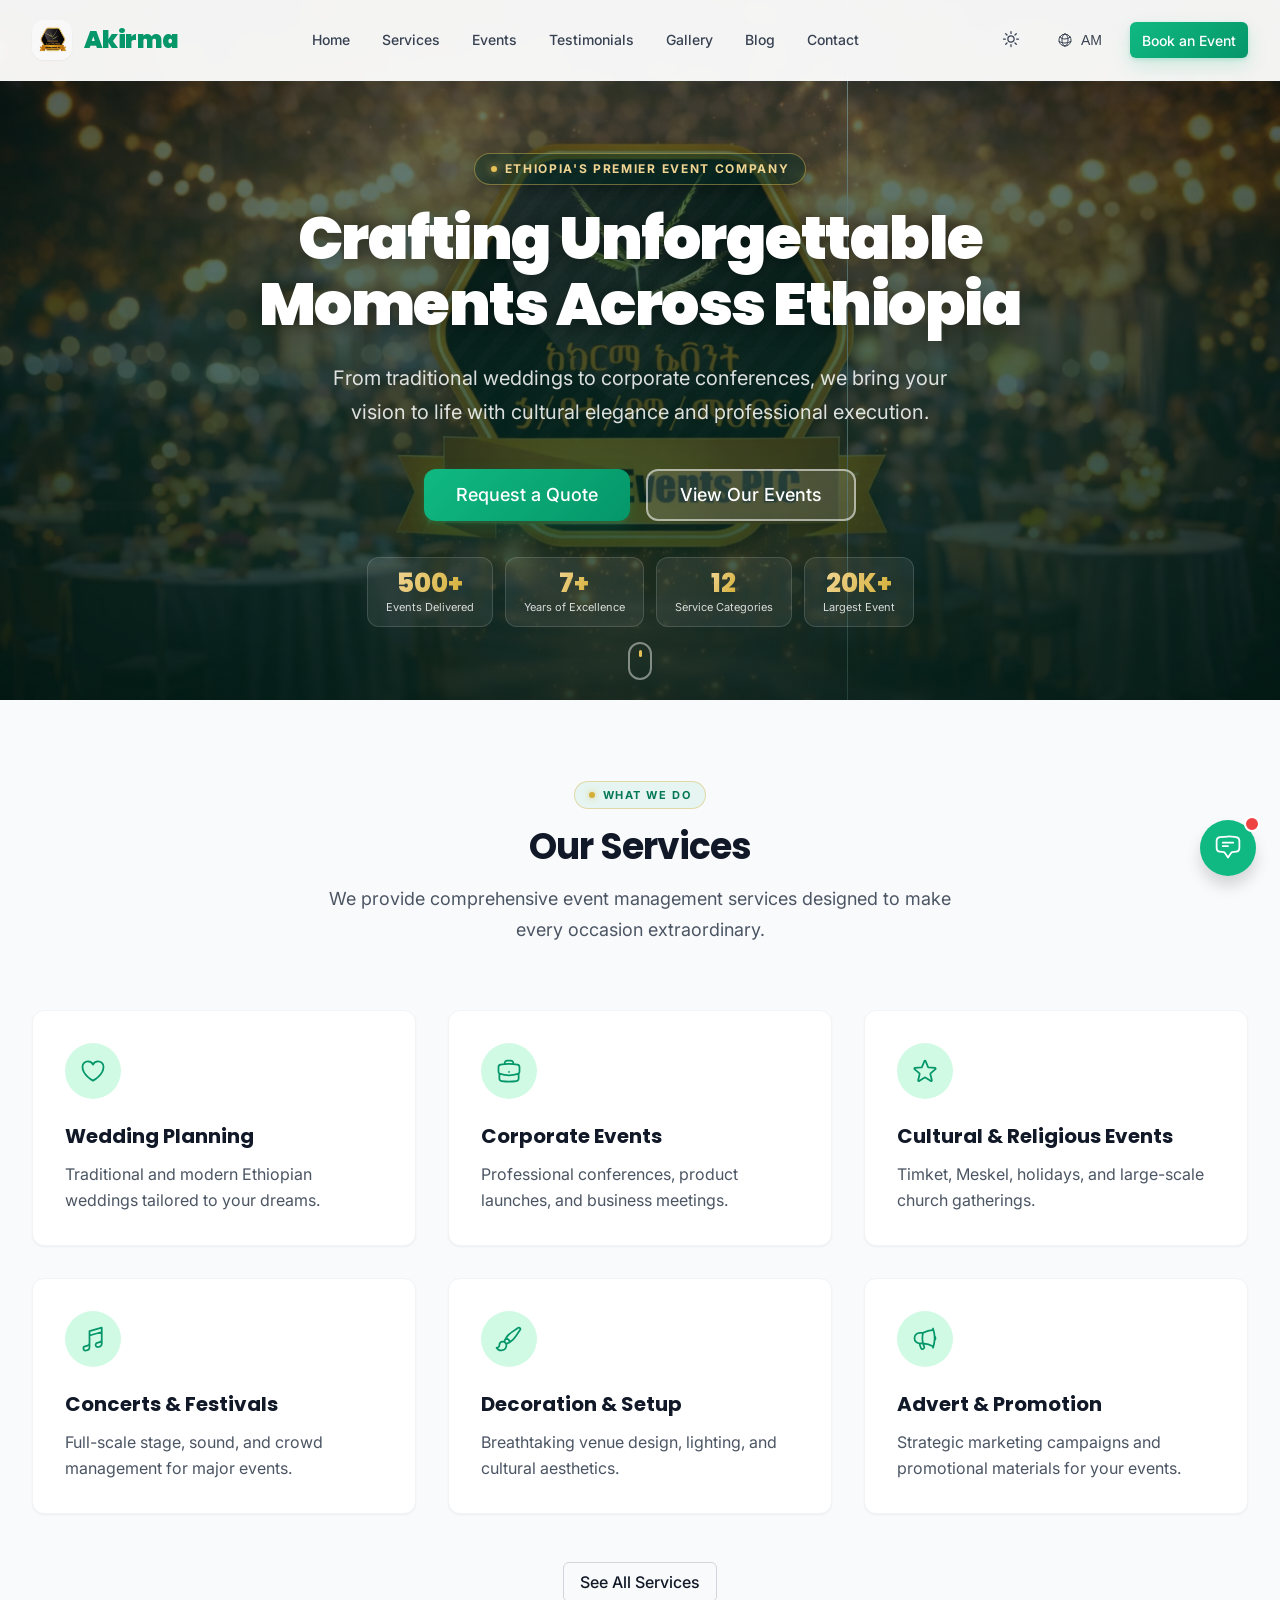
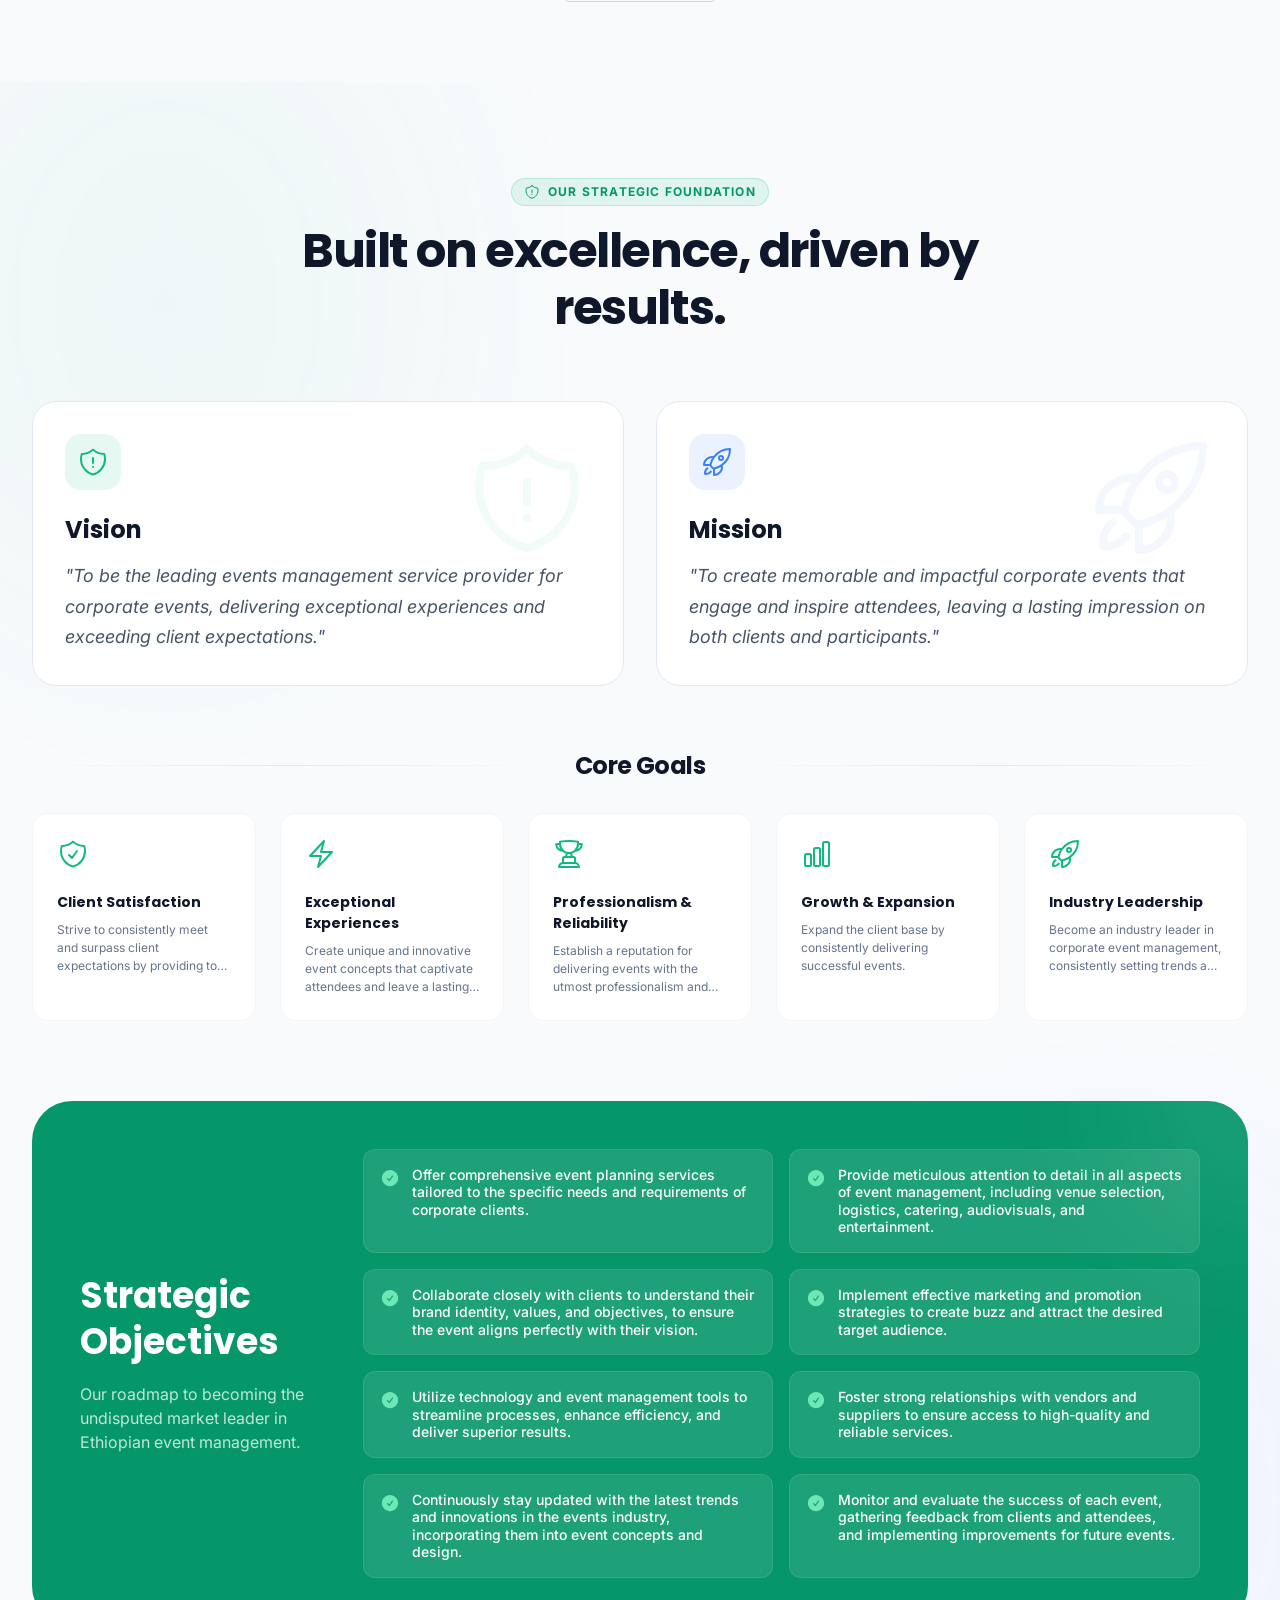
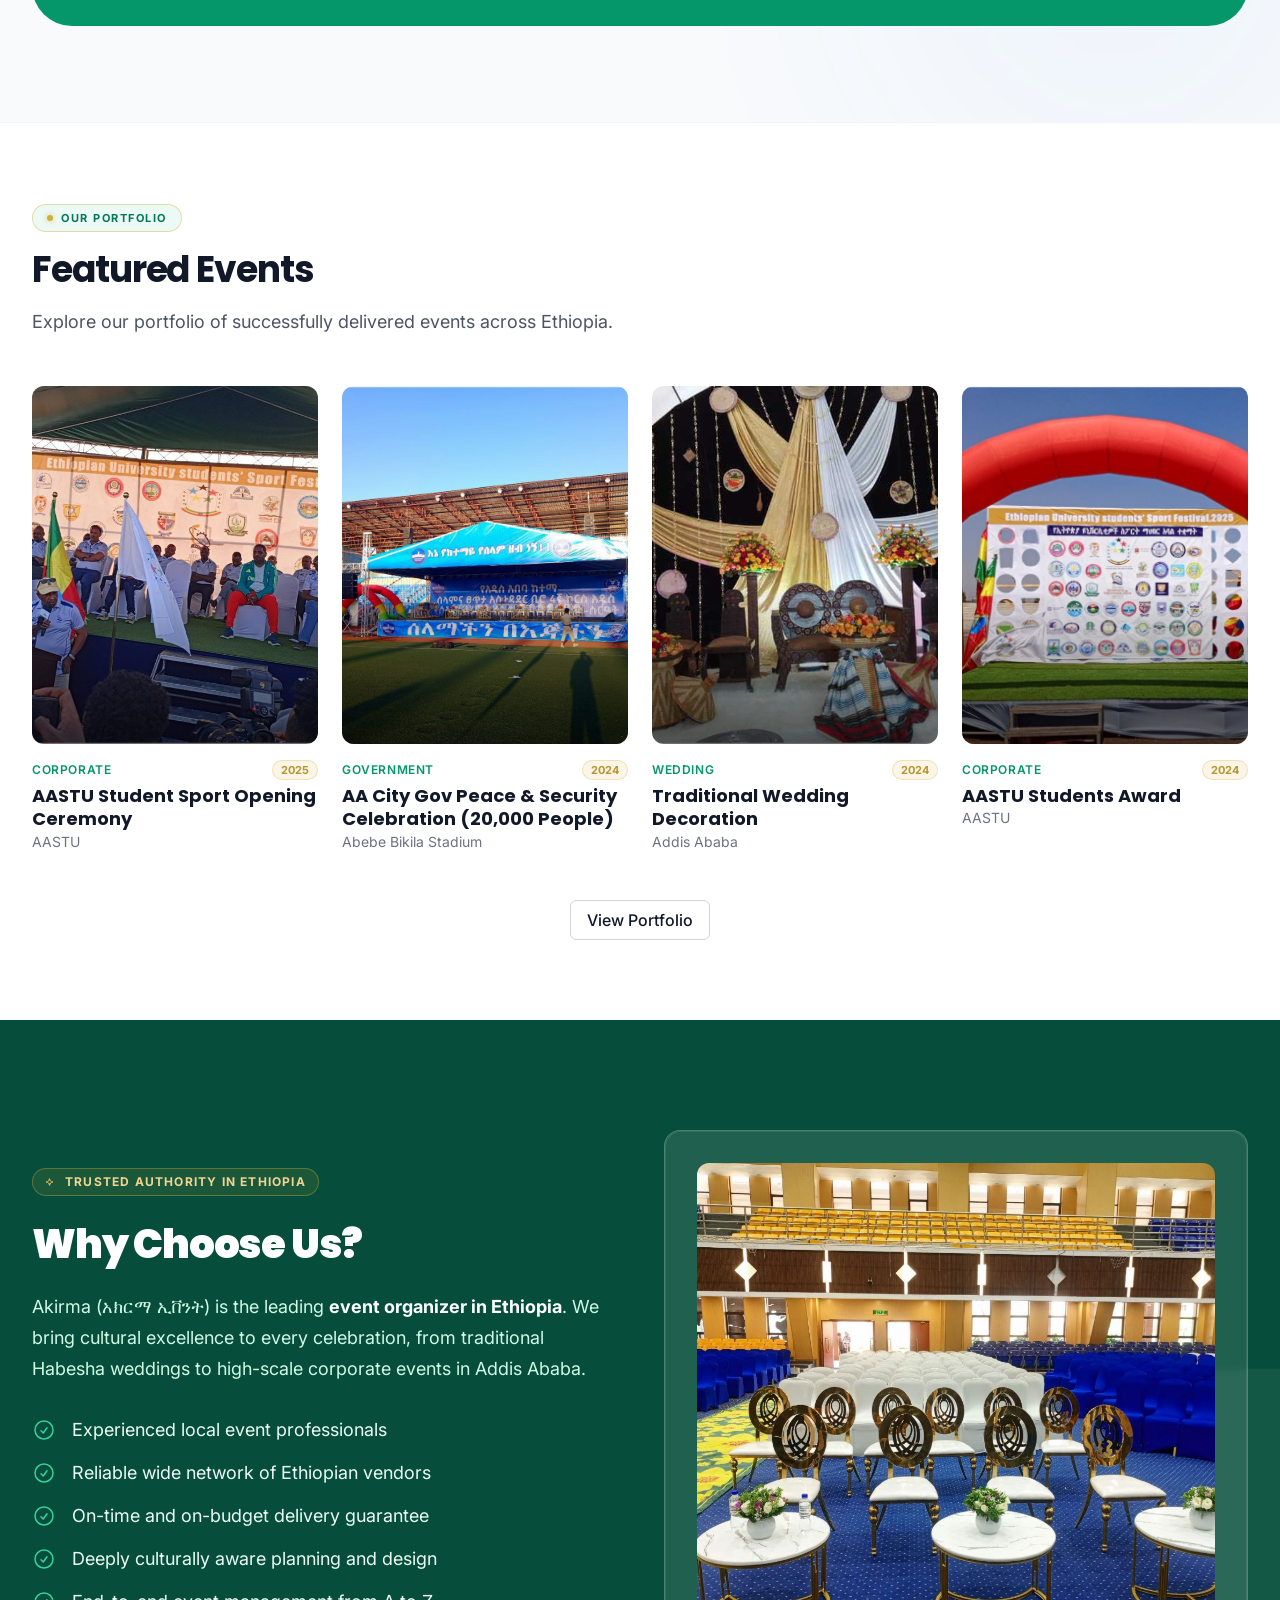
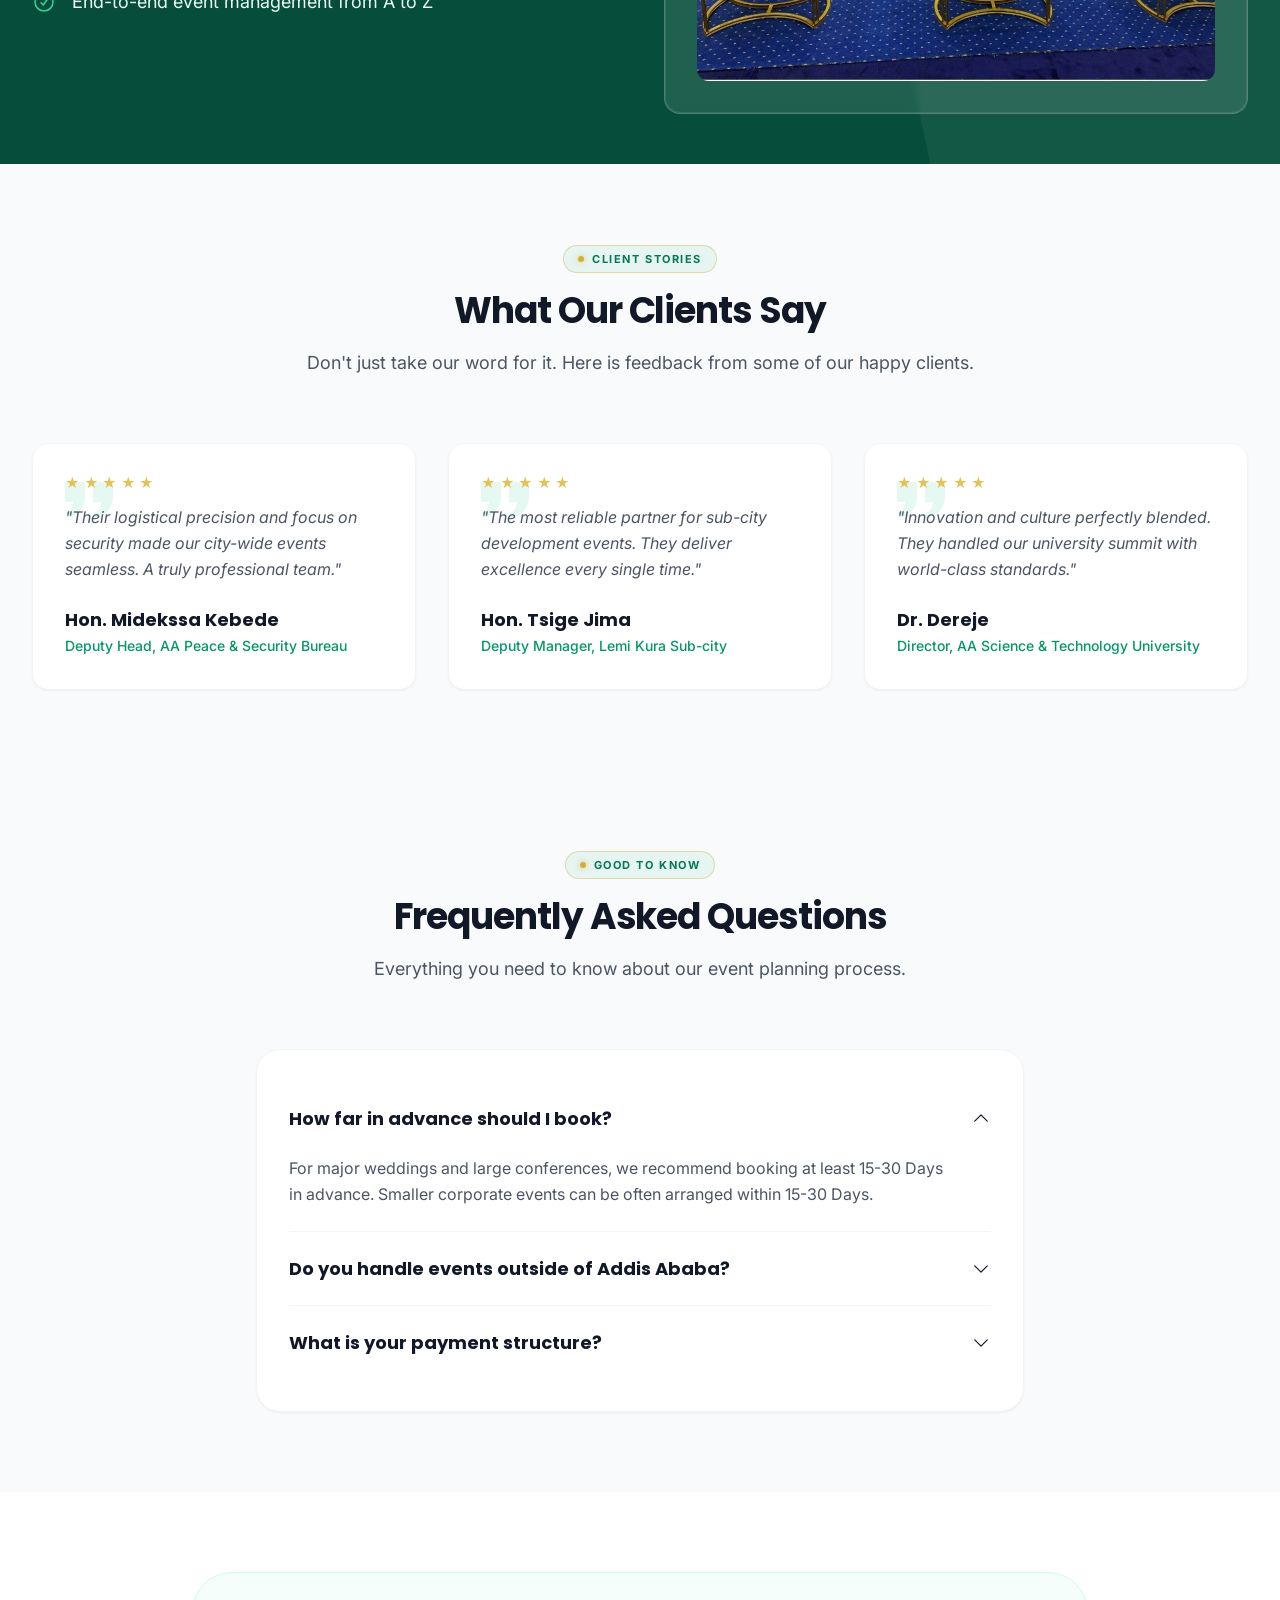
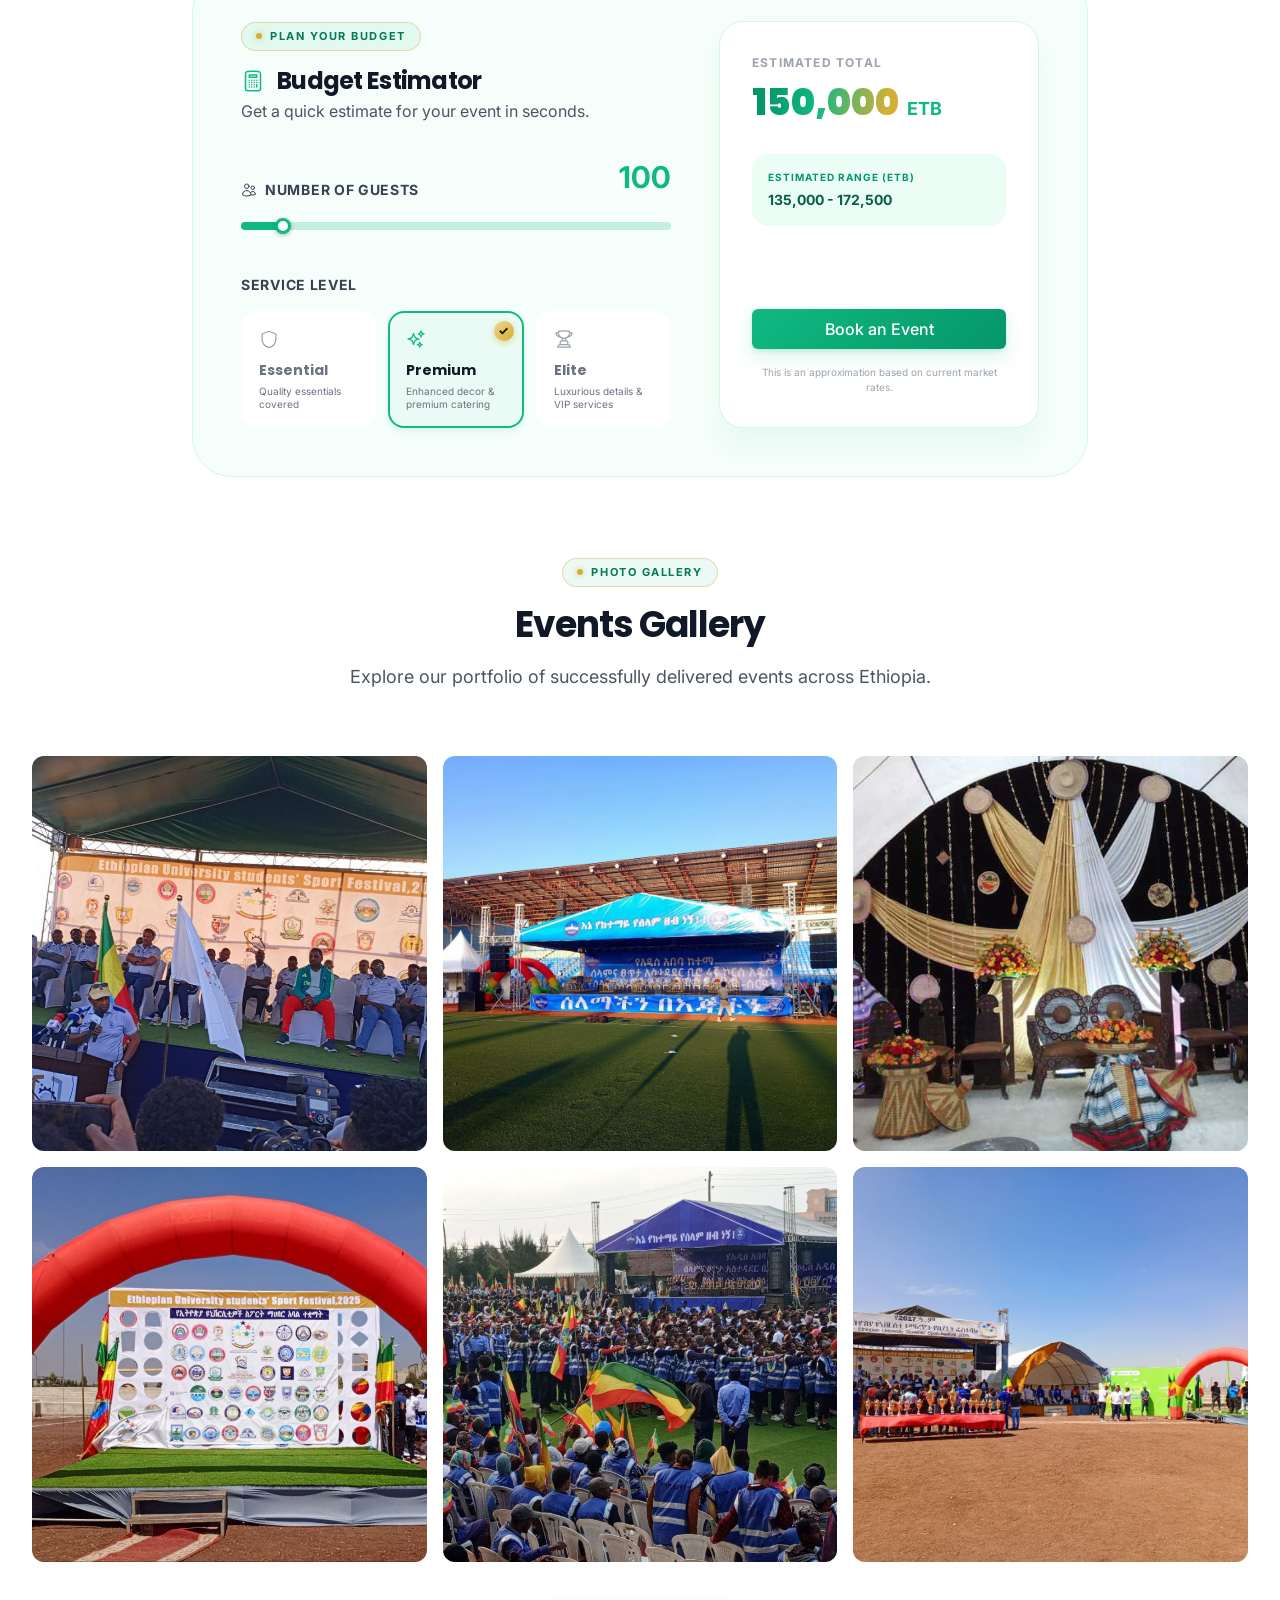
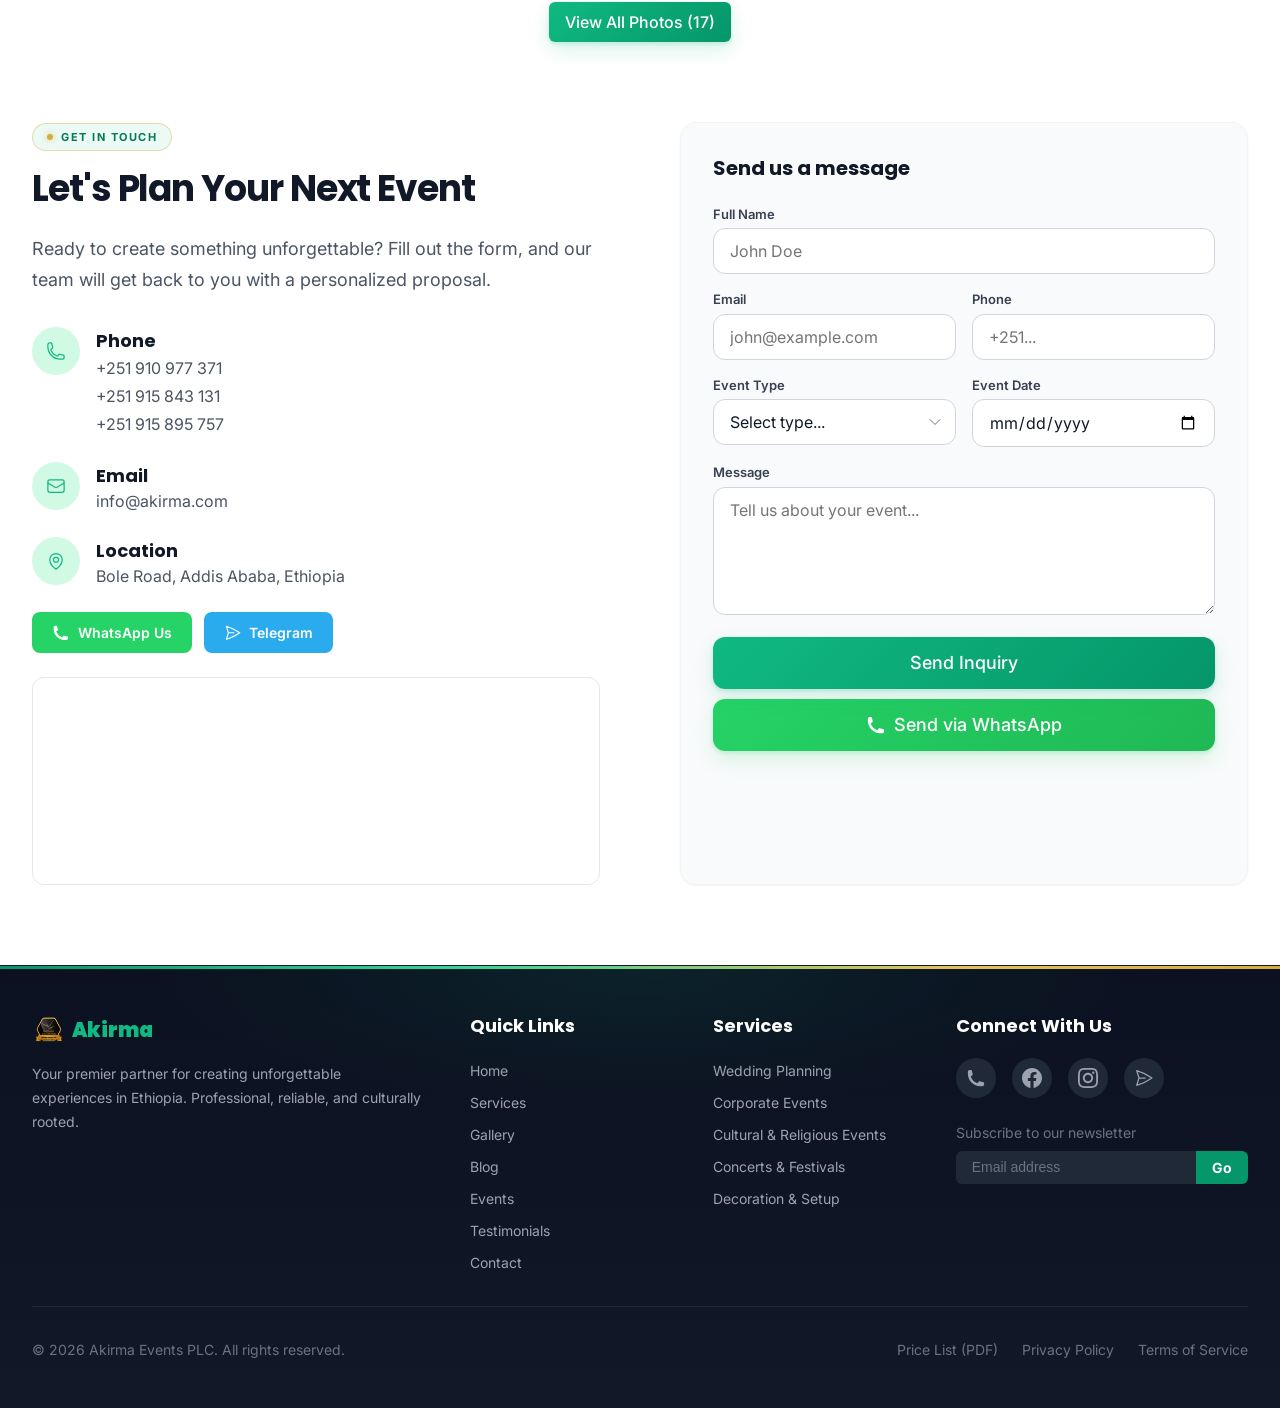
==== index.html @ 07217a13 "feat: AEO — answer-engine optimization for AI assistants (ChatGPT, Perplexity, Claude, Gemini, Copil" ====
<!DOCTYPE html>
<html lang="en">
<head>
  <meta charset="UTF-8" />
  <meta name="viewport" content="width=device-width, initial-scale=1.0" />
  <title>Akirma Events PLC | #1 Event Organizer in Ethiopia</title>
  <meta name="description" content="Akirma Events PLC (አክርማ ኢቨንት) is Ethiopia's leading event organizer. Weddings, corporate conferences, cultural events & more in Addis Ababa and nationwide." />
  <meta name="keywords" content="event organizer ethiopia, event planner addis ababa, wedding planner ethiopia, corporate events ethiopia, akirma events, habesha wedding, catering services addis ababa, tent rental ethiopia, sound and light rental, stage decoration ethiopia, conference organizer addis ababa, party planner ethiopia, kids party organizer, event management company addis ababa, akirma events plc, ethiopian event management, best event planners in addis ababa, affordable wedding decorators ethiopia, corporate meeting organizers addis, exhibition setup ethiopia, concert sound and light rental, video and photography services ethiopia, bridal shower planner addis ababa, birthday party organizer ethiopia, graduation ceremony planner, funeral event management ethiopia, church event decoration, bazar and exhibition organizer, trade fair management ethiopia, luxury wedding planning addis ababa, traditional wedding services habesha, modern wedding styles ethiopia, hall decoration addis ababa, flower arrangement ethiopia, sound system rental for events, led screen rental ethiopia, aluminum tent rental, event stage builders addis ababa, catering for large events ethiopia, buffet services addis ababa, professional waitstaff ethiopia, mc and dj services for weddings, cultural event organizer ethiopia, meskel celebration organizer, timket event management, holiday event planning ethiopia, nationwide event services ethiopia, akirma events contact, abebe bikila stadium event, adwa museum event, aastu university event, haile grand hotel events, capital hotel addis ababa events, bole road event planners, ethiopian cultural celebration experts, wedding guest coordination addis ababa, event safety and security ethiopia, event cleaning services addis, event equipment rental ethiopia, event logistics management addis, total event solutions ethiopia, addis ababa event industry, tourism and events ethiopia, event coordination specialists, creative event design addis ababa, akirma events portfolio, leading event agency ethiopia, event consultancy addis ababa, አክርማ ኢቨንት, የሰርግ ዝግጅት, የኮርፖሬት ዝግጅቶች, የዲኮር ስራዎች, የድንኳን ኪራይ, የድምጽ እና መብራት አቅርቦት, የምግብ አቅርቦት, የልጆች ጨዋታ እቃ አቅርቦት, የዝግጅት አደረጃጀት, አዲስ አበባ ኢቨንት, የኢትዮጵያ ሰርግ, የባህል ዝግጅቶች" />
  <meta name="author" content="Akirma Events PLC" />
  <meta name="robots" content="index, follow" />
  <!-- Open Graph / Social sharing -->
  <meta property="og:type" content="website" />
  <meta property="og:title" content="Akirma Events PLC | #1 Event Organizer in Ethiopia" />
  <meta property="og:description" content="Ethiopia's leading event organizer. Weddings, corporate conferences, government events, and cultural celebrations executed with excellence." />
  <meta property="og:url" content="https://akirmaevents.com/" />
  <meta property="og:image" content="https://akirmaevents.com/images/hero-bg.png" />
  <meta property="og:locale" content="en_ET" />
  <!-- Twitter Card -->
  <meta name="twitter:card" content="summary_large_image" />
  <meta name="twitter:title" content="Akirma Events PLC | #1 Event Organizer in Ethiopia" />
  <meta name="twitter:description" content="Ethiopia's leading event organizer for weddings, corporate events, and cultural celebrations." />
  <meta name="twitter:image" content="https://akirmaevents.com/images/hero-bg.png" />
  <!-- Canonical -->
  <link rel="canonical" href="https://akirmaevents.com/" />
  <!-- Structured Data -->
  <script type="application/ld+json" id="ld-business" data-akirma="business">
  {
    "@context": "https://schema.org",
    "@type": "LocalBusiness",
    "@id": "https://akirmaevents.com/#business",
    "name": "Akirma Events PLC",
    "slogan": "Ethiopia's Premier Event Company",
    "description": "Akirma Events PLC is Ethiopia's leading event planning and management company, based on Bole Road in Addis Ababa. Full-service weddings, corporate conferences, government ceremonies, decoration, sound & light, stage & tent rental, catering and more — 500+ events delivered across Ethiopia, up to 20,000 guests.",
    "image": "https://akirmaevents.com/images/hero-bg.png",
    "url": "https://akirmaevents.com/",
    "telephone": [ "+251910977371", "+251915843131", "+251915895757" ],
    "address": {
      "@type": "PostalAddress",
      "streetAddress": "Bole Road",
      "addressLocality": "Addis Ababa",
      "addressCountry": "ET"
    },
    "geo": {
      "@type": "GeoCoordinates",
      "latitude": 8.9971,
      "longitude": 38.7967
    },
    "openingHoursSpecification": {
      "@type": "OpeningHoursSpecification",
      "dayOfWeek": [
        "Monday",
        "Tuesday",
        "Wednesday",
        "Thursday",
        "Friday",
        "Saturday"
      ],
      "opens": "08:00",
      "closes": "18:00"
    },
    "areaServed": "Addis Ababa & nationwide across Ethiopia",
    "knowsAbout": [
      "Wedding Planning",
      "Corporate Events",
      "Cultural & Religious Events",
      "Concerts & Festivals",
      "Decoration & Setup",
      "Advert & Promotion",
      "Event Organization",
      "Stage & Tent Rental",
      "Sound & Light Supply",
      "Chair & Table Supply",
      "Catering Supply",
      "Kids Game Material Supply"
    ],
    "contactPoint": {
      "@type": "ContactPoint",
      "contactType": "customer service",
      "telephone": [ "+251910977371", "+251915843131", "+251915895757" ],
      "availableLanguage": [ "English", "Amharic" ]
    },
    "sameAs": [
      "https://www.facebook.com/share/1CFo9pz9T1/",
      "https://www.instagram.com/akirmaevents/",
      "https://t.me/akirmaeventsplc"
    ]
  }
  </script>
  <script type="application/ld+json" id="ld-website">
  {
    "@context": "https://schema.org",
    "@type": "WebSite",
    "@id": "https://akirmaevents.com/#website",
    "url": "https://akirmaevents.com/",
    "name": "Akirma Events PLC",
    "inLanguage": [ "en", "am" ],
    "publisher": { "@type": "LocalBusiness", "@id": "https://akirmaevents.com/#business", "name": "Akirma Events PLC" }
  }
  </script>
  <script type="application/ld+json" id="ld-faq">
  {
    "@context": "https://schema.org",
    "@type": "FAQPage",
    "@id": "https://akirmaevents.com/#faq",
    "mainEntity": [
      {
        "@type": "Question",
        "name": "How far in advance should I book?",
        "acceptedAnswer": { "@type": "Answer", "text": "For major weddings and large conferences, we recommend booking at least 15-30 Days in advance. Smaller corporate events can be often arranged within 15-30 Days." }
      },
      {
        "@type": "Question",
        "name": "Do you handle events outside of Addis Ababa?",
        "acceptedAnswer": { "@type": "Answer", "text": "Yes! We coordinate destination weddings and corporate retreats across Ethiopia, including Lalibela, Bahir Dar, and Hawassa." }
      },
      {
        "@type": "Question",
        "name": "What is your payment structure?",
        "acceptedAnswer": { "@type": "Answer", "text": "We typically require a 30% deposit to secure your date, 40% midway through planning, and the final 30% one week before the event." }
      }
    ]
  }
  </script>
  <link rel="preconnect" href="https://fonts.googleapis.com">
  <link rel="preconnect" href="https://fonts.gstatic.com" crossorigin>
    <link rel="icon" type="image/png" sizes="32x32" href="/icons/favicon-32x32.png" />
  <link rel="icon" type="image/png" sizes="16x16" href="/icons/favicon-16x16.png" />
  <link rel="apple-touch-icon" sizes="180x180" href="/icons/apple-touch-icon.png" />
  <link rel="manifest" href="/site.webmanifest" />
  <meta name="theme-color" content="#059669" />
<link rel="stylesheet" href="css/styles.css" />
  <!-- EmailJS SDK -->
  <script src="https://cdn.jsdelivr.net/npm/@emailjs/browser@4/dist/email.min.js"></script>
  <!-- Site configuration (EmailJS keys, WhatsApp number, email) -->
  <script src="js/config.js"></script>
  <!-- Admin dashboard data layer (safe no-op unless Firebase configured) -->
  <script src="js/store.js" defer></script>
  <!-- Preconnect fonts -->
  <link rel="preconnect" href="https://fonts.googleapis.com" />
  <link rel="preconnect" href="https://fonts.gstatic.com" crossorigin />
  <style>
    /* Spinner for loading btn */
    .spin { animation: spin 1s linear infinite; display:inline-block; }
    @keyframes spin { from{transform:rotate(0deg)} to{transform:rotate(360deg)} }
    /* Smooth scroll pt for fixed header */
    [id] { scroll-margin-top: 5rem; }
  </style>
</head>
<body>

<!-- ══════════════════════════════════════════════════════
     HEADER (Injected by shared.js)
     ══════════════════════════════════════════════════════ -->
<header></header>


<!-- ══════════════════════════════════════════════════════
     HERO
══════════════════════════════════════════════════════ -->
<section class="hero" id="main-content" style="padding-top:5rem;">
  <div class="hero-bg-img">
    <img src="images/hero-bg.png" alt="Akirma Events: Leading event organizer in Ethiopia specializing in Habesha weddings and corporate conferences" />
  </div>
  <div class="hero-bg-overlay"></div>
  <div class="container">
    <div class="hero-content">
      <div class="hero-eyebrow" id="hero-eyebrow">Ethiopia's Premier Event Company</div>
      <h1 class="hero-title" id="hero-title">Crafting Unforgettable Moments Across Ethiopia</h1>
      <p class="hero-sub" id="hero-sub">From traditional weddings to corporate conferences, we bring your vision to life with cultural elegance and professional execution.</p>
      <div class="hero-ctas">
        <a href="#contact" class="btn btn-primary btn-lg" id="hero-cta1">Request a Quote</a>
        <a href="#featured-events" class="btn btn-hero-outline btn-lg" id="hero-cta2">View Our Events</a>
      </div>
      <div class="hero-stats" aria-label="Akirma Events at a glance">
        <div class="hero-stat"><span class="hero-stat-num" id="hero-stat-num-1">500+</span><span class="hero-stat-label" id="hero-stat-1">Events Delivered</span></div>
        <div class="hero-stat"><span class="hero-stat-num" id="hero-stat-num-2">7+</span><span class="hero-stat-label" id="hero-stat-2">Years of Excellence</span></div>
        <div class="hero-stat"><span class="hero-stat-num" id="hero-stat-num-3">12</span><span class="hero-stat-label" id="hero-stat-3">Service Categories</span></div>
        <div class="hero-stat"><span class="hero-stat-num" id="hero-stat-num-4">20K+</span><span class="hero-stat-label" id="hero-stat-4">Largest Event</span></div>
      </div>
    </div>
  </div>
  <a href="#services" class="hero-scroll-hint" aria-label="Scroll down to our services">
    <span class="hero-scroll-mouse" aria-hidden="true"></span>
  </a>
</section>


<!-- ══════════════════════════════════════════════════════
     SERVICES
══════════════════════════════════════════════════════ -->
<section id="services">
  <div class="container">
    <div class="text-center mb-16">
      <span class="eyebrow-badge" id="eyebrow-services">What We Do</span>
      <h2 class="section-title" id="services-title">Our Services</h2>
      <p class="section-desc" id="services-desc">We provide comprehensive event management services designed to make every occasion extraordinary.</p>
    </div>
    <div class="services-grid" id="services-grid"></div>
    <div class="see-more-wrap">
      <a href="#contact" class="btn btn-outline btn-md" id="services-see-more">See All Services</a>
    </div>
  </div>
</section>


<!-- ══════════════════════════════════════════════════════
     VISION / MISSION
══════════════════════════════════════════════════════ -->
<section id="vision-mission">
  <div class="vm-bg-decor">
    <div class="vm-bg-blob-1"></div>
    <div class="vm-bg-blob-2"></div>
  </div>
  <div class="container" style="position:relative;z-index:10;">
    <div class="vm-header">
      <div class="vm-badge">
        <svg xmlns="http://www.w3.org/2000/svg" fill="none" viewBox="0 0 24 24" stroke-width="1.5" stroke="currentColor" style="width:1rem;height:1rem"><path stroke-linecap="round" stroke-linejoin="round" d="M12 9v3.75m0-10.036A11.959 11.959 0 0 1 3.598 6 11.99 11.99 0 0 0 3 9.75c0 5.592 3.824 10.29 9 11.622 5.176-1.332 9-6.03 9-11.622 0-1.31-.21-2.57-.598-3.75h-.152c-3.196 0-6.1-1.25-8.25-3.286Zm0 13.036h.008v.008H12v-.008Z" /></svg>
        <span id="vm-badge-text">Our Strategic Foundation</span>
      </div>
      <h2 class="vm-main-title" id="vm-main-title">Built on excellence, driven by results.</h2>
    </div>

    <!-- Vision + Mission cards -->
    <div class="vm-cards-grid">
      <div class="vm-card vm-card-vision">
        <div class="vm-card-bg-icon">
          <svg xmlns="http://www.w3.org/2000/svg" fill="none" viewBox="0 0 24 24" stroke-width="1.5" stroke="currentColor"><path stroke-linecap="round" stroke-linejoin="round" d="M12 9v3.75m0-10.036A11.959 11.959 0 0 1 3.598 6 11.99 11.99 0 0 0 3 9.75c0 5.592 3.824 10.29 9 11.622 5.176-1.332 9-6.03 9-11.622 0-1.31-.21-2.57-.598-3.75h-.152c-3.196 0-6.1-1.25-8.25-3.286Zm0 13.036h.008v.008H12v-.008Z" /></svg>
        </div>
        <div style="position:relative;z-index:10;">
          <div class="vm-icon-wrap vm-icon-wrap-vision">
            <svg xmlns="http://www.w3.org/2000/svg" fill="none" viewBox="0 0 24 24" stroke-width="1.5" stroke="currentColor"><path stroke-linecap="round" stroke-linejoin="round" d="M12 9v3.75m0-10.036A11.959 11.959 0 0 1 3.598 6 11.99 11.99 0 0 0 3 9.75c0 5.592 3.824 10.29 9 11.622 5.176-1.332 9-6.03 9-11.622 0-1.31-.21-2.57-.598-3.75h-.152c-3.196 0-6.1-1.25-8.25-3.286Zm0 13.036h.008v.008H12v-.008Z" /></svg>
          </div>
          <h3 id="vm-vision-title">Vision</h3>
          <p id="vm-vision-content"></p>
        </div>
      </div>

      <div class="vm-card vm-card-mission">
        <div class="vm-card-bg-icon">
          <svg xmlns="http://www.w3.org/2000/svg" fill="none" viewBox="0 0 24 24" stroke-width="1.5" stroke="currentColor"><path stroke-linecap="round" stroke-linejoin="round" d="M15.59 14.37a6 6 0 0 1-5.84 7.38v-4.8m5.84-2.58a14.98 14.98 0 0 0 6.16-12.12A14.98 14.98 0 0 0 9.631 8.41m5.96 5.96a14.926 14.926 0 0 1-5.841 2.58m-.119-8.54a6 6 0 0 0-7.381 5.84h4.8m2.581-5.84a14.927 14.927 0 0 0-2.58 5.84m2.699 2.7c-.103.021-.207.041-.311.06a15.09 15.09 0 0 1-2.448-2.448 14.9 14.9 0 0 1 .06-.312m-2.24 2.39a4.493 4.493 0 0 0-1.757 4.306 4.493 4.493 0 0 0 4.306-1.758M16.5 9a1.5 1.5 0 1 1-3 0 1.5 1.5 0 0 1 3 0Z" /></svg>
        </div>
        <div style="position:relative;z-index:10;">
          <div class="vm-icon-wrap vm-icon-wrap-mission">
            <svg xmlns="http://www.w3.org/2000/svg" fill="none" viewBox="0 0 24 24" stroke-width="1.5" stroke="currentColor"><path stroke-linecap="round" stroke-linejoin="round" d="M15.59 14.37a6 6 0 0 1-5.84 7.38v-4.8m5.84-2.58a14.98 14.98 0 0 0 6.16-12.12A14.98 14.98 0 0 0 9.631 8.41m5.96 5.96a14.926 14.926 0 0 1-5.841 2.58m-.119-8.54a6 6 0 0 0-7.381 5.84h4.8m2.581-5.84a14.927 14.927 0 0 0-2.58 5.84m2.699 2.7c-.103.021-.207.041-.311.06a15.09 15.09 0 0 1-2.448-2.448 14.9 14.9 0 0 1 .06-.312m-2.24 2.39a4.493 4.493 0 0 0-1.757 4.306 4.493 4.493 0 0 0 4.306-1.758M16.5 9a1.5 1.5 0 1 1-3 0 1.5 1.5 0 0 1 3 0Z" /></svg>
          </div>
          <h3 id="vm-mission-title">Mission</h3>
          <p id="vm-mission-content"></p>
        </div>
      </div>
    </div>

    <!-- Core Goals -->
    <div style="margin-bottom:5rem;">
      <div class="goals-divider">
        <div class="goals-divider-line"></div>
        <h3 id="vm-goals-title">Core Goals</h3>
        <div class="goals-divider-line"></div>
      </div>
      <div class="goals-grid" id="goals-grid"></div>
    </div>

    <!-- Strategic Objectives -->
    <div class="objectives-box">
      <div class="objectives-box-glow"></div>
      <div class="objectives-inner">
        <div class="objectives-left">
          <h3 id="obj-title">Strategic Objectives</h3>
          <p id="obj-subtitle">Our roadmap to becoming the undisputed market leader in Ethiopian event management.</p>
        </div>
        <div class="flex-1">
          <div class="objectives-grid" id="objectives-grid"></div>
        </div>

      </div>
    </div>
  </div>
</section>


<!-- ══════════════════════════════════════════════════════
     FEATURED EVENTS
══════════════════════════════════════════════════════ -->
<section id="featured-events">
  <div class="container">
    <div class="events-header">
      <div style="max-width:42rem;">
        <span class="eyebrow-badge" id="eyebrow-events">Our Portfolio</span>
        <h2 class="section-title" id="events-title">Featured Events</h2>
        <p class="section-desc" id="events-desc">Explore our portfolio of successfully delivered events across Ethiopia.</p>
      </div>
    </div>
    <div class="events-grid" id="events-grid"></div>
    <div class="see-more-wrap">
      <a href="#gallery" class="btn btn-outline-dark-text btn-md" id="events-see-more">View Portfolio</a>
    </div>
  </div>
</section>


<!-- ══════════════════════════════════════════════════════
     WHY CHOOSE US
══════════════════════════════════════════════════════ -->
<section id="why-choose-us">
  <div class="why-bg-deco"></div>
  <div class="container">
    <div class="why-inner">
      <!-- Left: Text -->
      <div>
        <div class="why-badge">
          <svg xmlns="http://www.w3.org/2000/svg" fill="none" viewBox="0 0 24 24" stroke-width="2" stroke="currentColor"><path stroke-linecap="round" stroke-linejoin="round" d="M9.813 15.904 9 18.75l-.813-2.846a4.5 4.5 0 0 0-3.09-3.09L2.25 12l2.846-.813a4.5 4.5 0 0 0 3.09-3.09L9 5.25l.813 2.846a4.5 4.5 0 0 0 3.09 3.09L15.75 12l-2.846.813a4.5 4.5 0 0 0-3.09 3.09Z" /></svg>
          Trusted Authority in Ethiopia
        </div>
        <h2 class="why-title" id="why-title">Why Choose Us?</h2>
        <p class="why-prose">Akirma (አክርማ ኢቨንት) is the leading <strong>event organizer in Ethiopia</strong>. We bring cultural excellence to every celebration, from traditional Habesha weddings to high-scale corporate events in Addis Ababa.</p>
        <ul class="why-list" id="why-list"></ul>
      </div>
      <!-- Right: Image (desktop only) -->
      <div class="why-img-col">
        <div class="why-img-box">
          <img src="images/why-us.jpg" alt="Akirma Events professional planning team in Addis Ababa providing catering and decoration services" onerror="this.src='images/why-us.png'" />
          <div class="why-img-box-ring"></div>
        </div>

      </div>
    </div>
  </div>
</section>


<!-- ══════════════════════════════════════════════════════
     TESTIMONIALS
══════════════════════════════════════════════════════ -->
<section id="testimonials">
  <div class="container">
    <div class="text-center mb-16">
      <span class="eyebrow-badge" id="eyebrow-testimonials">Client Stories</span>
      <h2 class="section-title" id="testi-title">What Our Clients Say</h2>
      <p class="section-desc" id="testi-desc">Don't just take our word for it. Here is feedback from some of our happy clients.</p>
    </div>
    <div class="testi-grid" id="testi-grid"></div>
  </div>
</section>


<!-- ══════════════════════════════════════════════════════
     FAQ
══════════════════════════════════════════════════════ -->
<section id="faq">
  <div class="container">
    <div class="text-center mb-16">
      <span class="eyebrow-badge" id="eyebrow-faq">Good to Know</span>
      <h2 class="section-title" id="faq-title">Frequently Asked Questions</h2>
      <p class="section-desc" id="faq-desc">Everything you need to know about our event planning process.</p>
    </div>
    <div class="faq-wrap">
      <div class="faq-box">
        <div id="faq-list"></div>
      </div>
    </div>
  </div>
</section>


<!-- ══════════════════════════════════════════════════════
     BUDGET ESTIMATOR
══════════════════════════════════════════════════════ -->
<section id="budget-estimator">
  <div class="container">
    <div class="estimator-wrap">
      <div class="estimator-inner">
        <!-- Controls -->
        <div class="estimator-controls">
          <div>
            <span class="eyebrow-badge" id="eyebrow-estimator">Plan Your Budget</span>
            <div class="estimator-header">
              <svg xmlns="http://www.w3.org/2000/svg" fill="none" viewBox="0 0 24 24" stroke-width="1.5" stroke="currentColor" style="width:1.5rem;height:1.5rem;color:var(--primary-500)"><path stroke-linecap="round" stroke-linejoin="round" d="M15.75 15.75V18m-7.5-6.75h.008v.008H8.25v-.008Zm0 2.25h.008v.008H8.25V13.5Zm0 2.25h.008v.008H8.25v-.008Zm0 2.25h.008v.008H8.25V18Zm2.498-6.75h.007v.008h-.007v-.008Zm0 2.25h.007v.008h-.007V13.5Zm0 2.25h.007v.008h-.007v-.008Zm0 2.25h.007v.008h-.007V18Zm2.504-6.75h.008v.008h-.008v-.008Zm0 2.25h.008v.008h-.008V13.5Zm0 2.25h.008v.008h-.008v-.008Zm0 2.25h.008v.008h-.008V18Zm2.498-6.75h.008v.008h-.008v-.008Zm0 2.25h.008v.008h-.008V13.5ZM8.25 6h7.5v2.25h-7.5V6ZM12 2.25c-1.892 0-3.758.11-5.593.322C5.307 2.7 4.5 3.65 4.5 4.757V19.5a2.25 2.25 0 0 0 2.25 2.25h10.5a2.25 2.25 0 0 0 2.25-2.25V4.757c0-1.108-.806-2.057-1.907-2.185A48.507 48.507 0 0 0 12 2.25Z" /></svg>
              <h2 id="est-title">Budget Estimator</h2>
            </div>
            <p class="estimator-desc" id="est-desc">Get a quick estimate for your event in seconds.</p>
          </div>

          <!-- Slider -->
          <div>
            <div class="slider-label">
              <span class="slider-label-left">
                <svg xmlns="http://www.w3.org/2000/svg" fill="none" viewBox="0 0 24 24" stroke-width="1.5" stroke="currentColor" style="width:1rem;height:1rem"><path stroke-linecap="round" stroke-linejoin="round" d="M15 19.128a9.38 9.38 0 0 0 2.625.372 9.337 9.337 0 0 0 4.121-.952 4.125 4.125 0 0 0-7.533-2.493M15 19.128v-.003c0-1.113-.285-2.16-.786-3.07M15 19.128v.106A12.318 12.318 0 0 1 8.624 21c-2.331 0-4.512-.645-6.374-1.766l-.001-.109a6.375 6.375 0 0 1 11.964-3.07M12 6.375a3.375 3.375 0 1 1-6.75 0 3.375 3.375 0 0 1 6.75 0Zm8.25 2.25a2.625 2.625 0 1 1-5.25 0 2.625 2.625 0 0 1 5.25 0Z" /></svg>
                <span id="est-guests-label">Number of Guests</span>
              </span>
              <span class="slider-count" id="est-guest-count">100</span>
            </div>
            <input type="range" id="est-slider" min="20" max="1000" step="10" value="100" aria-label="Number of guests" />
          </div>

          <!-- Levels -->
          <div>
            <span class="level-label" id="est-level-label">Service Level</span>
            <div class="levels-grid" id="levels-grid"></div>
          </div>
        </div>

        <!-- Results -->
        <div class="estimator-results">
          <div>
            <span class="result-label" id="est-total-label">Estimated Total</span>
            <div>
              <span class="result-total" id="est-total">150,000</span>
              <span class="result-currency">ETB</span>
            </div>
            <div class="result-range-box">
              <span class="result-range-label" id="est-range-label">Estimated Range (ETB)</span>
              <div class="result-range-val" id="est-range">135,000 - 172,500</div>
            </div>
          </div>
          <div class="result-actions">
            <a href="#contact" class="btn btn-primary btn-md" id="est-book-btn" onclick="quoteFromEstimator()">Book an Event</a>
            <p class="result-disclaimer" id="est-disclaimer">This is an approximation based on current market rates.</p>
          </div>
        </div>
      </div>
    </div>
  </div>
</section>


<!-- ══════════════════════════════════════════════════════
     GALLERY
══════════════════════════════════════════════════════ -->
<section id="gallery">
  <div class="container">
    <div class="text-center mb-16">
      <span class="eyebrow-badge" id="eyebrow-gallery">Photo Gallery</span>
      <h2 class="section-title" id="gallery-title">Events Gallery</h2>
      <p class="section-desc" id="gallery-desc">Explore our portfolio of successfully delivered events across Ethiopia.</p>
    </div>
    <div class="gallery-grid" id="gallery-grid"></div>
    <div class="see-more-wrap" style="margin-top:2.5rem;">
      <a href="gallery.html" class="btn btn-primary btn-md" id="gallery-see-all">View All Photos</a>
    </div>
  </div>
</section>


<!-- ══════════════════════════════════════════════════════
     CONTACT
══════════════════════════════════════════════════════ -->
<section id="contact">
  <div class="container">
    <div class="contact-grid">
      <!-- Left: Info -->
      <div>
        <span class="eyebrow-badge" id="eyebrow-contact">Get In Touch</span>
        <h2 class="contact-title" id="contact-title">Let's Plan Your Next Event</h2>
        <p class="contact-desc" id="contact-desc">Ready to create something unforgettable? Fill out the form, and our team will get back to you with a personalized proposal.</p>

        <div class="contact-item">
          <div class="contact-icon">
            <svg xmlns="http://www.w3.org/2000/svg" fill="none" viewBox="0 0 24 24" stroke-width="1.5" stroke="currentColor" style="width:1.25rem;height:1.25rem;color:var(--primary-500)"><path stroke-linecap="round" stroke-linejoin="round" d="M2.25 6.75c0 8.284 6.716 15 15 15h2.25a2.25 2.25 0 0 0 2.25-2.25v-1.372c0-.516-.351-.966-.852-1.091l-4.423-1.106c-.44-.11-.902.055-1.173.417l-.97 1.293c-.282.376-.769.542-1.21.38a12.035 12.035 0 0 1-7.143-7.143c-.162-.441.004-.928.38-1.21l1.293-.97c.363-.271.527-.734.417-1.173L6.963 3.102a1.125 1.125 0 0 0-1.091-.852H4.5A2.25 2.25 0 0 0 2.25 4.5v2.25Z" /></svg>
          </div>
          <div>
            <h4 id="contact-phone-label">Phone</h4>
            <div id="contact-phones">
              <p><a class="contact-phone-link" href="tel:+251910977371">+251 910 977 371</a></p>
              <p><a class="contact-phone-link" href="tel:+251915843131">+251 915 843 131</a></p>
              <p><a class="contact-phone-link" href="tel:+251915895757">+251 915 895 757</a></p>
            </div>
          </div>
        </div>

        <div class="contact-item">
          <div class="contact-icon">
            <svg xmlns="http://www.w3.org/2000/svg" fill="none" viewBox="0 0 24 24" stroke-width="1.5" stroke="currentColor" style="width:1.25rem;height:1.25rem;color:var(--primary-500)"><path stroke-linecap="round" stroke-linejoin="round" d="M21.75 6.75v10.5a2.25 2.25 0 0 1-2.25 2.25h-15a2.25 2.25 0 0 1-2.25-2.25V6.75m19.5 0A2.25 2.25 0 0 0 19.5 4.5h-15a2.25 2.25 0 0 0-2.25 2.25m19.5 0v.243a2.25 2.25 0 0 1-1.07 1.916l-7.5 4.615a2.25 2.25 0 0 1-2.36 0L3.32 8.91a2.25 2.25 0 0 1-1.07-1.916V6.75" /></svg>
          </div>
          <div>
            <h4 id="contact-email-label">Email</h4>
            <p id="contact-email-val">info@akirma.com</p>
          </div>
        </div>

        <div class="contact-item">
          <div class="contact-icon">
            <svg xmlns="http://www.w3.org/2000/svg" fill="none" viewBox="0 0 24 24" stroke-width="1.5" stroke="currentColor" style="width:1.25rem;height:1.25rem;color:var(--primary-500)"><path stroke-linecap="round" stroke-linejoin="round" d="M15 10.5a3 3 0 1 1-6 0 3 3 0 0 1 6 0Z" /><path stroke-linecap="round" stroke-linejoin="round" d="M19.5 10.5c0 7.142-7.5 11.25-7.5 11.25S4.5 17.642 4.5 10.5a7.5 7.5 0 1 1 15 0Z" /></svg>
          </div>
          <div>
            <h4 id="contact-loc-label">Location</h4>
            <p id="contact-loc-val">Bole Road, Addis Ababa, Ethiopia</p>
          </div>
        </div>

        <!-- Quick connect buttons -->
        <div class="contact-quick-btns">
          <a id="contact-quick-wa" href="https://wa.me/251915843131?text=Hello%20Akirma%20Events%2C%20I%27d%20like%20to%20inquire%20about%20your%20services."
             target="_blank" rel="noopener" class="contact-quick-btn contact-quick-wa">
            <svg xmlns="http://www.w3.org/2000/svg" viewBox="0 0 24 24" fill="currentColor" style="width:1.1rem;height:1.1rem"><path d="M2.25 6.75c0 8.284 6.716 15 15 15h2.25a2.25 2.25 0 0 0 2.25-2.25v-1.372c0-.516-.351-.966-.852-1.091l-4.423-1.106c-.44-.11-.902.055-1.173.417l-.97 1.293c-.282.376-.769.542-1.21.38a12.035 12.035 0 0 1-7.143-7.143c-.162-.441.004-.928.38-1.21l1.293-.97c.363-.271.527-.734.417-1.173L6.963 3.102a1.125 1.125 0 0 0-1.091-.852H4.5A2.25 2.25 0 0 0 2.25 4.5v2.25Z"/></svg>
            WhatsApp Us
          </a>
          <a href="https://t.me/akirmaeventsplc" target="_blank" rel="noopener" class="contact-quick-btn contact-quick-tg">
            <svg xmlns="http://www.w3.org/2000/svg" fill="none" viewBox="0 0 24 24" stroke-width="1.5" stroke="currentColor" style="width:1.1rem;height:1.1rem"><path stroke-linecap="round" stroke-linejoin="round" d="M6 12 3.269 3.125A59.769 59.769 0 0 1 21.485 12 59.768 59.768 0 0 1 3.27 20.875L5.999 12Zm0 0h7.5" /></svg>
            Telegram
          </a>
        </div>

        <!-- Google Maps embed -->
        <div class="contact-map">
          <iframe
            src="https://www.google.com/maps/embed?pb=!1m18!1m12!1m3!1d3940.5674!2d38.7967!3d8.9971!2m3!1f0!2f0!3f0!3m2!1i1024!2i768!4f13.1!3m3!1m2!1s0x164b85cef5ab402d%3A0x8467b6b037a24d49!2sBole%20Road%2C%20Addis%20Ababa%2C%20Ethiopia!5e0!3m2!1sen!2s!4v1700000000000!5m2!1sen!2s"
            width="100%" height="200" style="border:0;border-radius:0.75rem;" allowfullscreen
            loading="lazy" referrerpolicy="no-referrer-when-downgrade" title="Akirma Events location">
          </iframe>
        </div>
      </div>

      <!-- Right: Form -->
      <div class="contact-form-box">
        <h3 id="form-title">Send us a message</h3>
        <div class="form-success" id="contact-success">
          <svg xmlns="http://www.w3.org/2000/svg" viewBox="0 0 24 24" fill="currentColor" style="width:1.25rem;height:1.25rem;flex-shrink:0"><path fill-rule="evenodd" d="M2.25 12c0-5.385 4.365-9.75 9.75-9.75s9.75 4.365 9.75 9.75-4.365 9.75-9.75 9.75S2.25 17.385 2.25 12Zm13.36-1.814a.75.75 0 1 0-1.22-.872l-3.236 4.53L9.53 12.22a.75.75 0 0 0-1.06 1.06l2.25 2.25a.75.75 0 0 0 1.14-.094l3.75-5.25Z" clip-rule="evenodd" /></svg>
          <span id="contact-success-msg">Message sent successfully! We'll be in touch soon.</span>
        </div>
        <div class="form-error" id="contact-error" style="display:none;">
          <svg xmlns="http://www.w3.org/2000/svg" viewBox="0 0 24 24" fill="currentColor" style="width:1.25rem;height:1.25rem;flex-shrink:0"><path fill-rule="evenodd" d="M9.401 3.003c1.155-2 4.043-2 5.197 0l7.355 12.748c1.154 2-.29 4.5-2.599 4.5H4.645c-2.309 0-3.752-2.5-2.598-4.5L9.4 3.003ZM12 8.25a.75.75 0 0 1 .75.75v3.75a.75.75 0 0 1-1.5 0V9a.75.75 0 0 1 .75-.75Zm0 8.25a.75.75 0 1 0 0-1.5.75.75 0 0 0 0 1.5Z" clip-rule="evenodd"/></svg>
          <span id="contact-error-msg">Failed to send. Please try WhatsApp or call us directly.</span>
        </div>
        <form id="contact-form" onsubmit="return false;">
          <div class="form-field">
            <label id="contact-name-label">Full Name</label>
            <input class="form-input" type="text" id="contact-name-input" placeholder="Abebe Kebede" required />
          </div>
          <div class="form-row-2">
            <div class="form-field">
              <label id="contact-email2-label">Email</label>
              <input class="form-input" type="email" id="contact-email-input" placeholder="abebe@gmail.com" required />
            </div>
            <div class="form-field">
              <label id="contact-phone2-label">Phone</label>
              <input class="form-input" type="tel" id="contact-phone-input" placeholder="+251 9XX XXX XXX" required />
            </div>
          </div>
          <div class="form-row-2">
            <div class="form-field">
              <label id="contact-type-label">Event Type</label>
              <select class="form-input" id="contact-type-select">
                <option value="">Select type...</option>
                <option>Wedding</option>
                <option>Corporate Event</option>
                <option>Government Event</option>
                <option>Cultural / Religious</option>
                <option>Concert / Festival</option>
                <option>Other</option>
              </select>
            </div>
            <div class="form-field">
              <label id="contact-date-label">Event Date</label>
              <input class="form-input" type="date" id="contact-date-input" />
            </div>
          </div>
          <div class="form-field">
            <label id="contact-msg-label">Message</label>
            <textarea class="form-input" id="contact-msg-input" rows="4" placeholder="Tell us about your event..."></textarea>
          </div>
          <div class="contact-submit-row">
            <button type="submit" class="btn btn-primary btn-lg" id="contact-submit" style="width:100%;">Send Inquiry</button>
            <button type="button" class="btn btn-whatsapp btn-lg" id="contact-whatsapp-btn" style="width:100%;">
              <svg xmlns="http://www.w3.org/2000/svg" viewBox="0 0 24 24" fill="currentColor" style="width:1.25rem;height:1.25rem"><path d="M2.25 6.75c0 8.284 6.716 15 15 15h2.25a2.25 2.25 0 0 0 2.25-2.25v-1.372c0-.516-.351-.966-.852-1.091l-4.423-1.106c-.44-.11-.902.055-1.173.417l-.97 1.293c-.282.376-.769.542-1.21.38a12.035 12.035 0 0 1-7.143-7.143c-.162-.441.004-.928.38-1.21l1.293-.97c.363-.271.527-.734.417-1.173L6.963 3.102a1.125 1.125 0 0 0-1.091-.852H4.5A2.25 2.25 0 0 0 2.25 4.5v2.25Z"/></svg>
              Send via WhatsApp
            </button>
          </div>
        </form>
      </div>
    </div>
  </div>
</section>


<!-- ══════════════════════════════════════════════════════
     FOOTER (Injected by shared.js)
══════════════════════════════════════════════════════ -->
<footer></footer>

<!-- ══════════════════════════════════════════════════════
     FLOATING CHAT (Injected by shared.js)
══════════════════════════════════════════════════════ -->


<!-- ══════════════════════════════════════════════════════
     PHOTO MODAL
══════════════════════════════════════════════════════ -->
<div class="photo-modal" id="photo-modal" role="dialog" aria-modal="true">
  <!-- Close -->
  <button class="photo-modal-close" id="modal-close" aria-label="Close">
    <svg xmlns="http://www.w3.org/2000/svg" fill="none" viewBox="0 0 24 24" stroke-width="2" stroke="currentColor"><path stroke-linecap="round" stroke-linejoin="round" d="M6 18 18 6M6 6l12 12" /></svg>
  </button>
  <!-- Prev -->
  <button class="photo-modal-prev" id="modal-prev" aria-label="Previous">
    <svg xmlns="http://www.w3.org/2000/svg" fill="none" viewBox="0 0 24 24" stroke-width="2" stroke="currentColor"><path stroke-linecap="round" stroke-linejoin="round" d="M15.75 19.5 8.25 12l7.5-7.5" /></svg>
  </button>
  <!-- Next -->
  <button class="photo-modal-next" id="modal-next" aria-label="Next">
    <svg xmlns="http://www.w3.org/2000/svg" fill="none" viewBox="0 0 24 24" stroke-width="2" stroke="currentColor"><path stroke-linecap="round" stroke-linejoin="round" d="m8.25 4.5 7.5 7.5-7.5 7.5" /></svg>
  </button>
  <!-- Main content -->
  <div class="photo-modal-inner">
    <div class="photo-modal-img-wrap">
      <img id="modal-img" src="" alt="Gallery image" />
    </div>
    <div class="photo-modal-caption">
      <span class="photo-modal-caption-text" id="modal-caption"></span>
      <span class="photo-modal-counter" id="modal-counter">1 / 17</span>
    </div>
    <div class="photo-modal-thumbs" id="modal-thumbs"></div>
  </div>
</div>

<script src="js/data.js"></script>
<script src="js/site-overrides.js"></script>
<script src="js/content.js"></script>
<script src="js/shared.js"></script>
<script src="js/app.js" defer></script>
</body>
</html>
---- css/styles.css ----
/* =====================================================
   AKIRMA EVENTS - styles.css
   Exact replica of Next.js/Tailwind app globals + components
   ===================================================== */

@import url('https://fonts.googleapis.com/css2?family=Inter:wght@300;400;500;600;700&family=Poppins:wght@400;500;600;700;800;900&family=Noto+Sans+Ethiopic:wght@400;500;600;700&display=swap');

/* ── CSS VARIABLES (mirrors globals.css) ── */
:root {
  --background: #ffffff;
  --foreground: #171717;

  --primary-50:  #ecfdf5;
  --primary-100: #d1fae5;
  --primary-200: #a7f3d0;
  --primary-300: #6ee7b7;
  --primary-400: #34d399;
  --primary-500: #10b981;
  --primary-600: #059669;
  --primary-700: #047857;
  --primary-800: #065f46;
  --primary-900: #064e3b;
  --primary-950: #022c22;

  --color-secondary: #3B82F6;
  --gray-50:  #f9fafb;
  --gray-100: #f3f4f6;
  --gray-200: #e5e7eb;
  --gray-300: #d1d5db;
  --gray-400: #9ca3af;
  --gray-500: #6b7280;
  --gray-600: #4b5563;
  --gray-700: #374151;
  --gray-800: #1f2937;
  --gray-900: #111827;
  --gray-950: #030712;

  /* ── GOLD / CHAMPAGNE ACCENT (Premium Ethiopian Event House) ── */
  --gold-300: #F0D491;
  --gold-400: #E5C158;
  --gold-500: #D4AF37;
  --gold-600: #B8952E;

  /* ── LAYERED SOFT SHADOWS ── */
  --shadow-sm: 0 1px 2px rgba(2,44,34,.05), 0 1px 3px rgba(2,44,34,.06);
  --shadow-md: 0 2px 4px rgba(2,44,34,.06), 0 8px 24px rgba(2,44,34,.08);
  --shadow-lg: 0 4px 8px rgba(2,44,34,.06), 0 16px 40px rgba(2,44,34,.12);
  --shadow-xl: 0 8px 16px rgba(2,44,34,.08), 0 28px 64px rgba(2,44,34,.16);

  /* ── RADII / MOTION ── */
  --radius-md: 0.75rem;
  --radius-lg: 1.25rem;
  --radius-xl: 1.75rem;
  --ease-out-cubic: cubic-bezier(0.22, 1, 0.36, 1);
  --transition: 0.3s;
}

.dark {
  --background: #020617;
  --foreground: #f8fafc;
  /* refined dark surfaces: cards slightly lighter than bg, visible borders */
  --surface-card: #0f172a;
  --surface-border: rgba(255,255,255,0.08);
}

/* ── RESET ── */
*, *::before, *::after { box-sizing: border-box; margin: 0; padding: 0; }
html { scroll-behavior: smooth; -webkit-text-size-adjust: 100%; }

body {
  background-color: var(--background);
  color: var(--foreground);
  font-family: 'Inter', sans-serif;
  line-height: 1.5;
  -webkit-font-smoothing: antialiased;
  -moz-osx-font-smoothing: grayscale;
}

body.dark { background-color: #020617; color: #f8fafc; }

h1, h2, h3, h4, h5, h6 { font-family: 'Poppins', sans-serif; }

h1 { font-size: clamp(2.25rem, 6vw, 3.75rem); line-height: 1.1; font-weight: 800; }
h2 { font-size: clamp(1.75rem, 4vw, 2.5rem); line-height: 1.2; font-weight: 700; }
h3 { font-size: clamp(1.375rem, 3vw, 1.75rem); line-height: 1.3; font-weight: 600; }
h4 { font-size: 1.125rem; font-weight: 600; }

/* ── ACCESSIBILITY ── */
.skip-link {
  position: absolute;
  top: -100px;
  left: 0;
  background: var(--primary-600);
  color: white;
  padding: 0.5rem 1rem;
  z-index: 1000;
  transition: top 0.2s;
  text-decoration: none;
  font-weight: bold;
  border-radius: 0 0 4px 4px;
}
.skip-link:focus {
  top: 0;
}


/* ── CONTAINER (max-w-7xl) ── */
.container {
  margin-left: auto;
  margin-right: auto;
  width: 100%;
  max-width: 80rem; /* 1280px */
  padding-left: 1rem;
  padding-right: 1rem;
}
@media (min-width: 640px)  { .container { padding-left: 1.5rem; padding-right: 1.5rem; } }
@media (min-width: 1024px) { .container { padding-left: 2rem;   padding-right: 2rem; } }

/* ── HEADER ── */
header {
  position: fixed;
  top: 0; left: 0;
  width: 100%;
  background-color: rgba(255,255,255,0.95);
  backdrop-filter: blur(8px);
  z-index: 50;
  border-bottom: 1px solid var(--gray-100);
  transition: background-color 0.3s;
}
body.dark header {
  background-color: rgba(17,24,39,0.95);
  border-bottom-color: var(--gray-800);
}
.header-inner {
  display: flex;
  align-items: center;
  justify-content: space-between;
  height: 5rem; /* h-20 */
}

/* Logo */
.logo-link {
  flex-shrink: 0;
  display: flex;
  align-items: center;
  gap: 0.75rem;
  text-decoration: none;
  group: true;
}
.logo-img-wrap {
  position: relative;
  width: 2.5rem; height: 2.5rem;
  overflow: hidden;
  border-radius: 0.75rem;
  background-color: rgba(255,255,255,0.5);
  padding: 0.25rem;
  box-shadow: 0 1px 2px rgba(0,0,0,0.05);
  transition: box-shadow 0.3s;
}
body.dark .logo-img-wrap { background-color: rgba(30,41,59,0.5); }
.logo-img-wrap:hover { box-shadow: 0 4px 6px rgba(0,0,0,0.1); }
.logo-img-wrap img { width: 100%; height: 100%; object-fit: contain; }
.logo-name {
  font-size: clamp(1.25rem, 3vw, 1.5rem);
  font-weight: 900;
  font-family: 'Poppins', sans-serif;
  color: var(--primary-600);
  letter-spacing: -0.025em;
  transition: transform 0.3s;
}
.logo-link:hover .logo-name { transform: scale(1.05); }

/* Desktop nav */
.desktop-nav { display: none; align-items: center; gap: 2rem; }
@media (min-width: 768px) { .desktop-nav { display: flex; } }
.desktop-nav a {
  font-size: 0.875rem;
  font-weight: 500;
  color: var(--gray-700);
  text-decoration: none;
  transition: color 0.2s;
}
body.dark .desktop-nav a { color: var(--gray-300); }
.desktop-nav a:hover { color: var(--primary-500); }

/* Desktop right side */
.nav-right { display: none; align-items: center; gap: 1rem; }
@media (min-width: 768px) { .nav-right { display: flex; } }

/* Theme toggle */
.theme-toggle {
  position: relative;
  padding: 0.5rem;
  border-radius: 9999px;
  border: none;
  background: transparent;
  cursor: pointer;
  transition: background-color 0.2s;
}
.theme-toggle:hover { background-color: var(--gray-100); }
body.dark .theme-toggle:hover { background-color: var(--gray-800); }
.theme-toggle svg { width: 1.25rem; height: 1.25rem; color: var(--gray-700); }
body.dark .theme-toggle svg { color: var(--gray-300); }
.icon-sun  { display: block; transition: transform 0.3s, opacity 0.3s; }
.icon-moon { display: none;  transition: transform 0.3s, opacity 0.3s; }
body.dark .icon-sun  { display: none; }
body.dark .icon-moon { display: block; }

/* Language switcher */
.lang-btn {
  display: flex;
  align-items: center;
  gap: 0.5rem;
  padding: 0.375rem 0.75rem;
  border-radius: 9999px;
  border: none;
  background: transparent;
  cursor: pointer;
  font-size: 0.875rem;
  font-weight: 500;
  color: var(--gray-700);
  transition: background-color 0.2s;
}
.lang-btn:hover { background-color: var(--gray-100); }
body.dark .lang-btn { color: var(--gray-300); }
body.dark .lang-btn:hover { background-color: var(--gray-800); }
.lang-btn svg { width: 1rem; height: 1rem; }

/* Book btn */
.btn {
  display: inline-flex;
  align-items: center;
  justify-content: center;
  font-weight: 500;
  transition: opacity 0.2s, background-color 0.2s;
  outline: none;
  border-radius: 0.375rem;
  border: none;
  cursor: pointer;
  font-family: 'Inter', sans-serif;
  text-decoration: none;
}
.btn:focus { box-shadow: 0 0 0 2px var(--primary-500); }
.btn:disabled { opacity: 0.5; pointer-events: none; }

.btn-primary { background-color: var(--primary-500); color: white; }

/* White button variant */
.btn-white {
  background-color: white;
  color: var(--primary-700);
  border: 1px solid var(--gray-300);
}
.btn-white:hover {
  background-color: var(--gray-100);
}

/* Dark mode overrides for white button */
body.dark .btn-white {
  background-color: var(--gray-800);
  color: var(--primary-500);
  border-color: var(--gray-600);
}
body.dark .btn-white:hover {
  background-color: var(--gray-700);
}

.btn-primary:hover { opacity: 0.9; }

.btn-outline {
  border: 1px solid var(--gray-300);
  background: transparent;
  color: var(--gray-900);
}
.btn-outline:hover { background-color: var(--gray-100); }
body.dark .btn-outline {
  color: white;
  border-color: var(--gray-700);
}
body.dark .btn-outline:hover {
  background-color: var(--gray-800);
}

/* Dark outline variant used in events/services dark sections */
.btn-outline-dark-text {
  border: 1px solid var(--gray-300);
  background: transparent;
  color: var(--gray-900);
}
body.dark .btn-outline-dark-text {
  color: white;
  border-color: var(--gray-700);
}
.btn-outline-dark-text:hover { background-color: var(--gray-100); }
body.dark .btn-outline-dark-text:hover { background-color: var(--gray-800); }

.btn-sm  { height: 2.25rem; padding: 0 0.75rem; font-size: 0.875rem; }
.btn-md  { height: 2.5rem;  padding: 0.5rem 1rem; }
.btn-lg  { height: 2.75rem; padding: 0 2rem; font-size: 1.125rem; }

/* Mobile hamburger */
.mobile-controls { display: flex; align-items: center; gap: 1rem; }
@media (min-width: 768px) { .mobile-controls { display: none; } }
.hamburger {
  color: var(--gray-700);
  padding: 0.5rem;
  background: transparent;
  border: none;
  cursor: pointer;
  transition: color 0.2s;
}
.hamburger:hover { color: var(--primary-500); }
body.dark .hamburger { color: var(--gray-300); }

/* Mobile menu */
.mobile-menu {
  display: none;
  border-top: 1px solid var(--gray-100);
  padding: 1rem 0;
  background-color: white;
}
body.dark .mobile-menu {
  background-color: var(--gray-900);
  border-top-color: var(--gray-800);
}
.mobile-menu.open { display: block; }
@media (min-width: 768px) { .mobile-menu { display: none !important; } }
.mobile-menu a {
  display: block;
  padding: 0.5rem 0.5rem;
  font-size: 1rem;
  font-weight: 500;
  color: var(--gray-700);
  text-decoration: none;
  transition: color 0.2s;
}
body.dark .mobile-menu a { color: var(--gray-300); }
.mobile-menu a:hover { color: var(--primary-500); }
.mobile-menu .book-btn-wrap { padding-top: 0.5rem; }
.mobile-menu .book-btn-wrap .btn { width: 100%; }

/* ── HERO ── */
.hero {
  position: relative;
  width: 100%;
  height: 600px;
  display: flex;
  align-items: center;
  justify-content: center;
  overflow: hidden;
}
@media (min-width: 640px) { .hero { height: 700px; } }

.hero-bg-img {
  position: absolute;
  inset: 0;
  width: 100%;
  height: 120%;
  top: -10%;
}
.hero-bg-img img {
  width: 100%;
  height: 100%;
  object-fit: cover;
}
.hero-bg-overlay {
  position: absolute;
  inset: 0;
  background: linear-gradient(
    to bottom,
    rgba(0,0,0,0.45) 0%,
    rgba(6,50,40,0.65) 40%,
    rgba(6,50,40,0.75) 100%
  );
}

.hero-content {
  position: relative;
  z-index: 10;
  text-align: center;
  padding: 0 1rem;
  max-width: 56rem;
  margin: 0 auto;
}
.hero-title {
  font-size: clamp(2.25rem, 6vw, 3.75rem);
  font-weight: 900;
  color: white;
  margin-bottom: 1.5rem;
  font-family: 'Poppins', sans-serif;
  letter-spacing: -0.025em;
  line-height: 1.1;
  text-shadow: 0 2px 20px rgba(0,0,0,0.4);
}
.hero-sub {
  font-size: clamp(1rem, 2.5vw, 1.25rem);
  color: rgba(255,255,255,0.85);
  margin-bottom: 2.5rem;
  max-width: 42rem;
  margin-left: auto;
  margin-right: auto;
  line-height: 1.7;
}
.hero-ctas {
  display: flex;
  flex-direction: row;
  align-items: center;
  justify-content: center;
  gap: 1rem;
  flex-wrap: wrap;
}
.hero-ctas .btn {
  min-width: 10rem;
  width: auto;
  padding: 0 2rem;
}

.btn-hero-outline {
  border: 2px solid rgba(255,255,255,0.8);
  color: white;
  background: transparent;
}
.btn-hero-outline:hover {
  background-color: rgba(255,255,255,0.15);
  border-color: white;
  color: white;
}

/* Dark mode overrides for hero outline button */
body.dark .btn-hero-outline {
  border-color: var(--gray-500);
  color: var(--gray-200);
}
body.dark .btn-hero-outline:hover {
  background-color: var(--gray-800);
  border-color: var(--gray-400);
  color: white;
}

/* ── SECTION SHARED ── */
.py-20 { padding-top: 5rem; padding-bottom: 5rem; }
.mb-16 { margin-bottom: 4rem; }
.text-center { text-align: center; }

.section-title {
  font-size: clamp(1.875rem, 4vw, 2.25rem);
  font-weight: 700;
  color: var(--gray-900);
  margin-bottom: 1rem;
  font-family: 'Poppins', sans-serif;
}
body.dark .section-title { color: white; }

.section-desc {
  font-size: clamp(1rem, 2vw, 1.125rem);
  color: var(--gray-600);
  max-width: 42rem;
  margin: 0 auto;
  line-height: 1.7;
}
body.dark .section-desc { color: var(--gray-400); }

/* ── SERVICES ── */
#services { padding: 5rem 0; background-color: var(--gray-50); }
body.dark #services { background-color: var(--gray-950); }

.services-grid {
  display: grid;
  grid-template-columns: 1fr;
  gap: 2rem;
}
@media (min-width: 768px) { .services-grid { grid-template-columns: repeat(2, 1fr); } }
@media (min-width: 1024px) { .services-grid { grid-template-columns: repeat(3, 1fr); } }

.service-card {
  background-color: white;
  padding: 2rem;
  border-radius: 0.75rem;
  box-shadow: 0 1px 2px rgba(0,0,0,0.05);
  transition: box-shadow 0.3s;
  border: 1px solid var(--gray-100);
  cursor: default;
}
body.dark .service-card {
  background-color: var(--gray-900);
  border-color: var(--gray-800);
}
.service-card:hover { box-shadow: 0 4px 6px rgba(0,0,0,0.1); }

.service-icon-wrap {
  width: 3.5rem; height: 3.5rem;
  border-radius: 9999px;
  background-color: var(--primary-100);
  display: flex;
  align-items: center;
  justify-content: center;
  margin-bottom: 1.5rem;
  transition: background-color 0.3s;
}
body.dark .service-icon-wrap { background-color: rgba(5,150,105,0.3); }
.service-card:hover .service-icon-wrap { background-color: var(--primary-600); }
.service-icon-wrap svg {
  width: 1.75rem; height: 1.75rem;
  color: var(--primary-600);
  transition: color 0.3s;
}
body.dark .service-icon-wrap svg { color: var(--primary-400); }
.service-card:hover .service-icon-wrap svg { color: white; }

.service-card h3 {
  font-size: 1.25rem;
  font-weight: 700;
  color: var(--gray-900);
  margin-bottom: 0.75rem;
  transition: color 0.2s;
  font-family: 'Poppins', sans-serif;
}
body.dark .service-card h3 { color: white; }
.service-card:hover h3 { color: var(--primary-600); }
.service-card p { color: var(--gray-600); line-height: 1.625; }
body.dark .service-card p { color: var(--gray-400); }

.see-more-wrap { margin-top: 3rem; text-align: center; }

/* ── VISION/MISSION ── */
#vision-mission {
  padding: 6rem 0;
  position: relative;
  overflow: hidden;
  background-color: #f8fafc;
}
body.dark #vision-mission { background-color: #050914; }

.vm-bg-decor {
  position: absolute; top: 0; left: 0;
  width: 100%; height: 100%;
  overflow: hidden;
  pointer-events: none;
  opacity: 0.2;
}
body.dark .vm-bg-decor { opacity: 0.4; }
.vm-bg-blob-1 {
  position: absolute;
  top: -10%; left: -10%;
  width: 40%; height: 40%;
  background: rgba(16,185,129,0.2);
  filter: blur(120px);
  border-radius: 9999px;
}
.vm-bg-blob-2 {
  position: absolute;
  bottom: -10%; right: -10%;
  width: 40%; height: 40%;
  background: rgba(59,130,246,0.2);
  filter: blur(120px);
  border-radius: 9999px;
}

.vm-header { text-align: center; max-width: 48rem; margin: 0 auto 4rem; }
.vm-badge {
  display: inline-flex;
  align-items: center;
  gap: 0.5rem;
  padding: 0.25rem 0.75rem;
  border-radius: 9999px;
  background-color: rgba(16,185,129,0.1);
  border: 1px solid rgba(16,185,129,0.2);
  color: var(--primary-600);
  font-size: 0.75rem;
  font-weight: 700;
  text-transform: uppercase;
  letter-spacing: 0.1em;
  margin-bottom: 1rem;
}
body.dark .vm-badge { color: var(--primary-400); }
.vm-badge svg { width: 1rem; height: 1rem; }
.vm-main-title {
  font-size: clamp(2rem, 4vw, 3rem);
  font-weight: 700;
  color: #0f172a;
  margin-bottom: 1.5rem;
  font-family: 'Poppins', sans-serif;
}
body.dark .vm-main-title { color: white; }

/* Vision/Mission cards grid */
.vm-cards-grid {
  display: grid;
  grid-template-columns: 1fr;
  gap: 2rem;
  margin-bottom: 4rem;
}
@media (min-width: 1024px) { .vm-cards-grid { grid-template-columns: repeat(2, 1fr); } }

.vm-card {
  padding: 2rem;
  border-radius: 1.5rem;
  background-color: white;
  border: 1px solid #e2e8f0;
  position: relative;
  overflow: hidden;
  transition: border-color 0.5s;
}
body.dark .vm-card { background-color: rgba(15,23,42,0.4); border-color: rgba(255,255,255,0.05); }
.vm-card-vision:hover { border-color: rgba(16,185,129,0.5); }
.vm-card-mission:hover { border-color: rgba(59,130,246,0.5); }

.vm-card-bg-icon {
  position: absolute; top: 0; right: 0;
  padding: 2rem;
  opacity: 0.05;
  transition: opacity 0.3s;
}
.vm-card:hover .vm-card-bg-icon { opacity: 0.1; }
.vm-card-bg-icon svg { width: 8rem; height: 8rem; }
.vm-card-vision .vm-card-bg-icon svg { color: var(--primary-500); }
.vm-card-mission .vm-card-bg-icon svg { color: #3b82f6; }

.vm-icon-wrap {
  width: 3.5rem; height: 3.5rem;
  border-radius: 1rem;
  display: flex;
  align-items: center;
  justify-content: center;
  margin-bottom: 1.5rem;
}
.vm-icon-wrap-vision { background-color: rgba(16,185,129,0.1); }
.vm-icon-wrap-mission { background-color: rgba(59,130,246,0.1); }
.vm-icon-wrap svg { width: 2rem; height: 2rem; }
.vm-icon-wrap-vision svg { color: var(--primary-500); }
.vm-icon-wrap-mission svg { color: #3b82f6; }

.vm-card h3 {
  font-size: 1.5rem;
  font-weight: 700;
  color: #0f172a;
  margin-bottom: 1rem;
  font-family: 'Poppins', sans-serif;
}
body.dark .vm-card h3 { color: white; }
.vm-card p {
  font-size: 1.125rem;
  color: #475569;
  line-height: 1.7;
  font-style: italic;
}
body.dark .vm-card p { color: #94a3b8; }

/* Goals section */
.goals-divider {
  display: flex;
  align-items: center;
  gap: 1rem;
  margin-bottom: 2rem;
}
.goals-divider-line { flex: 1; height: 1px; background: linear-gradient(to right, transparent, #e2e8f0, transparent); }
body.dark .goals-divider-line { background: linear-gradient(to right, transparent, rgba(255,255,255,0.1), transparent); }
.goals-divider h3 {
  font-size: clamp(1.25rem, 3vw, 1.5rem);
  font-weight: 700;
  color: #0f172a;
  white-space: nowrap;
  padding: 0 1rem;
  font-family: 'Poppins', sans-serif;
  letter-spacing: -0.025em;
}
body.dark .goals-divider h3 { color: white; }

.goals-grid {
  display: grid;
  grid-template-columns: repeat(1, 1fr);
  gap: 1.5rem;
  margin-bottom: 5rem;
}
@media (min-width: 768px)  { .goals-grid { grid-template-columns: repeat(3, 1fr); } }
@media (min-width: 1024px) { .goals-grid { grid-template-columns: repeat(5, 1fr); } }

.goal-card {
  padding: 1.5rem;
  border-radius: 1rem;
  background-color: white;
  border: 1px solid #f1f5f9;
  transition: all 0.3s;
  cursor: default;
}
body.dark .goal-card { background-color: rgba(15,23,42,0.2); border-color: rgba(255,255,255,0.05); }
.goal-card:hover { background-color: var(--gray-50); }
body.dark .goal-card:hover { background-color: rgba(255,255,255,0.05); }
.goal-card svg {
  width: 2rem; height: 2rem;
  color: var(--primary-500);
  margin-bottom: 1rem;
  transition: transform 0.3s;
}
.goal-card:hover svg { transform: scale(1.1); }
.goal-card h4 {
  font-size: 0.875rem;
  font-weight: 700;
  color: #0f172a;
  margin-bottom: 0.5rem;
  font-family: 'Poppins', sans-serif;
}
body.dark .goal-card h4 { color: white; }
.goal-card p {
  font-size: 0.75rem;
  color: #64748b;
  line-height: 1.5;
  display: -webkit-box;
  -webkit-line-clamp: 3;
  -webkit-box-orient: vertical;
  overflow: hidden;
}
body.dark .goal-card p { color: var(--gray-400); }

/* Objectives box */
.objectives-box {
  background-color: var(--primary-600);
  border-radius: 2.5rem;
  padding: 2rem;
  position: relative;
  overflow: hidden;
}
@media (min-width: 768px) { .objectives-box { padding: 3rem; } }
body.dark .objectives-box { background-color: rgba(16,185,129,0.1); }

.objectives-box-glow {
  position: absolute; top: 0; right: 0;
  width: 16rem; height: 16rem;
  background: rgba(255,255,255,0.1);
  filter: blur(5rem);
  border-radius: 9999px;
  transform: translate(50%, -50%);
  pointer-events: none;
}
.objectives-inner {
  position: relative;
  z-index: 10;
  display: flex;
  flex-direction: column;
  gap: 2rem;
}
@media (min-width: 768px) { .objectives-inner { flex-direction: row; align-items: center; gap: 2rem; } }

.objectives-left h3 {
  font-size: clamp(1.875rem, 4vw, 2.25rem);
  font-weight: 700;
  color: white;
  margin-bottom: 1rem;
  font-family: 'Poppins', sans-serif;
}
.objectives-left p { color: rgba(236,253,245,0.8); }
body.dark .objectives-left p { color: rgba(52,211,153,0.8); }

.objectives-grid {
  flex: 1;
  display: grid;
  grid-template-columns: 1fr;
  gap: 1rem;
}
@media (min-width: 640px) { .objectives-grid { grid-template-columns: repeat(2, 1fr); } }

.obj-item {
  display: flex;
  align-items: flex-start;
  gap: 0.75rem;
  background: rgba(255,255,255,0.1);
  backdrop-filter: blur(4px);
  padding: 1rem;
  border-radius: 0.75rem;
  border: 1px solid rgba(255,255,255,0.1);
}
body.dark .obj-item { background: rgba(255,255,255,0.05); }
.obj-item svg { width: 1.25rem; height: 1.25rem; color: #6ee7b7; flex-shrink: 0; margin-top: 0.125rem; }
body.dark .obj-item svg { color: var(--primary-400); }
.obj-item p { font-size: 0.875rem; color: white; font-weight: 500; line-height: 1.25; }

/* ── FEATURED EVENTS ── */
#featured-events {
  padding: 5rem 0;
  background-color: white;
  border-top: 1px solid var(--gray-100);
}
body.dark #featured-events {
  background-color: var(--gray-900);
  border-top-color: var(--gray-800);
}

.events-header {
  display: flex;
  flex-direction: column;
  gap: 1.5rem;
  margin-bottom: 3rem;
}
@media (min-width: 768px) {
  .events-header { flex-direction: row; align-items: flex-end; justify-content: space-between; }
}

.events-grid {
  display: grid;
  grid-template-columns: 1fr;
  gap: 1.5rem;
}
@media (min-width: 768px)  { .events-grid { grid-template-columns: repeat(2, 1fr); } }
@media (min-width: 1024px) { .events-grid { grid-template-columns: repeat(4, 1fr); } }

.event-card { cursor: pointer; }
.event-card-img {
  aspect-ratio: 4/5;
  background-color: var(--gray-100);
  border-radius: 0.75rem;
  margin-bottom: 1rem;
  overflow: hidden;
  position: relative;
}
body.dark .event-card-img { background-color: var(--gray-800); }
.event-card-img img {
  width: 100%; height: 100%;
  object-fit: cover;
  transition: transform 0.7s;
}
.event-card:hover .event-card-img img { transform: scale(1.1); }
.event-card-overlay {
  position: absolute; inset: 0;
  background: transparent;
  transition: background-color 0.3s;
  pointer-events: none;
}
.event-card:hover .event-card-overlay { background: rgba(0,0,0,0.2); }

.event-gallery-btn {
  position: absolute;
  bottom: 1rem; left: 1rem; right: 1rem;
  background: rgba(255,255,255,0.9);
  backdrop-filter: blur(4px);
  padding: 0.75rem;
  border-radius: 0.5rem;
  opacity: 0;
  transform: translateY(0.5rem);
  transition: opacity 0.3s, transform 0.3s;
  text-align: center;
  pointer-events: none;
}
body.dark .event-gallery-btn { background: rgba(31,41,55,0.9); }
.event-card:hover .event-gallery-btn {
  opacity: 1;
  transform: translateY(0);
  pointer-events: auto;
}
.event-gallery-btn p {
  font-size: 0.875rem;
  font-weight: 600;
  color: var(--gray-900);
  margin: 0;
}
body.dark .event-gallery-btn p { color: white; }

.event-meta {
  display: flex;
  align-items: center;
  justify-content: space-between;
  margin-bottom: 0.25rem;
}
.event-cat {
  font-size: 0.75rem;
  font-weight: 600;
  text-transform: uppercase;
  letter-spacing: 0.05em;
  color: var(--primary-600);
}
body.dark .event-cat { color: var(--primary-400); }
.event-year { font-size: 0.75rem; color: var(--gray-500); }
body.dark .event-year { color: var(--gray-400); }
.event-title {
  font-size: 1.125rem;
  font-weight: 700;
  color: var(--gray-900);
  transition: color 0.2s;
  font-family: 'Poppins', sans-serif;
}
body.dark .event-title { color: white; }
.event-card:hover .event-title { color: var(--primary-600); }
body.dark .event-card:hover .event-title { color: var(--primary-400); }
.event-loc { font-size: 0.875rem; color: var(--gray-500); }
body.dark .event-loc { color: var(--gray-400); }

/* ── WHY CHOOSE US ── */
#why-choose-us {
  padding: 5rem 0;
  background-color: var(--primary-900);
  color: white;
  overflow: hidden;
  position: relative;
}
.why-bg-deco {
  position: absolute;
  top: 0; right: 0;
  width: 50%; height: 100%;
  background: rgba(255,255,255,0.05);
  transform: skewX(12deg) translateX(33%);
  pointer-events: none;
}
.why-inner {
  position: relative;
  z-index: 10;
  display: grid;
  grid-template-columns: 1fr;
  gap: 3rem;
  align-items: center;
}
@media (min-width: 1024px) { .why-inner { grid-template-columns: repeat(2, 1fr); } }

.why-badge {
  display: inline-flex;
  align-items: center;
  gap: 0.5rem;
  padding: 0.25rem 0.75rem;
  border-radius: 9999px;
  background: rgba(255,255,255,0.1);
  border: 1px solid rgba(255,255,255,0.2);
  font-size: 0.75rem;
  font-weight: 700;
  text-transform: uppercase;
  letter-spacing: 0.1em;
  color: var(--primary-400);
  margin-bottom: 1.5rem;
}
.why-badge svg { width: 0.75rem; height: 0.75rem; flex-shrink: 0; }

.why-title {
  font-size: clamp(1.875rem, 4vw, 2.5rem);
  font-weight: 900;
  margin-bottom: 1.5rem;
  font-family: 'Poppins', sans-serif;
  line-height: 1.2;
  color: white;
}

.why-prose {
  color: var(--primary-100);
  font-size: 1.125rem;
  line-height: 1.7;
  margin-bottom: 2rem;
}
.why-prose strong { font-weight: 700; color: white; }

.why-list {
  list-style: none;
  padding: 0; margin: 0;
  display: flex;
  flex-direction: column;
  gap: 1rem;
}
.why-list-item {
  display: flex;
  align-items: flex-start;
  gap: 1rem;
}
.why-list-item svg {
  width: 1.5rem; height: 1.5rem;
  color: var(--primary-400);
  flex-shrink: 0;
  margin-top: 0.125rem;
}
.why-list-item span {
  font-size: 1.125rem;
  color: var(--primary-50);
  line-height: 1.5;
}

/* Image column */
.why-img-col { display: none; }
@media (min-width: 1024px) { .why-img-col { display: block; position: relative; } }

.why-img-box {
  aspect-ratio: 1 / 1;
  background: rgba(255,255,255,0.1);
  border-radius: 1rem;
  padding: 2rem;
  backdrop-filter: blur(4px);
  -webkit-backdrop-filter: blur(4px);
  border: 1px solid rgba(255,255,255,0.2);
  position: relative;
  overflow: hidden;
}
.why-img-box img {
  width: 100%; height: 100%;
  object-fit: cover;
  border-radius: 0.75rem;
  display: block;
}
.why-img-box-ring {
  position: absolute; inset: 0;
  border-radius: 1rem;
  box-shadow: inset 0 0 0 1px rgba(255,255,255,0.1);
  pointer-events: none;
}

/* ── TESTIMONIALS ── */
#testimonials { padding: 5rem 0; background-color: var(--gray-50); }
body.dark #testimonials { background-color: var(--gray-950); }

.testi-grid {
  display: grid;
  grid-template-columns: 1fr;
  gap: 2rem;
}
@media (min-width: 768px) { .testi-grid { grid-template-columns: repeat(3, 1fr); } }

.testi-card {
  background-color: white;
  padding: 2rem;
  border-radius: 1rem;
  box-shadow: 0 1px 2px rgba(0,0,0,0.05);
  border: 1px solid var(--gray-100);
  position: relative;
  transition: box-shadow 0.3s;
}
body.dark .testi-card { background-color: var(--gray-900); border-color: var(--gray-800); }
.testi-card:hover { box-shadow: 0 4px 6px rgba(0,0,0,0.1); }

.testi-quote-icon {
  position: absolute;
  top: 2rem; left: 2rem;
  color: rgba(16,185,129,0.1);
  width: 3rem; height: 3rem;
  z-index: 0;
}
.testi-content { position: relative; z-index: 10; }
.testi-text {
  color: var(--gray-600);
  margin-bottom: 1.5rem;
  font-style: italic;
  line-height: 1.625;
}
body.dark .testi-text { color: var(--gray-300); }
.testi-text::before { content: '"'; }
.testi-text::after  { content: '"'; }
.testi-author h4 {
  font-weight: 700;
  color: var(--gray-900);
  font-family: 'Poppins', sans-serif;
}
body.dark .testi-author h4 { color: white; }
.testi-author span {
  font-size: 0.875rem;
  color: var(--primary-600);
  font-weight: 500;
}
body.dark .testi-author span { color: var(--primary-400); }

/* ── FAQ ── */
#faq { padding: 5rem 0; background-color: var(--gray-50); }
body.dark #faq { background-color: var(--gray-950); }

.faq-wrap { max-width: 48rem; margin: 0 auto; }
.faq-box {
  background-color: white;
  padding: 2rem;
  border-radius: 1.5rem;
  box-shadow: 0 1px 2px rgba(0,0,0,0.05);
  border: 1px solid var(--gray-100);
}
body.dark .faq-box { background-color: var(--gray-900); border-color: var(--gray-800); }

.faq-item { border-bottom: 1px solid var(--gray-100); }
body.dark .faq-item { border-bottom-color: var(--gray-800); }
.faq-item:last-child { border-bottom: none; }

.faq-question {
  display: flex;
  align-items: center;
  justify-content: space-between;
  width: 100%;
  padding: 1.5rem 0;
  text-align: left;
  background: none;
  border: none;
  cursor: pointer;
  gap: 2rem;
  transition: color 0.2s;
}
.faq-question span {
  font-size: 1.125rem;
  font-weight: 700;
  color: var(--gray-900);
  line-height: 1.4;
  font-family: 'Poppins', sans-serif;
  transition: color 0.2s;
}
body.dark .faq-question span { color: white; }
.faq-question:hover span { color: var(--primary-600); }
body.dark .faq-question:hover span { color: var(--primary-400); }
.faq-chevron {
  width: 1.25rem; height: 1.25rem;
  color: var(--gray-500);
  flex-shrink: 0;
  transition: transform 0.3s;
}
.faq-item.open .faq-chevron { transform: rotate(180deg); }

.faq-answer {
  overflow: hidden;
  max-height: 0;
  transition: max-height 0.3s ease;
}
.faq-item.open .faq-answer { max-height: 500px; }
.faq-answer-inner {
  padding-bottom: 1.5rem;
  padding-right: 3rem;
  color: var(--gray-600);
  line-height: 1.625;
  font-size: 1rem;
}
body.dark .faq-answer-inner { color: var(--gray-400); }

/* ── BUDGET ESTIMATOR ── */
#budget-estimator { padding: 5rem 0; background-color: white; }
body.dark #budget-estimator { background-color: var(--gray-900); }

.estimator-wrap {
  max-width: 56rem;
  margin: 0 auto;
  background-color: rgba(236,253,245,0.5);
  padding: 2rem;
  border-radius: 2.5rem;
  border: 1px solid var(--primary-100);
}
@media (min-width: 768px) { .estimator-wrap { padding: 3rem; } }
body.dark .estimator-wrap {
  background-color: rgba(5,150,105,0.1);
  border-color: rgba(5,150,105,0.3);
}

.estimator-inner {
  display: flex;
  flex-direction: column;
  gap: 3rem;
}
@media (min-width: 768px) { .estimator-inner { flex-direction: row; } }

.estimator-controls { flex: 1; display: flex; flex-direction: column; gap: 2rem; }
.estimator-header { display: flex; align-items: center; gap: 0.75rem; margin-bottom: 0.25rem; }
.estimator-header svg { width: 1.5rem; height: 1.5rem; color: var(--primary-500); }
.estimator-header h2 {
  font-size: 1.5rem;
  font-weight: 700;
  color: var(--gray-900);
  font-family: 'Poppins', sans-serif;
}
body.dark .estimator-header h2 { color: white; }
.estimator-desc { color: var(--gray-600); }
body.dark .estimator-desc { color: var(--gray-400); }

.slider-label {
  display: flex;
  justify-content: space-between;
  align-items: flex-end;
  margin-bottom: 1rem;
}
.slider-label-left {
  display: flex;
  align-items: center;
  gap: 0.5rem;
  font-size: 0.875rem;
  font-weight: 700;
  text-transform: uppercase;
  letter-spacing: 0.05em;
  color: var(--gray-700);
}
body.dark .slider-label-left { color: var(--gray-300); }
.slider-label-left svg { width: 1rem; height: 1rem; }
.slider-count {
  font-size: 1.875rem;
  font-weight: 700;
  color: var(--primary-500);
}

input[type=range] {
  width: 100%;
  height: 0.5rem;
  background-color: var(--primary-200);
  border-radius: 0.5rem;
  appearance: none;
  cursor: pointer;
  accent-color: var(--primary-500);
}
body.dark input[type=range] { background-color: rgba(5,150,105,0.5); }

.level-label {
  font-size: 0.875rem;
  font-weight: 700;
  text-transform: uppercase;
  letter-spacing: 0.05em;
  color: var(--gray-700);
  margin-bottom: 1rem;
  display: block;
}
body.dark .level-label { color: var(--gray-300); }

.levels-grid {
  display: grid;
  grid-template-columns: repeat(3, 1fr);
  gap: 0.75rem;
}
.level-btn {
  padding: 1rem;
  border-radius: 1rem;
  border: 2px solid white;
  background-color: white;
  cursor: pointer;
  text-align: left;
  transition: all 0.2s;
  font-family: 'Inter', sans-serif;
}
body.dark .level-btn { border-color: var(--gray-800); background-color: var(--gray-800); }
.level-btn.active {
  border-color: var(--primary-500);
  background-color: rgba(16,185,129,0.05);
  box-shadow: 0 4px 6px rgba(16,185,129,0.1);
}
.level-btn:hover:not(.active) { border-color: var(--primary-200); }
.level-btn svg { width: 1.25rem; height: 1.25rem; margin-bottom: 0.5rem; color: var(--gray-400); }
.level-btn.active svg { color: var(--primary-500); }
.level-btn h4 {
  font-size: 0.875rem;
  font-weight: 700;
  margin-bottom: 0.25rem;
  color: var(--gray-500);
  font-family: 'Poppins', sans-serif;
}
.level-btn.active h4 { color: var(--gray-900); }
body.dark .level-btn.active h4 { color: white; }
.level-btn p { font-size: 0.625rem; color: var(--gray-500); line-height: 1.25; }

.estimator-results {
  flex-shrink: 0;
  width: 100%;
  background-color: white;
  padding: 2rem;
  border-radius: 1.5rem;
  border: 1px solid var(--primary-100);
  display: flex;
  flex-direction: column;
  justify-content: space-between;
  box-shadow: 0 20px 25px rgba(5,150,105,0.05);
}
@media (min-width: 768px) { .estimator-results { width: 20rem; } }
body.dark .estimator-results { background-color: var(--gray-950); border-color: rgba(5,150,105,0.3); }

.result-label {
  font-size: 0.75rem;
  font-weight: 700;
  text-transform: uppercase;
  letter-spacing: 0.1em;
  color: var(--gray-400);
  display: block;
  margin-bottom: 0.25rem;
}
body.dark .result-label { color: var(--gray-500); }
.result-total {
  font-size: 2.25rem;
  font-weight: 900;
  color: var(--gray-900);
  font-family: 'Poppins', sans-serif;
}
body.dark .result-total { color: white; }
.result-currency {
  font-size: 1.125rem;
  font-weight: 700;
  color: var(--primary-500);
  margin-left: 0.25rem;
}
.result-range-box {
  padding: 1rem;
  background-color: var(--primary-50);
  border-radius: 1rem;
  margin-top: 1.5rem;
}
body.dark .result-range-box { background-color: rgba(5,150,105,0.3); }
.result-range-label {
  font-size: 0.625rem;
  font-weight: 700;
  text-transform: uppercase;
  letter-spacing: 0.1em;
  color: var(--primary-600);
  display: block;
  margin-bottom: 0.25rem;
}
body.dark .result-range-label { color: var(--primary-400); }
.result-range-val {
  font-size: 0.875rem;
  font-weight: 700;
  color: var(--primary-800);
}
body.dark .result-range-val { color: var(--primary-400); }
.result-actions { margin-top: 2rem; display: flex; flex-direction: column; gap: 1rem; }
.result-disclaimer { font-size: 0.625rem; color: var(--gray-400); text-align: center; line-height: 1.5; }

/* ── CONTACT ── */
#contact { padding: 5rem 0; background-color: white; }
body.dark #contact { background-color: var(--gray-900); }

.contact-grid {
  display: grid;
  grid-template-columns: 1fr;
  gap: 3rem;
}
@media (min-width: 1024px) {
  .contact-grid { grid-template-columns: repeat(2, 1fr); gap: 5rem; }
}

.contact-title {
  font-size: clamp(1.875rem, 4vw, 2.25rem);
  font-weight: 700;
  color: var(--gray-900);
  margin-bottom: 1.5rem;
  font-family: 'Poppins', sans-serif;
}
body.dark .contact-title { color: white; }
.contact-desc { font-size: 1.125rem; color: var(--gray-600); margin-bottom: 2rem; line-height: 1.7; }
body.dark .contact-desc { color: var(--gray-400); }

.contact-item {
  display: flex;
  align-items: flex-start;
  gap: 1rem;
  margin-bottom: 1.5rem;
}
.contact-icon {
  width: 3rem; height: 3rem;
  border-radius: 9999px;
  background-color: var(--primary-100);
  display: flex;
  align-items: center;
  justify-content: center;
  flex-shrink: 0;
}
body.dark .contact-icon { background-color: rgba(5,150,105,0.3); }
.contact-icon svg { width: 1.25rem; height: 1.25rem; color: var(--primary-500); }
.contact-item h4 { font-weight: 700; color: var(--gray-900); font-family: 'Poppins', sans-serif; }
body.dark .contact-item h4 { color: white; }
.contact-item p { color: var(--gray-600); }
body.dark .contact-item p { color: var(--gray-400); }

.contact-form-box {
  background-color: var(--gray-50);
  padding: 2rem;
  border-radius: 1rem;
  border: 1px solid var(--gray-100);
  box-shadow: 0 1px 2px rgba(0,0,0,0.05);
}
body.dark .contact-form-box { background-color: var(--gray-800); border-color: var(--gray-700); }
.contact-form-box h3 {
  font-size: 1.25rem;
  font-weight: 700;
  color: var(--gray-900);
  margin-bottom: 1.5rem;
  font-family: 'Poppins', sans-serif;
}
body.dark .contact-form-box h3 { color: white; }

.form-field { margin-bottom: 1rem; }
.form-row-2 { display: grid; grid-template-columns: 1fr 1fr; gap: 1rem; }
@media (max-width: 480px) { .form-row-2 { grid-template-columns: 1fr; } }

label {
  display: block;
  font-size: 0.875rem;
  font-weight: 500;
  color: var(--gray-700);
  margin-bottom: 0.25rem;
}
body.dark label { color: var(--gray-300); }

.form-input {
  width: 100%;
  padding: 0.5rem 1rem;
  border-radius: 0.5rem;
  border: 1px solid var(--gray-300);
  background-color: white;
  color: var(--gray-900);
  font-family: 'Inter', sans-serif;
  font-size: 1rem;
  outline: none;
  transition: box-shadow 0.2s, border-color 0.2s;
}
body.dark .form-input {
  border-color: var(--gray-600);
  background-color: var(--gray-900);
  color: white;
}
.form-input:focus {
  box-shadow: 0 0 0 2px var(--primary-500);
  border-color: transparent;
}
textarea.form-input { resize: vertical; min-height: 8rem; }

.form-success {
  display: none;
  background-color: rgba(16,185,129,0.1);
  border: 1px solid rgba(16,185,129,0.2);
  color: var(--primary-600);
  padding: 1rem;
  border-radius: 0.75rem;
  align-items: center;
  gap: 0.75rem;
  margin-bottom: 1rem;
  font-size: 0.875rem;
  font-weight: 500;
}
body.dark .form-success { color: var(--primary-400); }
.form-success.show { display: flex; }
.form-success svg { width: 1.25rem; height: 1.25rem; flex-shrink: 0; }

/* ── FOOTER ── */
footer {
  background-color: var(--gray-900);
  color: white;
  padding: 3rem 0;
  border-top: 1px solid var(--gray-800);
}
.footer-grid {
  display: grid;
  grid-template-columns: 1fr;
  gap: 2rem;
  margin-bottom: 2rem;
}
@media (min-width: 768px) { .footer-grid { grid-template-columns: repeat(4, 1fr); } }

.footer-logo {
  display: flex;
  align-items: center;
  gap: 0.5rem;
  text-decoration: none;
  margin-bottom: 1rem;
}
.footer-logo-img { width: 2rem; height: 2rem; object-fit: contain; }
.footer-logo-name {
  font-family: 'Poppins', sans-serif;
  font-size: 1.25rem;
  font-weight: 900;
  color: var(--primary-500);
}
.footer-desc { color: var(--gray-400); font-size: 0.875rem; line-height: 1.7; }

.footer-col h3 {
  font-size: 1.125rem;
  font-weight: 700;
  color: white;
  margin-bottom: 1rem;
  font-family: 'Poppins', sans-serif;
}
.footer-links { list-style: none; display: flex; flex-direction: column; gap: 0.5rem; }
.footer-links a {
  font-size: 0.875rem;
  color: var(--gray-400);
  text-decoration: none;
  transition: color 0.2s;
}
.footer-links a:hover { color: var(--primary-500); }

.social-links { display: flex; gap: 1rem; }
.social-btn {
  width: 2.5rem; height: 2.5rem;
  background-color: var(--gray-800);
  border-radius: 9999px;
  display: flex;
  align-items: center;
  justify-content: center;
  transition: background-color 0.2s;
  text-decoration: none;
}
.social-btn svg { width: 1.25rem; height: 1.25rem; color: var(--gray-400); transition: color 0.2s; }
.social-btn:hover svg { color: white; }
.social-btn-wa:hover  { background-color: #25D366; }
.social-btn-fb:hover  { background-color: #1877F2; }
.social-btn-ig:hover  { background-color: var(--primary-600); }
.social-btn-tg:hover  { background-color: #229ED9; }

.newsletter-label { font-size: 0.875rem; color: var(--gray-500); margin-top: 1.5rem; margin-bottom: 0.5rem; }
.newsletter-form { display: flex; }
.newsletter-input {
  flex: 1;
  background-color: var(--gray-800);
  border: none;
  border-radius: 0.375rem 0 0 0.375rem;
  padding: 0.5rem 1rem;
  font-size: 0.875rem;
  color: white;
  outline: none;
}
.newsletter-input::placeholder { color: var(--gray-500); }
.newsletter-btn-sub {
  background-color: var(--primary-600);
  color: white;
  border: none;
  padding: 0.5rem 1rem;
  font-weight: 700;
  font-size: 0.875rem;
  cursor: pointer;
  border-radius: 0 0.375rem 0.375rem 0;
  transition: background-color 0.2s;
  font-family: 'Inter', sans-serif;
}
.newsletter-btn-sub:hover { background-color: var(--primary-700); }

.footer-bottom {
  border-top: 1px solid var(--gray-800);
  padding-top: 2rem;
  display: flex;
  flex-direction: column;
  align-items: center;
  gap: 1rem;
  text-align: center;
}
@media (min-width: 768px) { .footer-bottom { flex-direction: row; justify-content: space-between; } }
.footer-bottom p { font-size: 0.875rem; color: var(--gray-500); }
.footer-legal { display: flex; gap: 1.5rem; }
.footer-legal a { font-size: 0.875rem; color: var(--gray-500); text-decoration: none; transition: color 0.2s; }
.footer-legal a:hover { color: white; }

/* ── FLOATING CHAT ── */
.floating-chat {
  position: fixed;
  bottom: 1.5rem; right: 1.5rem;
  z-index: 100;
  display: flex;
  flex-direction: column;
  align-items: flex-end;
}

.chat-popup {
  margin-bottom: 1rem;
  width: 18rem;
  background-color: white;
  border-radius: 1rem;
  box-shadow: 0 25px 50px rgba(0,0,0,0.15);
  border: 1px solid var(--gray-100);
  overflow: hidden;
  display: none;
}
body.dark .chat-popup { background-color: var(--gray-900); border-color: var(--gray-800); }
.chat-popup.open { display: block; }

.chat-popup-header {
  background-color: var(--primary-500);
  padding: 1rem;
  display: flex;
  align-items: center;
  gap: 0.75rem;
}
.chat-avatar {
  width: 2.5rem; height: 2.5rem;
  background: rgba(255,255,255,0.2);
  border-radius: 9999px;
  display: flex;
  align-items: center;
  justify-content: center;
}
.chat-avatar svg { width: 1.25rem; height: 1.25rem; color: white; }
.chat-info h4 { font-size: 0.875rem; font-weight: 700; color: white; font-family: 'Poppins', sans-serif; }
.chat-online {
  display: flex;
  align-items: center;
  gap: 0.375rem;
  font-size: 0.75rem;
  color: rgba(255,255,255,0.8);
}
.online-dot {
  width: 0.5rem; height: 0.5rem;
  background-color: #4ade80;
  border-radius: 9999px;
  animation: pulse 2s infinite;
}
@keyframes pulse { 0%,100%{opacity:1} 50%{opacity:.4} }

.chat-popup-body { padding: 1rem; display: flex; flex-direction: column; gap: 0.75rem; }
.chat-greeting { font-size: 0.875rem; color: var(--gray-600); }
body.dark .chat-greeting { color: var(--gray-400); }

.chat-link {
  display: flex;
  align-items: center;
  gap: 0.75rem;
  width: 100%;
  padding: 0.75rem;
  border-radius: 0.75rem;
  color: white;
  font-size: 0.875rem;
  font-weight: 500;
  text-decoration: none;
  transition: filter 0.2s, transform 0.1s;
  border: none;
  cursor: pointer;
  font-family: 'Inter', sans-serif;
}
.chat-link:hover { filter: brightness(1.1); transform: scale(1.02); }
.chat-link svg { width: 1.25rem; height: 1.25rem; }
.chat-link-tg { background-color: #229ED9; }
.chat-link-wa { background-color: #25D366; }

.chat-toggle-btn {
  width: 3.5rem; height: 3.5rem;
  background-color: var(--primary-500);
  border: none;
  border-radius: 9999px;
  display: flex;
  align-items: center;
  justify-content: center;
  cursor: pointer;
  box-shadow: 0 10px 15px rgba(0,0,0,0.15);
  transition: all 0.3s;
  position: relative;
  color: white;
}
.chat-toggle-btn:hover { transform: scale(1.1); }
.chat-toggle-btn:active { transform: scale(0.95); }
.chat-toggle-btn svg { width: 1.75rem; height: 1.75rem; }
.chat-notif {
  position: absolute;
  top: -0.25rem; right: -0.25rem;
  width: 1rem; height: 1rem;
  background-color: #ef4444;
  border-radius: 9999px;
  border: 2px solid white;
}
body.dark .chat-notif { border-color: var(--gray-950); }

/* ── PHOTO MODAL (replaces old lightbox) ── */
.photo-modal {
  display: none;
  position: fixed; inset: 0;
  z-index: 999;
  background: rgba(0,0,0,0.92);
  align-items: center;
  justify-content: center;
  padding: 1rem;
  animation: modalFadeIn 0.2s ease;
}
@keyframes modalFadeIn { from{opacity:0} to{opacity:1} }
.photo-modal.open { display: flex; }

.photo-modal-inner {
  position: relative;
  max-width: 90vw;
  max-height: 90vh;
  display: flex;
  flex-direction: column;
  align-items: center;
  animation: modalZoomIn 0.25s cubic-bezier(0.34,1.56,0.64,1);
}
@keyframes modalZoomIn { from{transform:scale(0.88);opacity:0} to{transform:scale(1);opacity:1} }

.photo-modal-img-wrap {
  position: relative;
  max-width: 88vw;
  max-height: 78vh;
  border-radius: 0.75rem;
  overflow: hidden;
  box-shadow: 0 30px 80px rgba(0,0,0,0.6);
}
.photo-modal-img-wrap img {
  display: block;
  max-width: 88vw;
  max-height: 78vh;
  width: auto;
  height: auto;
  object-fit: contain;
  border-radius: 0.75rem;
}

/* Caption bar */
.photo-modal-caption {
  display: flex;
  align-items: center;
  justify-content: space-between;
  width: 100%;
  margin-top: 0.875rem;
  padding: 0 0.25rem;
}
.photo-modal-caption-text {
  font-size: 0.875rem;
  color: rgba(255,255,255,0.75);
  font-weight: 500;
}
.photo-modal-counter {
  font-size: 0.75rem;
  color: rgba(255,255,255,0.4);
  letter-spacing: 0.1em;
}

/* Close button */
.photo-modal-close {
  position: fixed;
  top: 1.25rem; right: 1.25rem;
  width: 2.5rem; height: 2.5rem;
  background: rgba(255,255,255,0.1);
  border: 1px solid rgba(255,255,255,0.2);
  border-radius: 9999px;
  color: white;
  cursor: pointer;
  display: flex; align-items: center; justify-content: center;
  transition: background 0.2s;
  z-index: 1000;
}
.photo-modal-close:hover { background: rgba(255,255,255,0.2); }
.photo-modal-close svg { width: 1.25rem; height: 1.25rem; }

/* Prev / Next arrows */
.photo-modal-prev,
.photo-modal-next {
  position: fixed;
  top: 50%; transform: translateY(-50%);
  width: 3rem; height: 3rem;
  background: rgba(255,255,255,0.1);
  border: 1px solid rgba(255,255,255,0.15);
  border-radius: 9999px;
  color: white;
  cursor: pointer;
  display: flex; align-items: center; justify-content: center;
  transition: background 0.2s, transform 0.2s;
  z-index: 1000;
  backdrop-filter: blur(4px);
}
.photo-modal-prev { left: 1rem; }
.photo-modal-next { right: 1rem; }
.photo-modal-prev:hover { background: rgba(255,255,255,0.2); transform: translateY(-50%) scale(1.05); }
.photo-modal-next:hover { background: rgba(255,255,255,0.2); transform: translateY(-50%) scale(1.05); }
.photo-modal-prev svg, .photo-modal-next svg { width: 1.5rem; height: 1.5rem; }

/* Thumbnail strip */
.photo-modal-thumbs {
  display: flex;
  gap: 0.375rem;
  margin-top: 0.875rem;
  max-width: 88vw;
  overflow-x: auto;
  padding-bottom: 0.25rem;
  scrollbar-width: none;
}
.photo-modal-thumbs::-webkit-scrollbar { display: none; }
.photo-modal-thumb {
  flex-shrink: 0;
  width: 3rem; height: 3rem;
  border-radius: 0.375rem;
  overflow: hidden;
  cursor: pointer;
  opacity: 0.45;
  border: 2px solid transparent;
  transition: opacity 0.2s, border-color 0.2s;
}
.photo-modal-thumb.active {
  opacity: 1;
  border-color: var(--primary-400);
}
.photo-modal-thumb:hover { opacity: 0.8; }
.photo-modal-thumb img { width: 100%; height: 100%; object-fit: cover; display: block; }

/* ── GALLERY ── */
.gallery-grid {
  display: grid;
  grid-template-columns: repeat(2, 1fr);
  gap: 1rem;
}
@media (min-width: 768px) {
  .gallery-grid { grid-template-columns: repeat(3, 1fr); }
}

.gallery-item {
  position: relative;
  aspect-ratio: 1 / 1;
  border-radius: 0.75rem;
  overflow: hidden;
  cursor: pointer;
  background-color: var(--gray-100);
}
body.dark .gallery-item { background-color: var(--gray-800); }

.gallery-item img {
  width: 100%;
  height: 100%;
  object-fit: cover;
  transition: transform 0.5s ease;
}
.gallery-item:hover img { transform: scale(1.1); }

.gallery-item-overlay {
  position: absolute;
  inset: 0;
  background-color: rgba(0, 0, 0, 0.4);
  display: flex;
  align-items: center;
  justify-content: center;
  opacity: 0;
  transition: opacity 0.3s ease;
}
.gallery-item:hover .gallery-item-overlay { opacity: 1; }

.gallery-zoom-btn {
  width: 3rem;
  height: 3rem;
  background-color: rgba(255, 255, 255, 0.2);
  backdrop-filter: blur(4px);
  border-radius: 9999px;
  display: flex;
  align-items: center;
  justify-content: center;
  color: white;
  transform: scale(0.8);
  transition: transform 0.3s ease;
}
.gallery-item:hover .gallery-zoom-btn { transform: scale(1); }
.gallery-zoom-btn svg { width: 1.5rem; height: 1.5rem; }


/* ── UTILITIES ── */
.mt-12 { margin-top: 3rem; }
.mt-8  { margin-top: 2rem; }
.hidden { display: none; }

/* Amharic font */
body.font-ethiopic,
body.font-ethiopic h1, body.font-ethiopic h2, body.font-ethiopic h3,
body.font-ethiopic h4, body.font-ethiopic h5, body.font-ethiopic h6 {
  font-family: 'Noto Sans Ethiopic', sans-serif;
}

/* selection highlight */
::selection { background-color: rgba(16,185,129,0.2); color: var(--primary-600); }

/* Scrollbar */
::-webkit-scrollbar { width: 8px; }
::-webkit-scrollbar-track { background: var(--gray-100); }
::-webkit-scrollbar-thumb { background: var(--primary-400); border-radius: 4px; }

/* ── SCROLL REVEAL ANIMATIONS ── */
.reveal {
  opacity: 0;
  transform: translateY(30px);
  transition: opacity 0.65s cubic-bezier(0.4, 0, 0.2, 1),
              transform 0.65s cubic-bezier(0.4, 0, 0.2, 1);
}
.reveal.revealed {
  opacity: 1;
  transform: translateY(0);
}

/* Hero content fade-in on load */
.hero-content {
  animation: heroFadeUp 0.9s cubic-bezier(0.4, 0, 0.2, 1) both;
}
@keyframes heroFadeUp {
  from { opacity: 0; transform: translateY(40px); }
  to   { opacity: 1; transform: translateY(0); }
}

/* Hero bg parallax — needs overflow hidden on parent */
#hero { overflow: hidden; }
.hero-bg-img {
  will-change: transform;
  transition: none;
}

/* Why us image smooth transition */
.why-img-box {
  will-change: transform;
  transition: transform 0.1s linear;
}

/* Vision blobs smooth */
.vm-bg-blob-1, .vm-bg-blob-2 {
  will-change: transform;
  transition: transform 0.15s linear;
}

/* ══════════════════════════════════════════════════════
   COMPREHENSIVE FIXES & MOBILE RESPONSIVENESS
══════════════════════════════════════════════════════ */

/* ── HEADER FIXES ── */
/* Tighten nav gap on medium screens so items don't overflow */
@media (min-width: 768px) and (max-width: 1024px) {
  .desktop-nav { gap: 1rem; }
  .desktop-nav a { font-size: 0.8rem; }
  .nav-right { gap: 0.5rem; }
  .logo-name { font-size: 1.25rem; }
}
/* Active nav link highlight */
.desktop-nav a.active { color: var(--primary-500); font-weight: 600; }
/* Smooth underline on nav links */
.desktop-nav a {
  position: relative;
  padding-bottom: 2px;
}
.desktop-nav a::after {
  content: '';
  position: absolute;
  bottom: -2px; left: 0;
  width: 0; height: 2px;
  background: var(--primary-500);
  transition: width 0.25s ease;
  border-radius: 9999px;
}
.desktop-nav a:hover::after,
.desktop-nav a.active::after { width: 100%; }

/* Mobile menu slide-down animation */
.mobile-menu {
  max-height: 0;
  overflow: hidden;
  transition: max-height 0.35s ease, padding 0.35s ease;
  display: block !important;
  padding: 0;
}
.mobile-menu.open {
  max-height: 30rem;
  padding: 1rem 0 1.5rem;
}
@media (min-width: 768px) { .mobile-menu { display: none !important; } }

/* ── FOOTER FIXES ── */
/* Stack to 2-col on tablet, 1-col on mobile */
.footer-grid {
  grid-template-columns: 1fr;
}
@media (min-width: 540px) {
  .footer-grid { grid-template-columns: repeat(2, 1fr); gap: 2rem; }
}
@media (min-width: 1024px) {
  .footer-grid { grid-template-columns: 2fr 1fr 1fr 1.5fr; gap: 3rem; }
}
/* Footer brand col wider */
footer .footer-desc { margin-top: 0.75rem; }
/* Footer legal links on mobile */
.footer-bottom {
  flex-direction: column;
  align-items: center;
  gap: 0.75rem;
  text-align: center;
}
@media (min-width: 640px) {
  .footer-bottom { flex-direction: row; justify-content: space-between; text-align: left; }
}
/* Footer col headings */
.footer-col h3 { margin-bottom: 1.25rem; }

/* ── CONTACT FORM FIXES ── */
/* Ensure form-row-2 stacks on mobile */
.form-row-2 {
  display: grid;
  grid-template-columns: 1fr;
  gap: 1rem;
}
@media (min-width: 540px) {
  .form-row-2 { grid-template-columns: 1fr 1fr; }
}
/* Input focus ring */
.form-input:focus {
  outline: none;
  border-color: var(--primary-500);
  box-shadow: 0 0 0 3px rgba(16,185,129,0.15);
}
/* Date input styling */
input[type="date"].form-input {
  cursor: pointer;
  color-scheme: light;
}
body.dark input[type="date"].form-input {
  color-scheme: dark;
  color: var(--gray-200);
}

/* ── MOBILE RESPONSIVE FIXES ── */

/* Hero — shorter on small phones */
@media (max-width: 480px) {
  #hero { height: 85vh; min-height: 520px; }
  .hero-title { font-size: 2rem; }
}

/* Services grid — 1 col on small mobile */
@media (max-width: 480px) {
  .services-grid { grid-template-columns: 1fr; gap: 1rem; }
  .service-card { padding: 1.5rem; }
}

/* Vision/Mission — 1 col on mobile */
@media (max-width: 640px) {
  .vm-cards { grid-template-columns: 1fr; }
  .goals-grid { grid-template-columns: repeat(2, 1fr); }
  .objectives-inner { flex-direction: column; gap: 1.5rem; }
}

/* Featured events — 1 col on mobile */
@media (max-width: 640px) {
  .events-grid { grid-template-columns: 1fr; }
  .event-card { max-width: 100%; }
}

/* Why Choose Us — full width text on mobile */
@media (max-width: 1023px) {
  .why-inner { grid-template-columns: 1fr; }
  .why-img-col { display: none; }
}

/* Testimonials — 1 col on mobile */
@media (max-width: 640px) {
  .testimonials-grid { grid-template-columns: 1fr; }
}

/* Budget estimator — stack on mobile */
@media (max-width: 640px) {
  .estimator-wrap { flex-direction: column; }
  .levels-grid { grid-template-columns: 1fr; }
}

/* Contact section — 1 col on mobile */
@media (max-width: 768px) {
  .contact-grid { grid-template-columns: 1fr; }
  .contact-info { order: 2; }
  .contact-form-box { order: 1; }
}

/* Gallery — 2 col on very small screens */
@media (max-width: 400px) {
  .gallery-grid { grid-template-columns: repeat(2, 1fr); gap: 0.5rem; }
}

/* Section padding reduction on mobile */
@media (max-width: 640px) {
  #services, #vision-mission, #featured-events,
  #why-choose-us, #testimonials, #faq,
  #budget-estimator, #gallery, #contact {
    padding: 3rem 0;
  }
}

/* ── ACTIVE NAV SCROLL HIGHLIGHT ── */
/* Handled via JS - just ensure transitions */
.desktop-nav a { transition: color 0.2s; }

/* ── GENERAL POLISH ── */
/* Smooth image loading */
img { transition: opacity 0.3s ease-in-out; }

/* Better select styling */
select.form-input {
  appearance: none;
  background-image: url("data:image/svg+xml,%3Csvg xmlns='http://www.w3.org/2000/svg' fill='none' viewBox='0 0 24 24' stroke-width='1.5' stroke='%236b7280'%3E%3Cpath stroke-linecap='round' stroke-linejoin='round' d='m19.5 8.25-7.5 7.5-7.5-7.5'/%3E%3C/svg%3E");
  background-repeat: no-repeat;
  background-position: right 0.75rem center;
  background-size: 1rem;
  padding-right: 2.5rem;
  cursor: pointer;
}

/* Skip to content for accessibility */
.skip-link {
  position: absolute;
  top: -100%;
  left: 1rem;
  background: var(--primary-600);
  color: white;
  padding: 0.5rem 1rem;
  border-radius: 0 0 0.5rem 0.5rem;
  font-weight: 600;
  z-index: 999;
  transition: top 0.2s;
  text-decoration: none;
}
.skip-link:focus { top: 0; }

/* ── CONTACT FORM ENHANCEMENTS ── */
.form-error {
  display: flex;
  align-items: center;
  gap: 0.75rem;
  padding: 0.875rem 1rem;
  border-radius: 0.5rem;
  background-color: #fef2f2;
  border: 1px solid #fecaca;
  color: #dc2626;
  font-size: 0.875rem;
  font-weight: 500;
  margin-bottom: 1rem;
}
body.dark .form-error {
  background-color: rgba(220,38,38,0.1);
  border-color: rgba(220,38,38,0.3);
  color: #f87171;
}

/* Quick contact buttons */
.contact-quick-btns {
  display: flex;
  gap: 0.75rem;
  margin: 1.5rem 0;
  flex-wrap: wrap;
}
.contact-quick-btn {
  display: inline-flex;
  align-items: center;
  gap: 0.5rem;
  padding: 0.625rem 1.25rem;
  border-radius: 0.5rem;
  font-size: 0.875rem;
  font-weight: 600;
  text-decoration: none;
  transition: transform 0.2s, box-shadow 0.2s;
}
.contact-quick-btn:hover { transform: translateY(-2px); box-shadow: 0 4px 12px rgba(0,0,0,0.15); }
.contact-quick-wa {
  background: #25d366;
  color: white;
}
.contact-quick-tg {
  background: #2aabee;
  color: white;
}

/* Google Maps embed */
.contact-map {
  border-radius: 0.75rem;
  overflow: hidden;
  border: 1px solid var(--gray-200);
  margin-top: 0.5rem;
}
body.dark .contact-map { border-color: var(--gray-700); }


/* ══════════════════════════════════════════════════════════
   CONTACT FORM — WhatsApp secondary button & submit row
══════════════════════════════════════════════════════════ */
.contact-submit-row {
  display: flex;
  flex-direction: column;
  gap: 0.625rem;
}
.btn-whatsapp {
  background-color: #25D366;
  color: white;
  gap: 0.5rem;
  border: none;
}
.btn-whatsapp:hover { background-color: #1fb855; opacity: 1; }
.btn-whatsapp svg { width: 1.25rem; height: 1.25rem; flex-shrink: 0; }

/* ══════════════════════════════════════════════════════════
   TOAST NOTIFICATIONS
══════════════════════════════════════════════════════════ */
.toast {
  position: fixed;
  bottom: 1.5rem;
  left: 50%;
  transform: translate(-50%, 16px);
  display: flex;
  align-items: center;
  gap: 0.625rem;
  max-width: min(92vw, 26rem);
  padding: 0.875rem 1.25rem;
  border-radius: 0.75rem;
  background: #111827;
  color: white;
  font-size: 0.875rem;
  line-height: 1.45;
  box-shadow: 0 10px 30px rgba(0,0,0,0.25);
  opacity: 0;
  pointer-events: none;
  transition: opacity 0.3s, transform 0.3s;
  z-index: 9999;
}
.toast.show { opacity: 1; transform: translate(-50%, 0); }
.toast svg { width: 1.25rem; height: 1.25rem; flex-shrink: 0; }
.toast-success svg { color: #34d399; }
.toast-error { background: #7f1d1d; }
.toast-error svg { color: #fca5a5; }

/* Dark mode toast */
body.dark .toast { background: #1f2937; }
body.dark .toast-error { background: #7f1d1d; }

/* ══════════════════════════════════════════════════════════════════
   ══ TASK 3 · "PREMIUM ETHIOPIAN EVENT HOUSE" UI/UX OVERHAUL ══
   Emerald brand + champagne-gold accent. Appended rules win cascade.
   ══════════════════════════════════════════════════════════════════ */

/* ── B. HEADER & NAV ─────────────────────────────────────────── */
header {
  backdrop-filter: blur(12px) saturate(1.4);
  -webkit-backdrop-filter: blur(12px) saturate(1.4);
  transition: background-color 0.3s;
}
.header-inner { transition: height var(--transition) var(--ease-out-cubic); }

/* Soft gradient shadow via ::after (immune to JS inline box-shadow) */
header::after {
  content: '';
  position: absolute;
  left: 0; right: 0; top: 100%;
  height: 14px;
  background: linear-gradient(to bottom, rgba(2,44,34,0.09), transparent);
  opacity: 0;
  transition: opacity var(--transition);
  pointer-events: none;
}
header.scrolled::after { opacity: 1; }
header.scrolled { background-color: rgba(255,255,255,0.93); }
body.dark header.scrolled { background-color: rgba(9,14,26,0.93); }
header.scrolled .header-inner { height: 4.25rem; }

/* Refined nav underline: emerald → gold sweep, smoother timing */
.desktop-nav a::after {
  background: linear-gradient(90deg, var(--primary-500), var(--gold-400));
  transition: width 0.3s var(--ease-out-cubic);
}

/* ── C. HERO — cinematic overlay, Ken Burns, eyebrow, stats ──── */
.hero-bg-overlay {
  background:
    radial-gradient(ellipse at 50% 40%, rgba(0,0,0,0) 40%, rgba(0,0,0,0.38) 100%),
    linear-gradient(to bottom,
      rgba(2,30,24,0.55) 0%,
      rgba(4,44,35,0.68) 45%,
      rgba(2,44,34,0.82) 100%);
}
@media (prefers-reduced-motion: no-preference) {
  .hero-bg-img img { animation: heroKenBurns 18s var(--ease-out-cubic) alternate infinite; }
}
@keyframes heroKenBurns {
  from { transform: scale(1); }
  to   { transform: scale(1.08); }
}

/* Gradient-text utility (emerald → gold) */
.grad-text {
  background: linear-gradient(100deg, var(--primary-300) 0%, var(--primary-400) 35%, var(--gold-400) 78%, var(--gold-300) 100%);
  -webkit-background-clip: text;
  background-clip: text;
  -webkit-text-fill-color: transparent;
  color: transparent;
}

/* Gold eyebrow pill above the hero H1 */
.hero-eyebrow {
  display: inline-flex;
  align-items: center;
  gap: 0.5rem;
  padding: 0.375rem 1rem;
  border-radius: 9999px;
  background: rgba(2,44,34,0.45);
  border: 1px solid rgba(229,193,88,0.45);
  backdrop-filter: blur(8px);
  -webkit-backdrop-filter: blur(8px);
  color: var(--gold-300);
  font-size: 0.75rem;
  font-weight: 700;
  letter-spacing: 0.14em;
  text-transform: uppercase;
  margin-bottom: 1.25rem;
  box-shadow: 0 4px 18px rgba(0,0,0,0.25);
}
.hero-eyebrow::before {
  content: '';
  width: 6px; height: 6px;
  border-radius: 9999px;
  background: var(--gold-400);
  box-shadow: 0 0 8px rgba(229,193,88,0.9);
  flex-shrink: 0;
}

/* Glass stats chips under the hero CTAs */
.hero-stats {
  display: grid;
  grid-template-columns: repeat(2, minmax(0, 1fr));
  gap: 0.625rem;
  margin-top: 2.25rem;
  max-width: 44rem;
  margin-left: auto;
  margin-right: auto;
}
@media (min-width: 640px) {
  .hero-stats { grid-template-columns: repeat(4, auto); gap: 0.75rem; justify-content: center; }
}
.hero-stat {
  display: flex;
  flex-direction: column;
  align-items: center;
  gap: 0.25rem;
  padding: 0.75rem 1.125rem;
  border-radius: var(--radius-md);
  background: rgba(255,255,255,0.07);
  border: 1px solid rgba(255,255,255,0.14);
  backdrop-filter: blur(8px);
  -webkit-backdrop-filter: blur(8px);
}
.hero-stat-num {
  font-family: 'Poppins', sans-serif;
  font-weight: 800;
  font-size: clamp(1.25rem, 3vw, 1.625rem);
  line-height: 1;
  background: linear-gradient(120deg, var(--gold-300), var(--gold-500));
  -webkit-background-clip: text;
  background-clip: text;
  -webkit-text-fill-color: transparent;
  color: transparent;
}
.hero-stat-label {
  font-size: 0.6875rem;
  color: rgba(255,255,255,0.82);
  text-align: center;
  line-height: 1.3;
}

/* Scroll-down indicator (bottom-center of hero, links to #services) */
.hero-scroll-hint {
  position: absolute;
  bottom: 1.25rem; left: 50%;
  transform: translateX(-50%);
  z-index: 15;
  display: flex;
  flex-direction: column;
  align-items: center;
  color: rgba(255,255,255,0.65);
  text-decoration: none;
  transition: color var(--transition);
}
.hero-scroll-hint:hover { color: #ffffff; }
.hero-scroll-mouse {
  width: 1.5rem; height: 2.375rem;
  border: 2px solid rgba(255,255,255,0.45);
  border-radius: 9999px;
  display: flex;
  justify-content: center;
  padding-top: 0.375rem;
}
.hero-scroll-mouse::before {
  content: '';
  width: 3px; height: 7px;
  border-radius: 9999px;
  background: var(--gold-400);
}
@media (prefers-reduced-motion: no-preference) {
  .hero-scroll-hint { animation: scrollHintBob 2.4s ease-in-out infinite; }
  .hero-scroll-mouse::before { animation: scrollDot 2.4s ease-in-out infinite; }
}
@keyframes scrollHintBob {
  0%, 100% { transform: translateX(-50%) translateY(0); }
  50%      { transform: translateX(-50%) translateY(6px); }
}
@keyframes scrollDot {
  0%, 100% { opacity: 1; transform: translateY(0); }
  70%      { opacity: 0; transform: translateY(8px); }
}

/* ── D. BUTTONS ──────────────────────────────────────────────── */
.btn {
  transition: opacity var(--transition),
              background-color var(--transition),
              transform var(--transition) var(--ease-out-cubic),
              box-shadow var(--transition) var(--ease-out-cubic),
              filter var(--transition),
              border-color var(--transition);
}
.btn:focus-visible {
  outline: none;
  box-shadow: 0 0 0 2px var(--background), 0 0 0 4px var(--gold-400);
}

.btn-primary {
  position: relative;
  overflow: hidden;
  background: linear-gradient(135deg, var(--primary-500) 0%, var(--primary-600) 100%);
  box-shadow: 0 2px 4px rgba(16,185,129,0.18), 0 8px 20px rgba(16,185,129,0.16);
}
.btn-primary:hover {
  opacity: 1;
  transform: translateY(-2px);
  filter: brightness(1.05);
  box-shadow: 0 4px 8px rgba(16,185,129,0.22), 0 14px 32px rgba(16,185,129,0.3);
}
@media (prefers-reduced-motion: no-preference) {
  .btn-primary::after {
    content: '';
    position: absolute;
    top: 0; left: -80%;
    width: 50%; height: 100%;
    background: linear-gradient(115deg, transparent 20%, rgba(255,255,255,0.38) 50%, transparent 80%);
    transform: skewX(-20deg);
    transition: left 0.6s var(--ease-out-cubic);
    pointer-events: none;
  }
  .btn-primary:hover::after { left: 130%; }
}

.btn-lg { height: 3.25rem; padding: 0 2.25rem; border-radius: 0.75rem; }

/* Glassy hero outline */
.btn-hero-outline {
  background: rgba(255,255,255,0.12);
  backdrop-filter: blur(8px);
  -webkit-backdrop-filter: blur(8px);
  border: 2px solid rgba(255,255,255,0.55);
  color: #ffffff;
}
.btn-hero-outline:hover {
  background: rgba(255,255,255,0.22);
  border-color: #ffffff;
  color: #ffffff;
  transform: translateY(-2px);
}
body.dark .btn-hero-outline {
  border-color: rgba(255,255,255,0.55);
  color: #ffffff;
  background: rgba(255,255,255,0.12);
}
body.dark .btn-hero-outline:hover {
  background: rgba(255,255,255,0.22);
  border-color: #ffffff;
  color: #ffffff;
}

/* WhatsApp keeps brand green, joins the radius/shadow system */
.btn-whatsapp {
  background: linear-gradient(135deg, #25D366, #1fb855);
  border-radius: 0.75rem;
  box-shadow: 0 2px 4px rgba(37,211,102,0.18), 0 8px 20px rgba(37,211,102,0.16);
}
.btn-whatsapp:hover {
  background: linear-gradient(135deg, #2be06f, #22c35e);
  opacity: 1;
  transform: translateY(-2px);
  box-shadow: 0 4px 8px rgba(37,211,102,0.22), 0 14px 30px rgba(37,211,102,0.28);
}

/* ── E. CARDS — unified premium hover language ───────────────── */
.service-card, .testi-card, .goal-card, .vm-card, .event-card {
  transition: transform var(--transition) var(--ease-out-cubic),
              box-shadow var(--transition) var(--ease-out-cubic),
              border-color var(--transition) var(--ease-out-cubic);
}
.service-card:hover, .testi-card:hover, .goal-card:hover {
  transform: translateY(-6px);
  box-shadow: var(--shadow-lg);
  border-color: rgba(110,231,183,0.4);
}
.vm-card:hover { transform: translateY(-4px); box-shadow: var(--shadow-md); }

/* Refined dark card surfaces (slightly lighter than bg, visible border) */
body.dark .service-card,
body.dark .testi-card,
body.dark .faq-box {
  background-color: var(--surface-card, #0f172a);
  border-color: var(--surface-border, rgba(255,255,255,0.08));
}

/* Service card: gradient top hairline + icon micro-scale */
.service-card { position: relative; }
.service-card::before {
  content: '';
  position: absolute;
  top: 0; left: 0; right: 0;
  height: 3px;
  border-radius: var(--radius-md) var(--radius-md) 0 0;
  background: linear-gradient(90deg, var(--primary-500), var(--gold-400));
  opacity: 0;
  transition: opacity var(--transition) var(--ease-out-cubic);
  pointer-events: none;
}
.service-card:hover::before { opacity: 1; }
.service-icon-wrap {
  transition: background-color var(--transition), transform var(--transition) var(--ease-out-cubic);
}
.service-card:hover .service-icon-wrap { transform: scale(1.08); }

/* Event cards: lift, glow on image, always-on bottom gradient, gold year chip */
.event-card { border-radius: var(--radius-md); }
.event-card:hover { transform: translateY(-6px); }
.event-card-img { transition: box-shadow var(--transition) var(--ease-out-cubic); }
.event-card:hover .event-card-img { box-shadow: var(--shadow-md); }
.event-card-img::after {
  content: '';
  position: absolute;
  left: 0; right: 0; bottom: 0;
  height: 45%;
  background: linear-gradient(to top, rgba(0,0,0,0.55), transparent);
  pointer-events: none;
}
.event-year {
  font-size: 0.6875rem;
  font-weight: 700;
  color: var(--gold-600);
  background: rgba(212,175,55,0.12);
  border: 1px solid rgba(212,175,55,0.28);
  padding: 0.0625rem 0.5rem;
  border-radius: 9999px;
}
body.dark .event-year {
  color: var(--gold-300);
  background: rgba(212,175,55,0.14);
  border-color: rgba(212,175,55,0.32);
}

/* Testimonials: five gold stars (pure CSS, decorative) */
.testi-content::before {
  content: '\2605\2605\2605\2605\2605';
  display: block;
  width: fit-content;
  font-size: 0.875rem;
  font-style: normal;
  line-height: 1;
  letter-spacing: 0.25em;
  margin-bottom: 0.875rem;
  color: var(--gold-400);
}

/* Goals: gold icon tint on hover */
.goal-card svg {
  transition: transform var(--transition) var(--ease-out-cubic), color var(--transition);
}
.goal-card:hover svg { transform: scale(1.12); color: var(--gold-500); }

/* Blog + service-detail cards (page-level styles) join the language */
.blog-grid .blog-card {
  transition: transform var(--transition) var(--ease-out-cubic),
              box-shadow var(--transition) var(--ease-out-cubic),
              border-color var(--transition) var(--ease-out-cubic);
}
.blog-grid .blog-card:hover {
  transform: translateY(-6px);
  box-shadow: var(--shadow-lg);
  border-color: rgba(110,231,183,0.4);
}
.blog-grid .blog-card:hover .blog-card-img img { transform: scale(1.06); transition: transform 0.5s var(--ease-out-cubic); }
.svc-detail-grid .svc-card { transition: transform var(--transition) var(--ease-out-cubic), box-shadow var(--transition) var(--ease-out-cubic); }
.svc-detail-grid .svc-card:hover { transform: translateY(-6px); box-shadow: var(--shadow-lg); }

/* Gallery zoom easing */
.gallery-item img { transition: transform 0.55s var(--ease-out-cubic); }
.gallery-item:hover img { transform: scale(1.06); }

/* ── F. SECTION HEADERS — gold eyebrow badges ────────────────── */
.eyebrow-badge {
  display: inline-flex;
  align-items: center;
  gap: 0.5rem;
  padding: 0.3125rem 0.875rem;
  border-radius: 9999px;
  background: rgba(16,185,129,0.08);
  border: 1px solid rgba(212,175,55,0.4);
  color: var(--primary-700);
  font-size: 0.6875rem;
  font-weight: 700;
  text-transform: uppercase;
  letter-spacing: 0.14em;
  margin-bottom: 1rem;
}
.eyebrow-badge::before {
  content: '';
  width: 6px; height: 6px;
  border-radius: 9999px;
  background: var(--gold-500);
  box-shadow: 0 0 6px rgba(212,175,55,0.7);
  flex-shrink: 0;
}
body.dark .eyebrow-badge {
  color: var(--primary-300);
  background: rgba(16,185,129,0.1);
}
/* Sub-pages: page badges get the champagne treatment (beats page <style>) */
body .page-badge {
  color: var(--gold-300);
  border-color: rgba(212,175,55,0.4);
  background: rgba(212,175,55,0.08);
}
/* "Why Choose Us" badge on deep emerald */
.why-badge {
  color: var(--gold-300);
  border-color: rgba(212,175,55,0.35);
  background: rgba(212,175,55,0.1);
}
.why-badge svg { color: var(--gold-400); }

/* ── G. FORMS & ESTIMATOR ────────────────────────────────────── */
label { font-size: 0.8125rem; font-weight: 600; }
.form-input {
  min-height: 2.75rem;
  padding: 0.75rem 1rem;
  border-radius: var(--radius-md);
}
.form-input:focus {
  border-color: var(--primary-500);
  box-shadow: 0 0 0 3px rgba(16,185,129,0.15);
}

/* Range slider: white thumb + gold-tipped emerald fill track */
input[type=range] {
  -webkit-appearance: none;
  appearance: none;
  height: 1.25rem;
  background: transparent;
  border-radius: 9999px;
}
body.dark input[type=range] { background: transparent; }
input[type=range]::-webkit-slider-runnable-track {
  height: 0.5rem;
  border-radius: 9999px;
  background: linear-gradient(to right,
    var(--primary-500) 0%,
    var(--primary-500) var(--fill, 10%),
    rgba(16,185,129,0.22) var(--fill, 10%));
}
body.dark input[type=range]::-webkit-slider-runnable-track {
  background: linear-gradient(to right,
    var(--primary-500) 0%,
    var(--primary-500) var(--fill, 10%),
    rgba(16,185,129,0.3) var(--fill, 10%));
}
input[type=range]::-webkit-slider-thumb {
  -webkit-appearance: none;
  appearance: none;
  width: 16px; height: 16px;
  margin-top: -0.25rem;
  border-radius: 9999px;
  background: #ffffff;
  border: 3px solid var(--primary-500);
  box-shadow: 0 1px 4px rgba(2,44,34,0.35);
  cursor: grab;
}
input[type=range]::-moz-range-track {
  height: 0.5rem;
  border-radius: 9999px;
  background: linear-gradient(to right,
    var(--primary-500) 0%,
    var(--primary-500) var(--fill, 10%),
    rgba(16,185,129,0.22) var(--fill, 10%));
}
body.dark input[type=range]::-moz-range-track {
  background: linear-gradient(to right,
    var(--primary-500) 0%,
    var(--primary-500) var(--fill, 10%),
    rgba(16,185,129,0.3) var(--fill, 10%));
}
input[type=range]::-moz-range-thumb {
  width: 16px; height: 16px;
  border-radius: 9999px;
  background: #ffffff;
  border: 3px solid var(--primary-500);
  box-shadow: 0 1px 4px rgba(2,44,34,0.35);
  cursor: grab;
}
input[type=range]:focus-visible { outline: 2px solid var(--gold-400); outline-offset: 4px; }

/* Active service level: emerald border + gold check chip */
.level-btn { position: relative; }
.level-btn.active::after {
  content: '\2713';
  position: absolute;
  top: 0.5rem; right: 0.5rem;
  width: 1.25rem; height: 1.25rem;
  border-radius: 9999px;
  background: linear-gradient(135deg, var(--gold-300), var(--gold-500));
  color: #241a02;
  font-size: 0.75rem;
  font-weight: 800;
  line-height: 1;
  display: flex;
  align-items: center;
  justify-content: center;
  box-shadow: 0 2px 6px rgba(212,175,55,0.45);
}

/* Estimated total: emerald → gold gradient text */
#budget-estimator .result-total {
  background: linear-gradient(100deg, var(--primary-600) 10%, var(--primary-500) 45%, var(--gold-500) 90%);
  -webkit-background-clip: text;
  background-clip: text;
  -webkit-text-fill-color: transparent;
  color: transparent;
}

/* ── H. FOOTER ───────────────────────────────────────────────── */
footer {
  position: relative;
  border-top-color: transparent;
  background:
    radial-gradient(ellipse 55% 45% at 50% 0%, rgba(16,185,129,0.1), transparent 70%),
    linear-gradient(180deg, #0b1120 0%, #111827 100%);
}
footer::before {
  content: '';
  position: absolute;
  top: 0; left: 0; right: 0;
  height: 3px;
  background: linear-gradient(90deg, var(--primary-600), var(--primary-400) 35%, var(--gold-400) 75%, var(--gold-500));
  z-index: 1;
}
.social-btn {
  transition: background-color 0.2s, transform var(--transition) var(--ease-out-cubic), box-shadow var(--transition);
}
.social-btn:hover {
  transform: translateY(-2px);
  box-shadow: 0 6px 14px rgba(0,0,0,0.28);
}

/* ── I. FLOATING CHAT & TOASTS ───────────────────────────────── */
@media (prefers-reduced-motion: no-preference) {
  .chat-toggle-btn::before {
    content: '';
    position: absolute;
    inset: 0;
    border-radius: 9999px;
    animation: chatPing 2.4s var(--ease-out-cubic) infinite;
    pointer-events: none;
  }
}
@keyframes chatPing {
  0%        { box-shadow: 0 0 0 0 rgba(16,185,129,0.45); }
  70%, 100% { box-shadow: 0 0 0 16px rgba(16,185,129,0); }
}
.toast {
  border-radius: 1rem;
  box-shadow: var(--shadow-xl);
  border: 1px solid rgba(255,255,255,0.08);
}
@media (max-width: 640px) {
  .toast { bottom: 5.5rem; } /* clears chat button + back-to-top on phones */
}

/* ── J. GLOBAL UI — scroll progress + back-to-top ────────────── */
#scroll-progress {
  position: fixed;
  top: 0; left: 0;
  height: 3px;
  width: 0%;
  background: linear-gradient(90deg, var(--primary-500), var(--primary-400) 55%, var(--gold-400));
  z-index: 60;
  pointer-events: none;
}
#back-to-top {
  position: fixed;
  bottom: 1.5rem; left: 1.5rem;
  width: 2.75rem; height: 2.75rem;
  border-radius: 9999px;
  border: 1px solid rgba(2,44,34,0.08);
  background: #ffffff;
  color: var(--primary-600);
  display: flex;
  align-items: center;
  justify-content: center;
  cursor: pointer;
  box-shadow: var(--shadow-md);
  opacity: 0;
  transform: translateY(12px) scale(0.9);
  pointer-events: none;
  transition: opacity var(--transition) var(--ease-out-cubic),
              transform var(--transition) var(--ease-out-cubic),
              background-color 0.2s, color 0.2s;
  z-index: 90;
  padding: 0;
}
#back-to-top.visible {
  opacity: 1;
  transform: translateY(0) scale(1);
  pointer-events: auto;
}
#back-to-top:hover { background: var(--primary-50); transform: translateY(-2px); }
#back-to-top:focus-visible {
  outline: none;
  box-shadow: 0 0 0 2px var(--background), 0 0 0 4px var(--gold-400);
}
#back-to-top svg { width: 1.25rem; height: 1.25rem; }
body.dark #back-to-top {
  background: #1e293b;
  color: var(--primary-400);
  border-color: rgba(255,255,255,0.1);
}
body.dark #back-to-top:hover { background: #334155; }
@media (max-width: 640px) {
  #back-to-top { bottom: 1.25rem; left: 1.25rem; width: 2.5rem; height: 2.5rem; }
}

/* ── K. REVEAL REWORK (animation-based, hover-safe) ──────────── */
/* .reveal/.revealed classes & JS stay untouched; styling now uses a
   keyframe reveal so inline JS transition-delays can't lag hovers.  */
.reveal { opacity: 0; transform: translateY(30px); }
.reveal.revealed {
  opacity: 1;
  transform: none;
  transition-delay: 0ms !important; /* neutralizes JS inline delays */
}
@media (prefers-reduced-motion: no-preference) {
  .reveal.revealed { animation: revealRise 0.65s var(--ease-out-cubic) backwards; }
  /* Cascade: 60ms steps per grid card */
  .services-grid .service-card.revealed:nth-child(2) { animation-delay: 60ms; }
  .services-grid .service-card.revealed:nth-child(3) { animation-delay: 120ms; }
  .services-grid .service-card.revealed:nth-child(4) { animation-delay: 180ms; }
  .services-grid .service-card.revealed:nth-child(5) { animation-delay: 240ms; }
  .services-grid .service-card.revealed:nth-child(6) { animation-delay: 300ms; }
  .events-grid .event-card.revealed:nth-child(2) { animation-delay: 60ms; }
  .events-grid .event-card.revealed:nth-child(3) { animation-delay: 120ms; }
  .events-grid .event-card.revealed:nth-child(4) { animation-delay: 180ms; }
  .events-grid .event-card.revealed:nth-child(5) { animation-delay: 240ms; }
  .events-grid .event-card.revealed:nth-child(6) { animation-delay: 300ms; }
  .events-grid .event-card.revealed:nth-child(7) { animation-delay: 360ms; }
  .events-grid .event-card.revealed:nth-child(8) { animation-delay: 420ms; }
  .testi-grid .testi-card.revealed:nth-child(2) { animation-delay: 60ms; }
  .testi-grid .testi-card.revealed:nth-child(3) { animation-delay: 120ms; }
  .goals-grid .goal-card.revealed:nth-child(2) { animation-delay: 60ms; }
  .goals-grid .goal-card.revealed:nth-child(3) { animation-delay: 120ms; }
  .goals-grid .goal-card.revealed:nth-child(4) { animation-delay: 180ms; }
  .goals-grid .goal-card.revealed:nth-child(5) { animation-delay: 240ms; }
  .blog-grid .blog-card.revealed:nth-child(2) { animation-delay: 60ms; }
  .blog-grid .blog-card.revealed:nth-child(3) { animation-delay: 120ms; }
  .blog-grid .blog-card.revealed:nth-child(4) { animation-delay: 180ms; }
  .svc-detail-grid .svc-card.revealed:nth-child(2) { animation-delay: 60ms; }
  .svc-detail-grid .svc-card.revealed:nth-child(3) { animation-delay: 120ms; }
  .svc-detail-grid .svc-card.revealed:nth-child(4) { animation-delay: 180ms; }
  .svc-detail-grid .svc-card.revealed:nth-child(5) { animation-delay: 240ms; }
  .svc-detail-grid .svc-card.revealed:nth-child(6) { animation-delay: 300ms; }
  .values-grid .value-card.revealed:nth-child(2) { animation-delay: 60ms; }
  .values-grid .value-card.revealed:nth-child(3) { animation-delay: 120ms; }
  .values-grid .value-card.revealed:nth-child(4) { animation-delay: 180ms; }
  .values-grid .value-card.revealed:nth-child(5) { animation-delay: 240ms; }
  .values-grid .value-card.revealed:nth-child(6) { animation-delay: 300ms; }
}
@keyframes revealRise {
  from { opacity: 0; transform: translateY(30px); }
  to   { opacity: 1; transform: none; }
}

/* ── POLISH ──────────────────────────────────────────────────── */
h1, h2 { letter-spacing: -0.03em; }
::selection { background-color: rgba(212,175,55,0.32); color: inherit; }
::-webkit-scrollbar { width: 10px; }
::-webkit-scrollbar-track { background: var(--gray-100); }
body.dark ::-webkit-scrollbar-track { background: #0b1120; }
::-webkit-scrollbar-thumb {
  background: linear-gradient(180deg, var(--primary-500), var(--gold-500));
  border-radius: 999px;
  border: 2px solid transparent;
  background-clip: padding-box;
}

/* Global reduced-motion stopcock */
@media (prefers-reduced-motion: reduce) {
  *, *::before, *::after {
    animation-duration: 0.01ms !important;
    animation-iteration-count: 1 !important;
    transition-duration: 0.01ms !important;
    scroll-behavior: auto !important;
  }
  .reveal { opacity: 1; transform: none; }
}

/* ── MOBILE PASS (375px-first safety) ────────────────────────── */
@media (max-width: 640px) {
  .hero-eyebrow { font-size: 0.625rem; padding: 0.3125rem 0.75rem; letter-spacing: 0.1em; }
  .hero-stats { margin-top: 1.75rem; gap: 0.5rem; }
  .hero-stat { padding: 0.625rem 0.75rem; }
}
@media (max-width: 480px) {
  /* NOTE: hero section carries id="main-content", so target .hero */
  .hero {
    height: auto;
    min-height: 88vh;
    padding-bottom: 4.5rem; /* room for scroll indicator */
  }
}
@media (max-height: 700px) and (max-width: 640px) {
  .hero-scroll-hint { display: none; }
}

/* ══════════════════════════════════════════════════════════
   CONTACT PHONE LINKS (tel:)
══════════════════════════════════════════════════════════ */
.contact-phone-link {
  color: var(--gray-600);
  text-decoration: none;
  transition: color 0.2s;
  display: inline-block;
  padding: 0.125rem 0;
}
body.dark .contact-phone-link { color: var(--gray-400); }
.contact-phone-link:hover { color: var(--primary-600); }
body.dark .contact-phone-link:hover { color: var(--primary-400); }

/* ══════════════════════════════════════════════════════════
   MOBILE GRID SAFETY — prevent min-content blowout in grids
══════════════════════════════════════════════════════════ */
.goals-grid > *,
.services-grid > *,
.events-grid > *,
.testi-grid > *,
.objectives-grid > *,
.vm-cards-grid > *,
.blog-grid > * {
  min-width: 0;
}
@media (max-width: 400px) {
  .goals-grid { grid-template-columns: 1fr; }
  .hero-ctas .btn { width: 100%; min-width: 0; }
  .hero-ctas { flex-direction: column; }
}
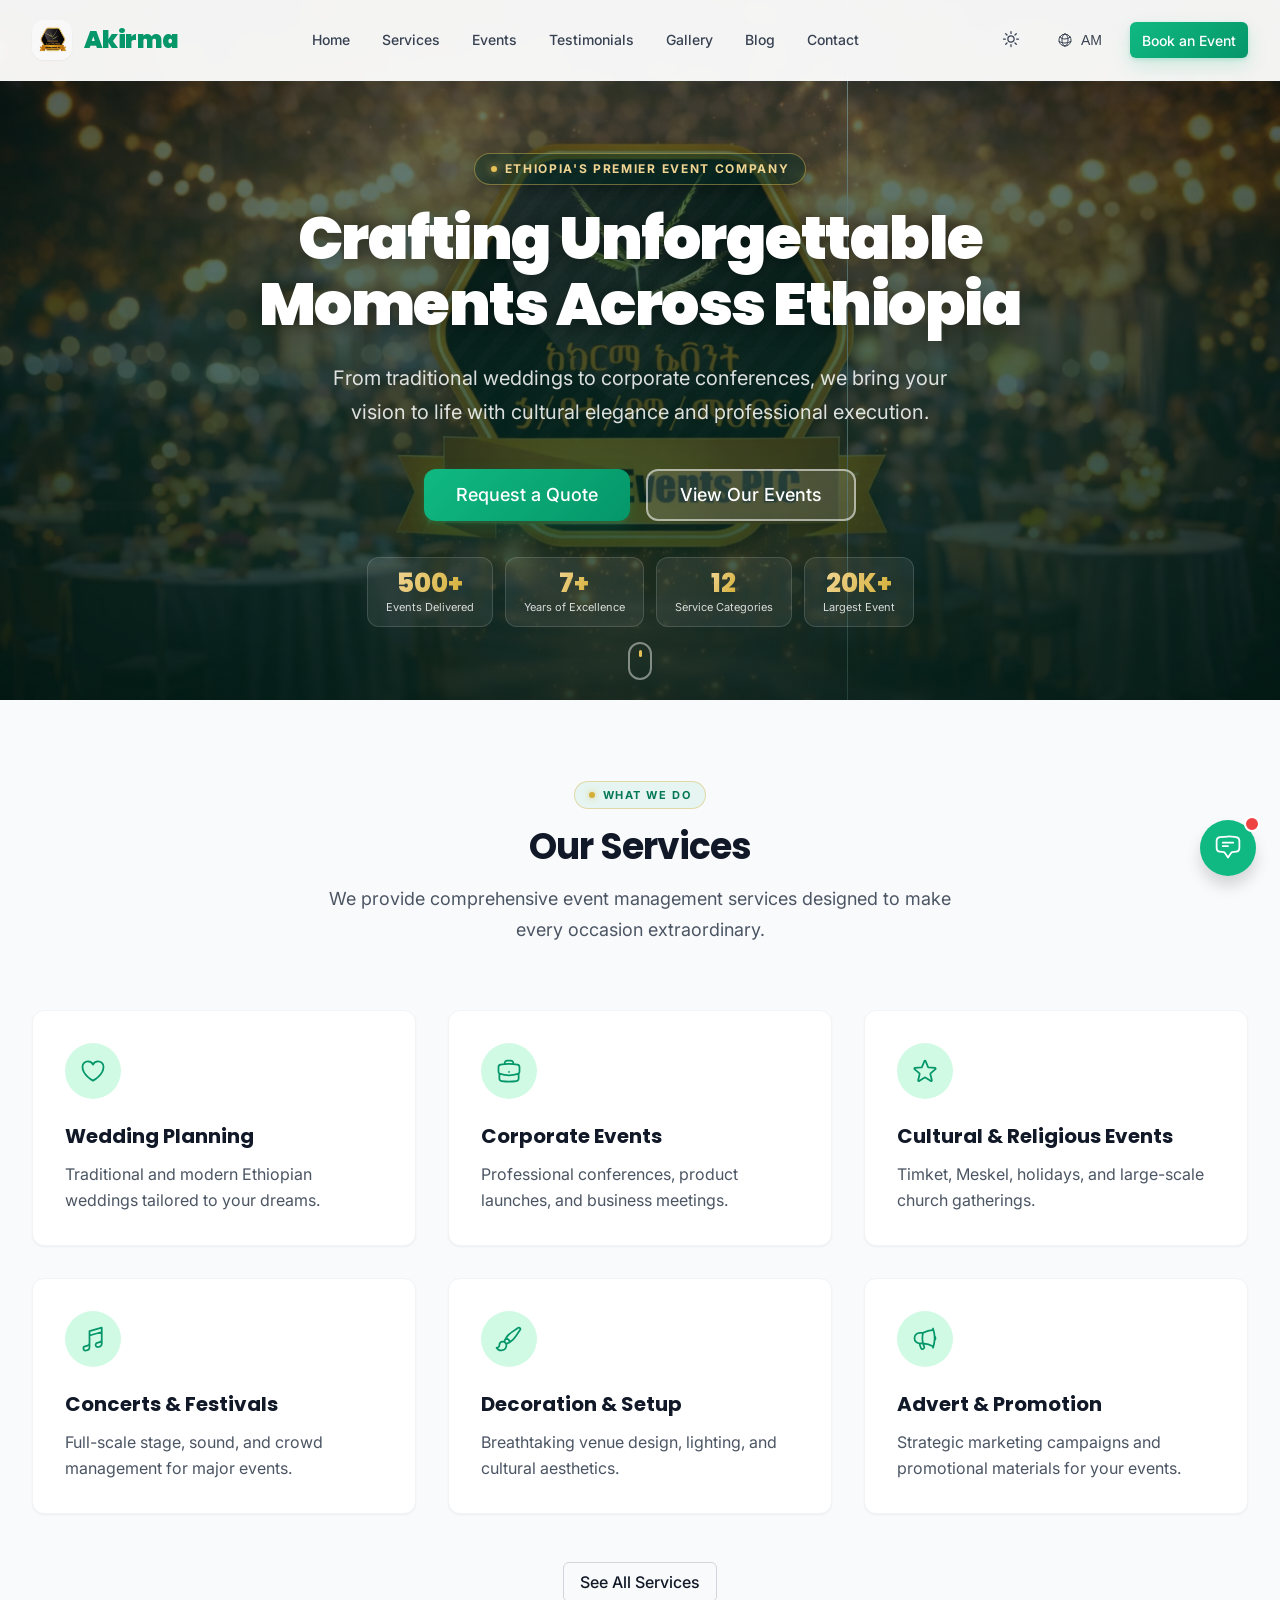
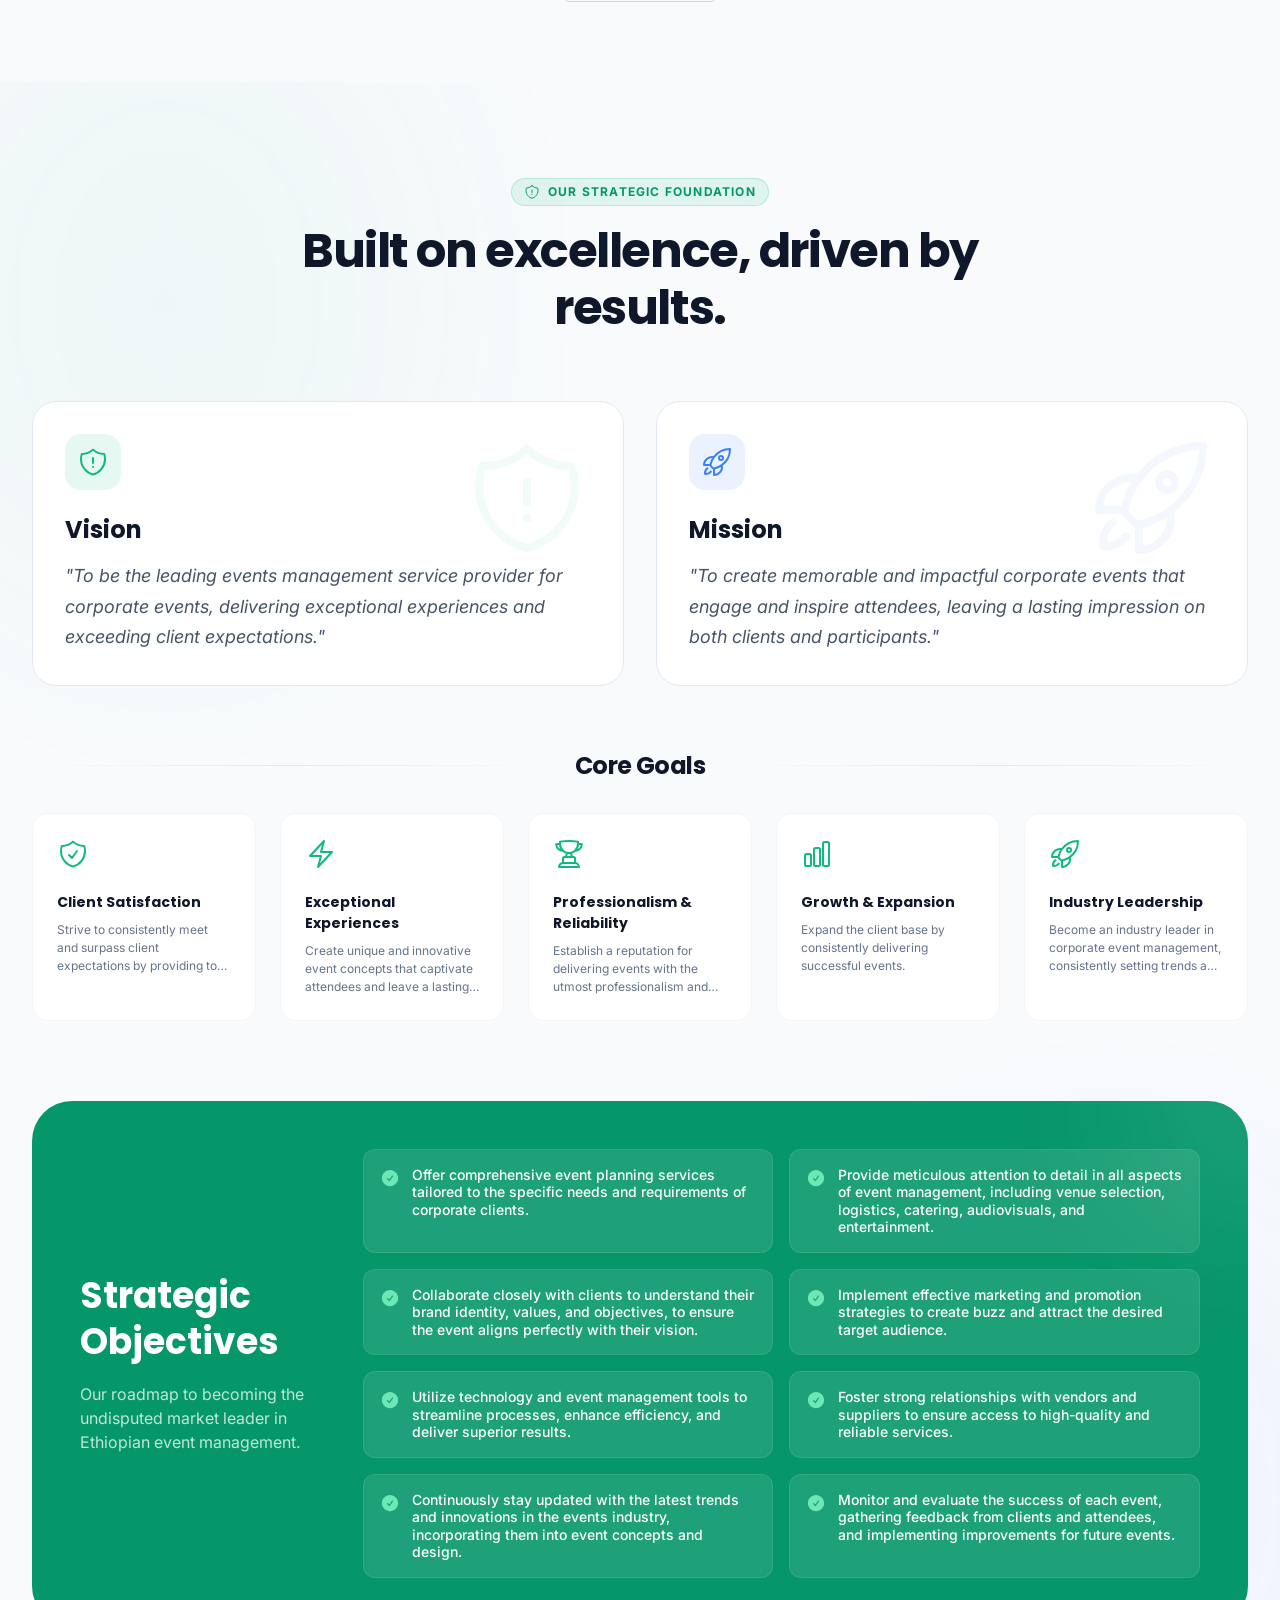
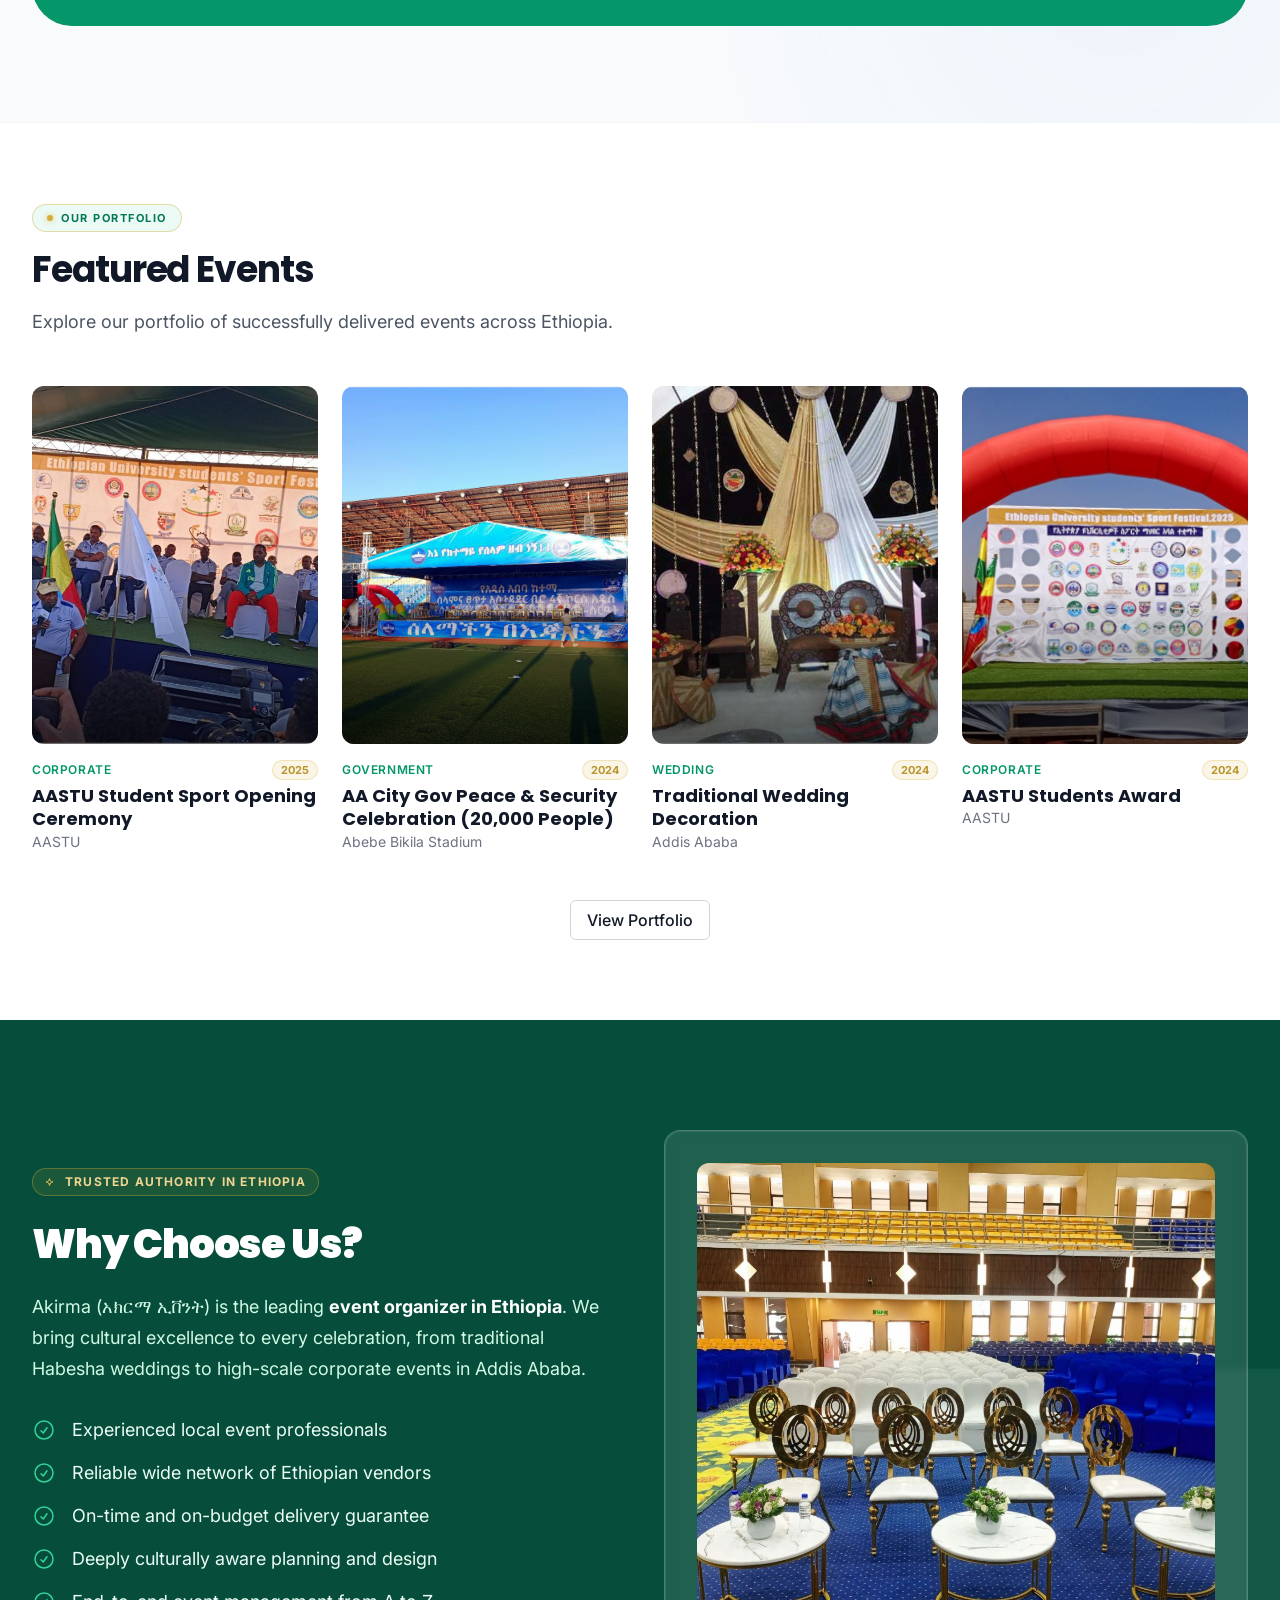
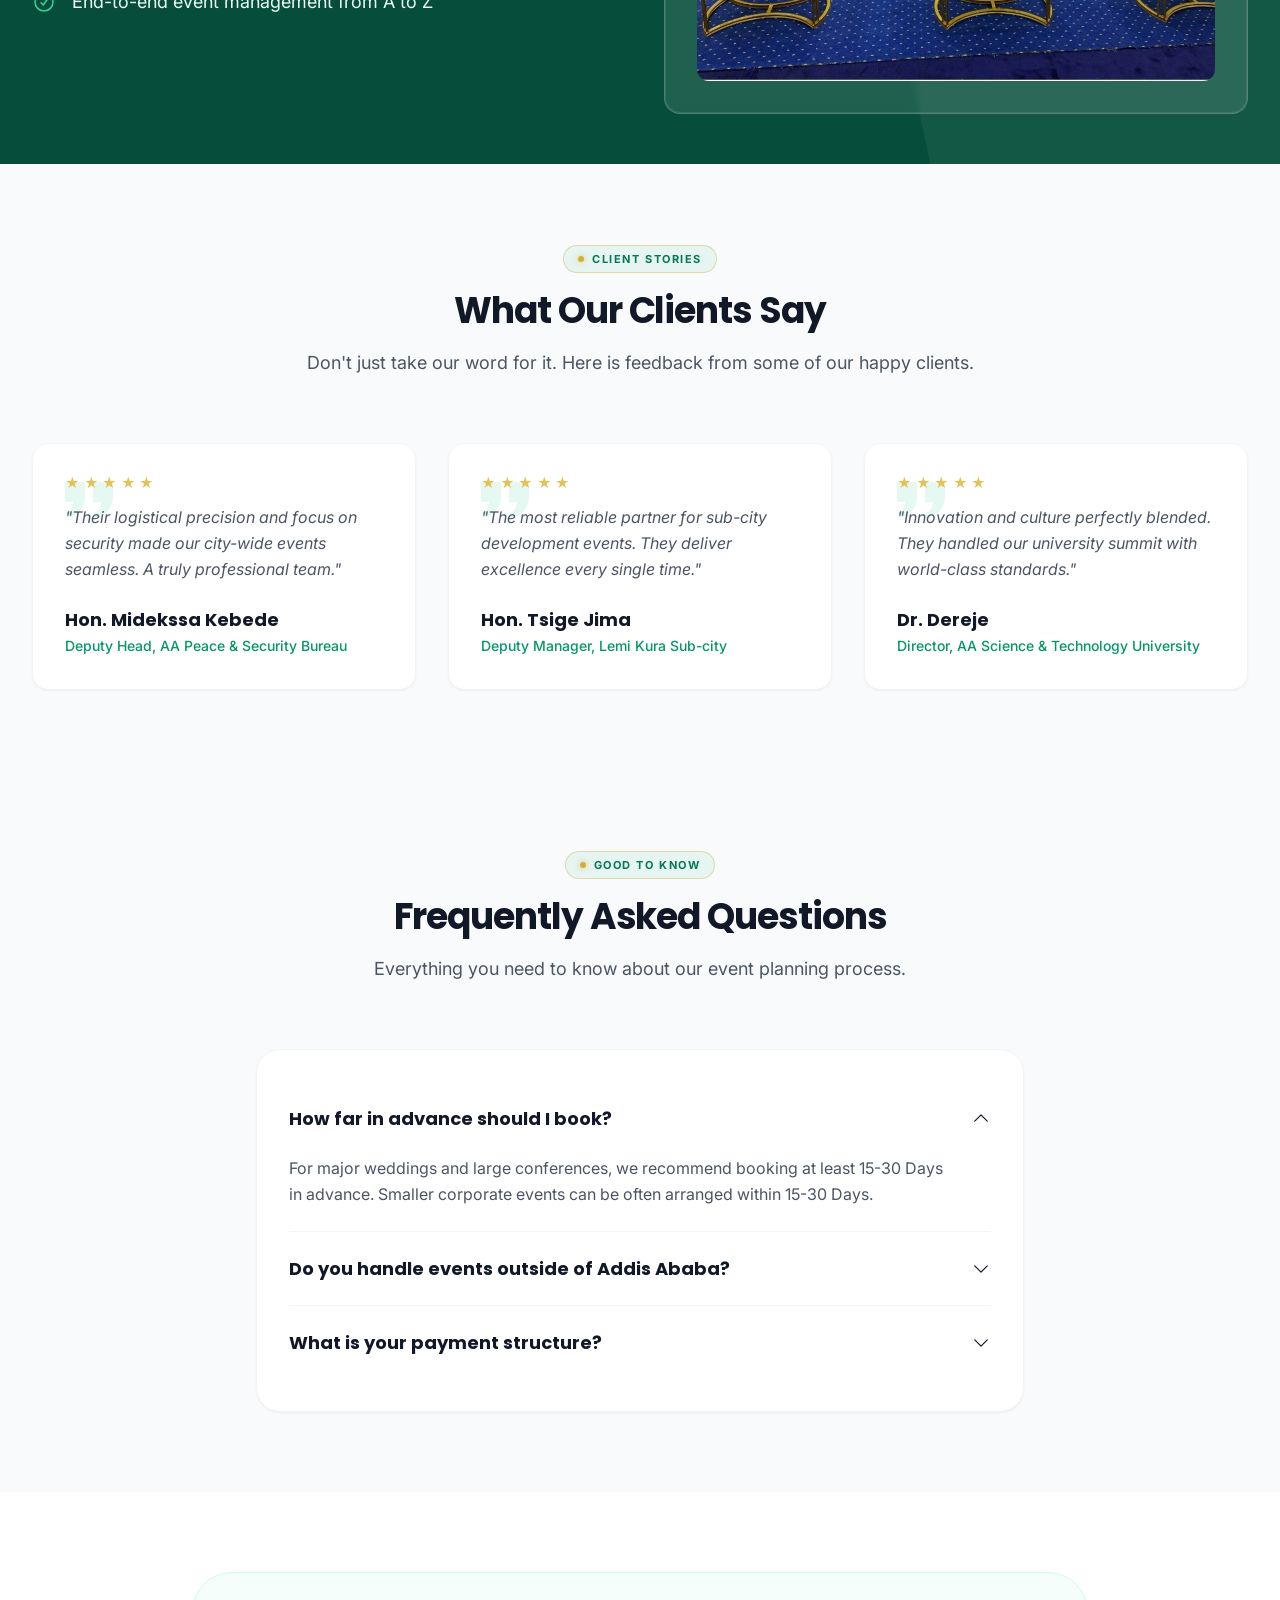
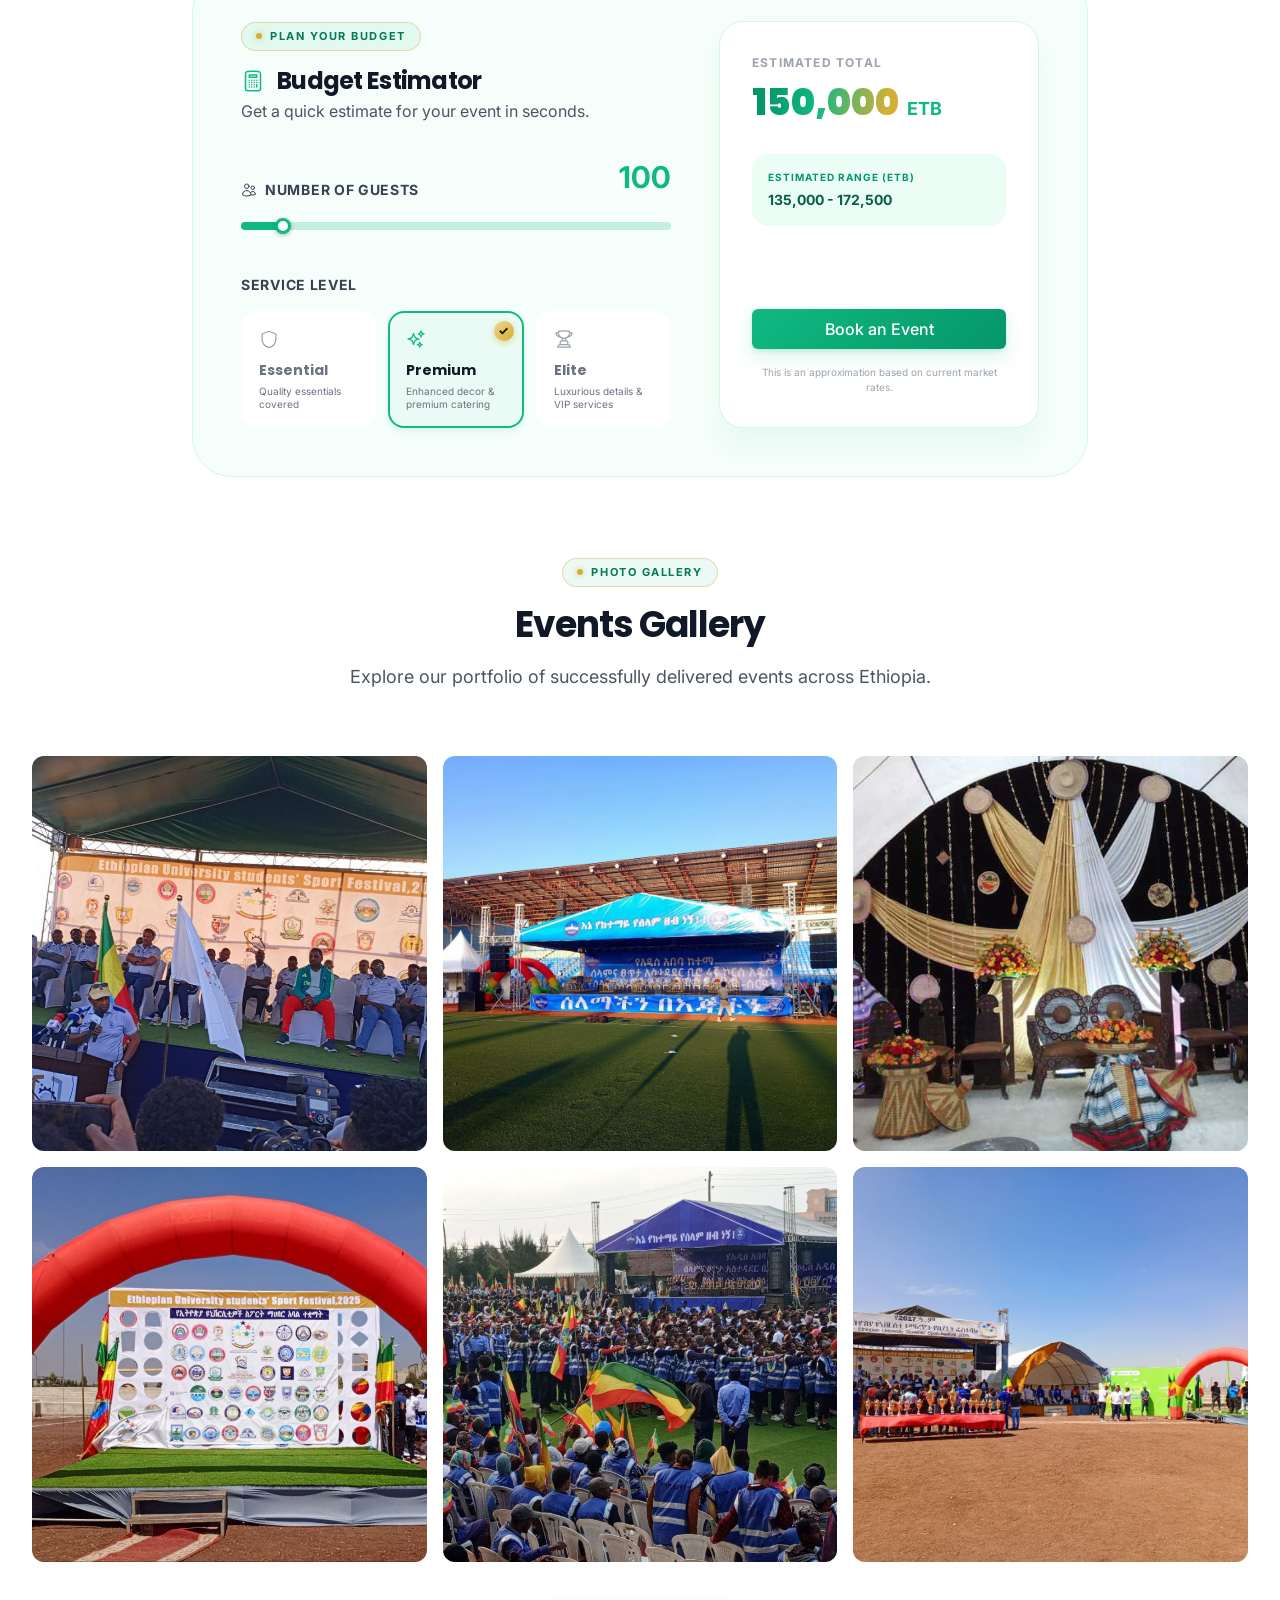
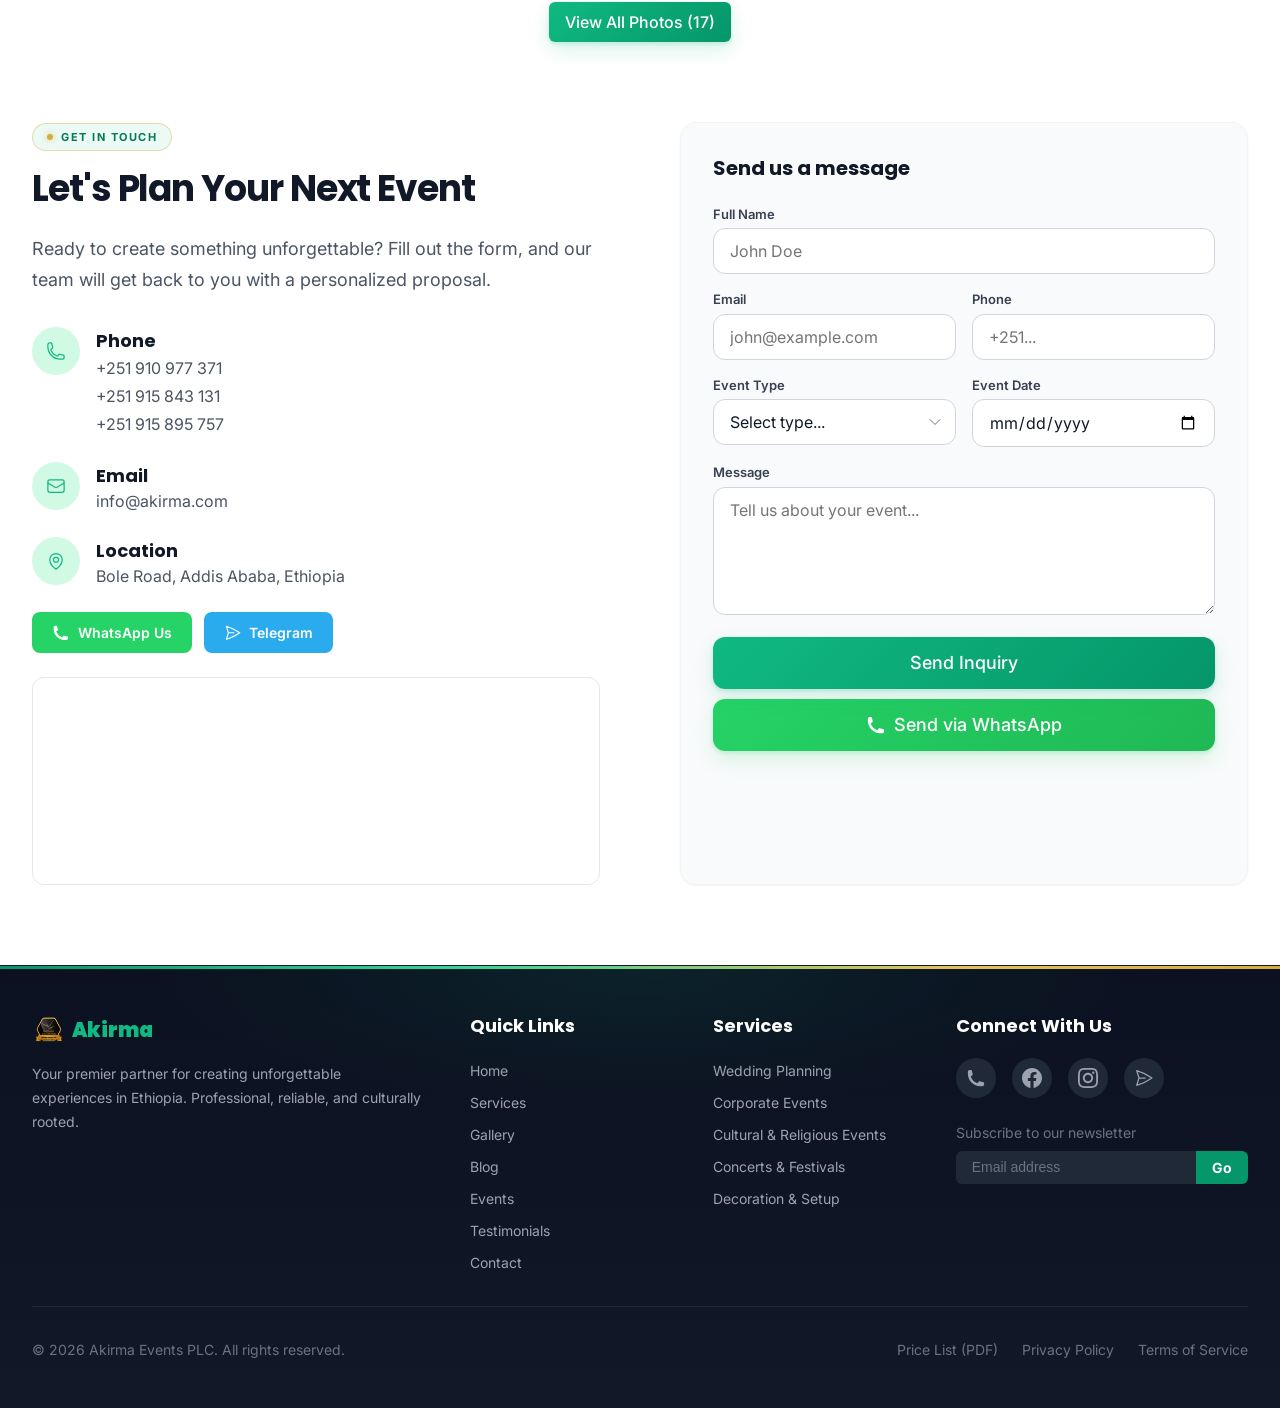
==== commit 897ed683: "feat: Send Inquiry delivers bookings to admin dashboard via site API - New worker.js: serves static " ====
--- a/index.html
+++ b/index.html
@@ -557,6 +557,8 @@
             <label id="contact-msg-label">Message</label>
             <textarea class="form-input" id="contact-msg-input" rows="4" placeholder="Tell us about your event..."></textarea>
           </div>
+          <!-- Honeypot anti-spam: hidden from humans, bots often fill it -> submission is dropped silently -->
+          <input type="text" id="contact-company" name="company" tabindex="-1" autocomplete="off" aria-hidden="true" style="position:absolute;left:-9999px;height:0;width:0;opacity:0;">
           <div class="contact-submit-row">
             <button type="submit" class="btn btn-primary btn-lg" id="contact-submit" style="width:100%;">Send Inquiry</button>
             <button type="button" class="btn btn-whatsapp btn-lg" id="contact-whatsapp-btn" style="width:100%;">
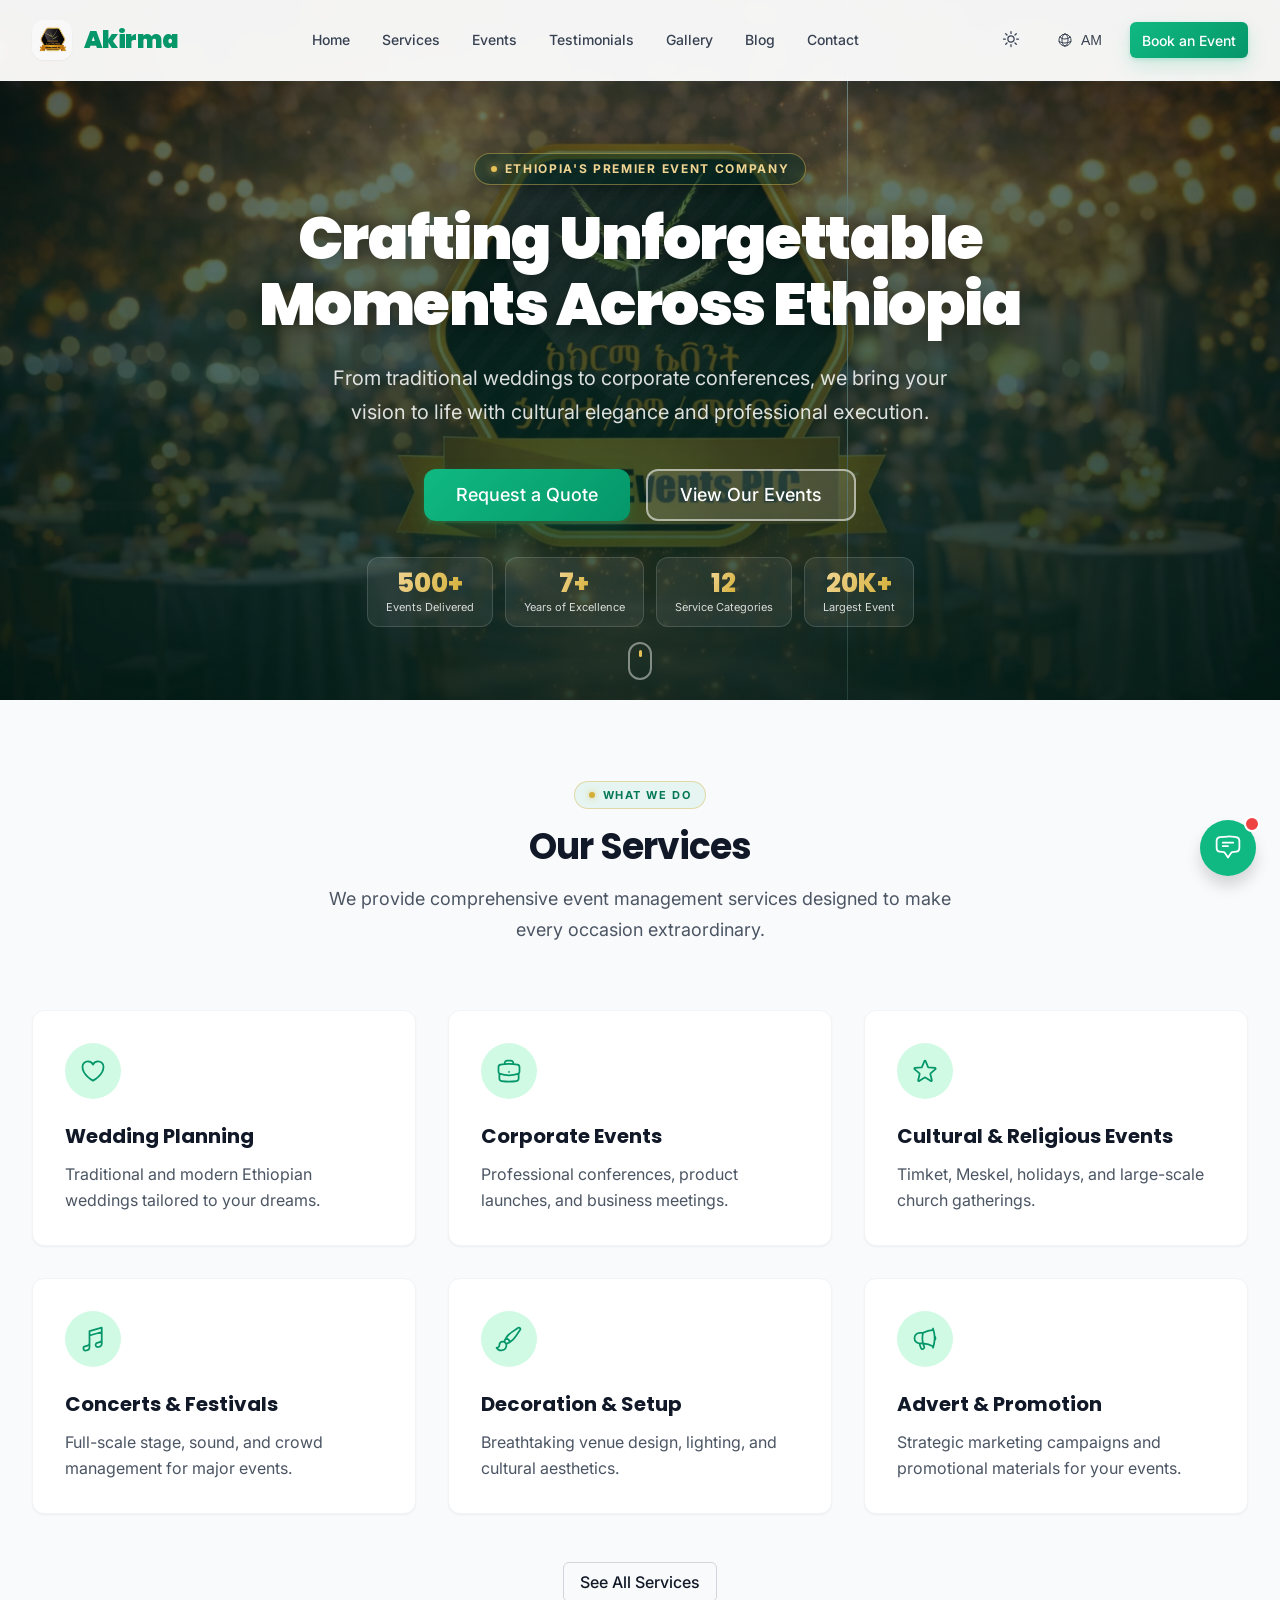
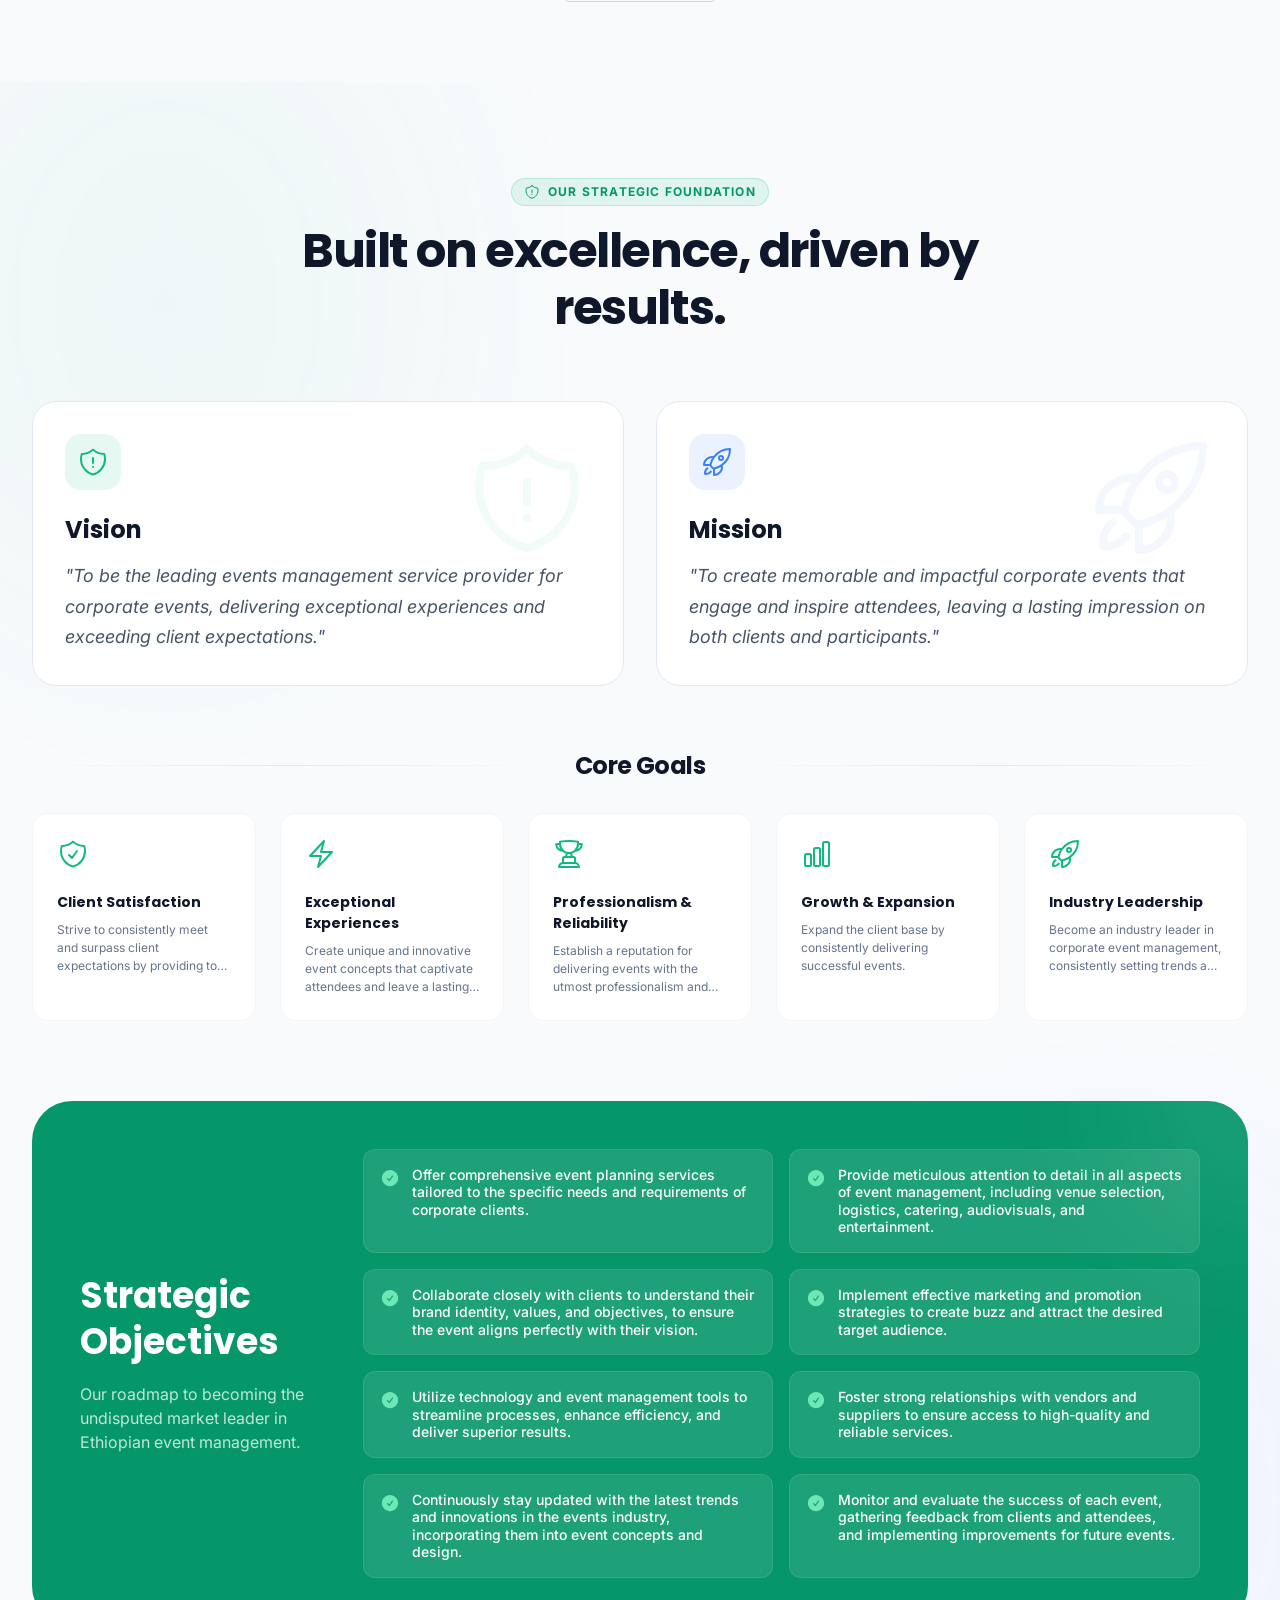
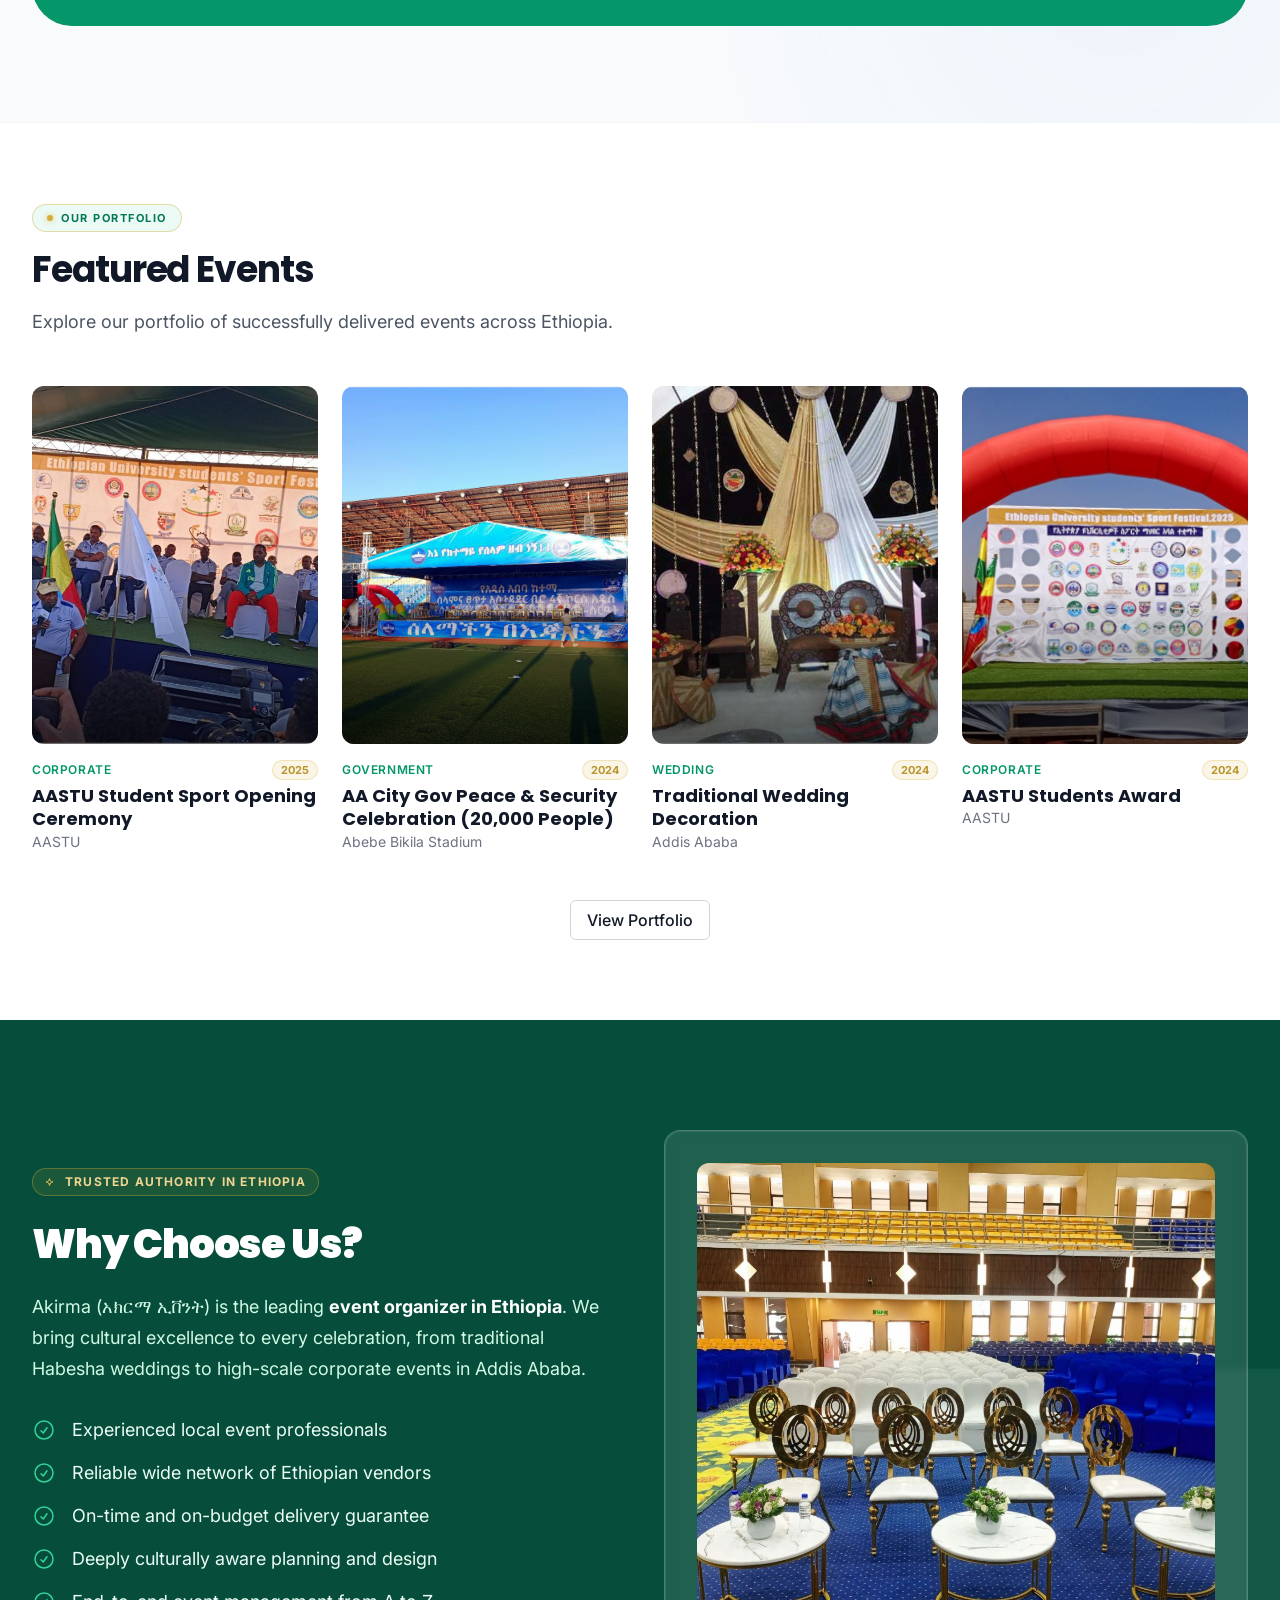
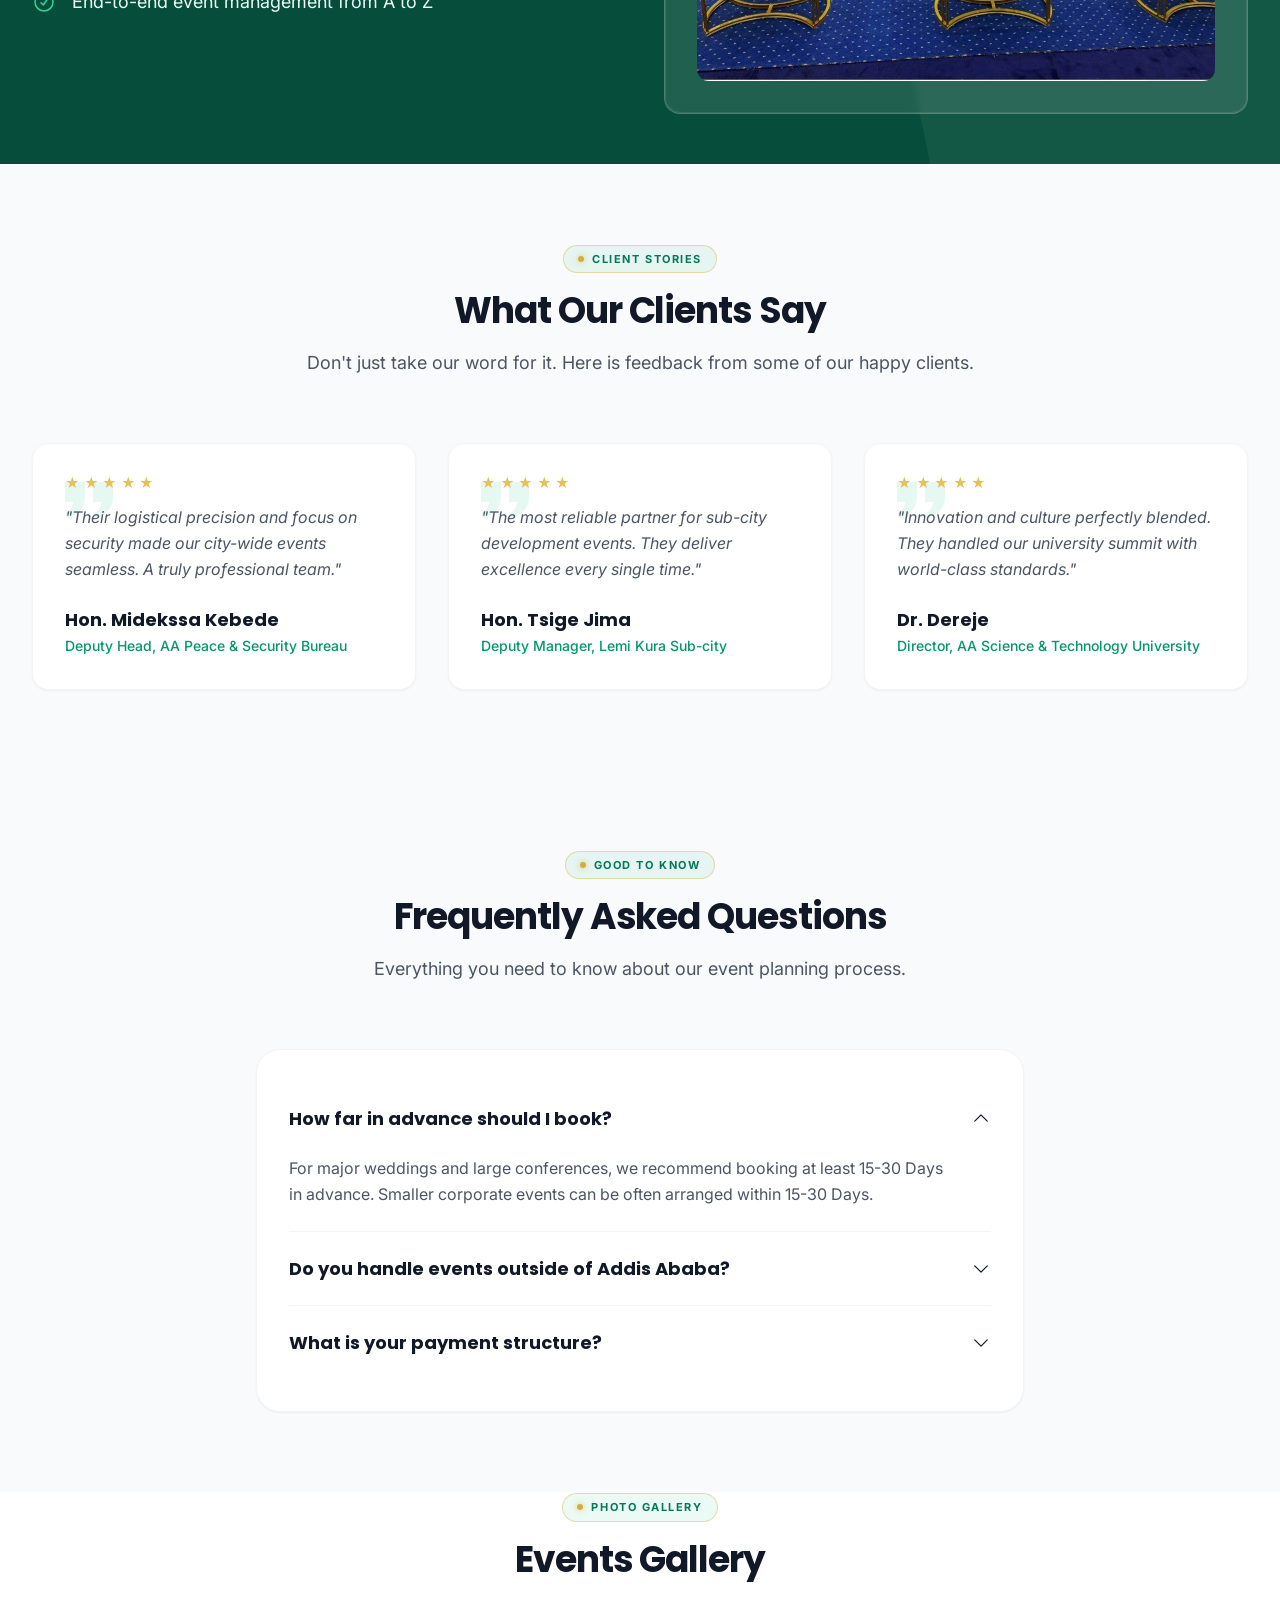
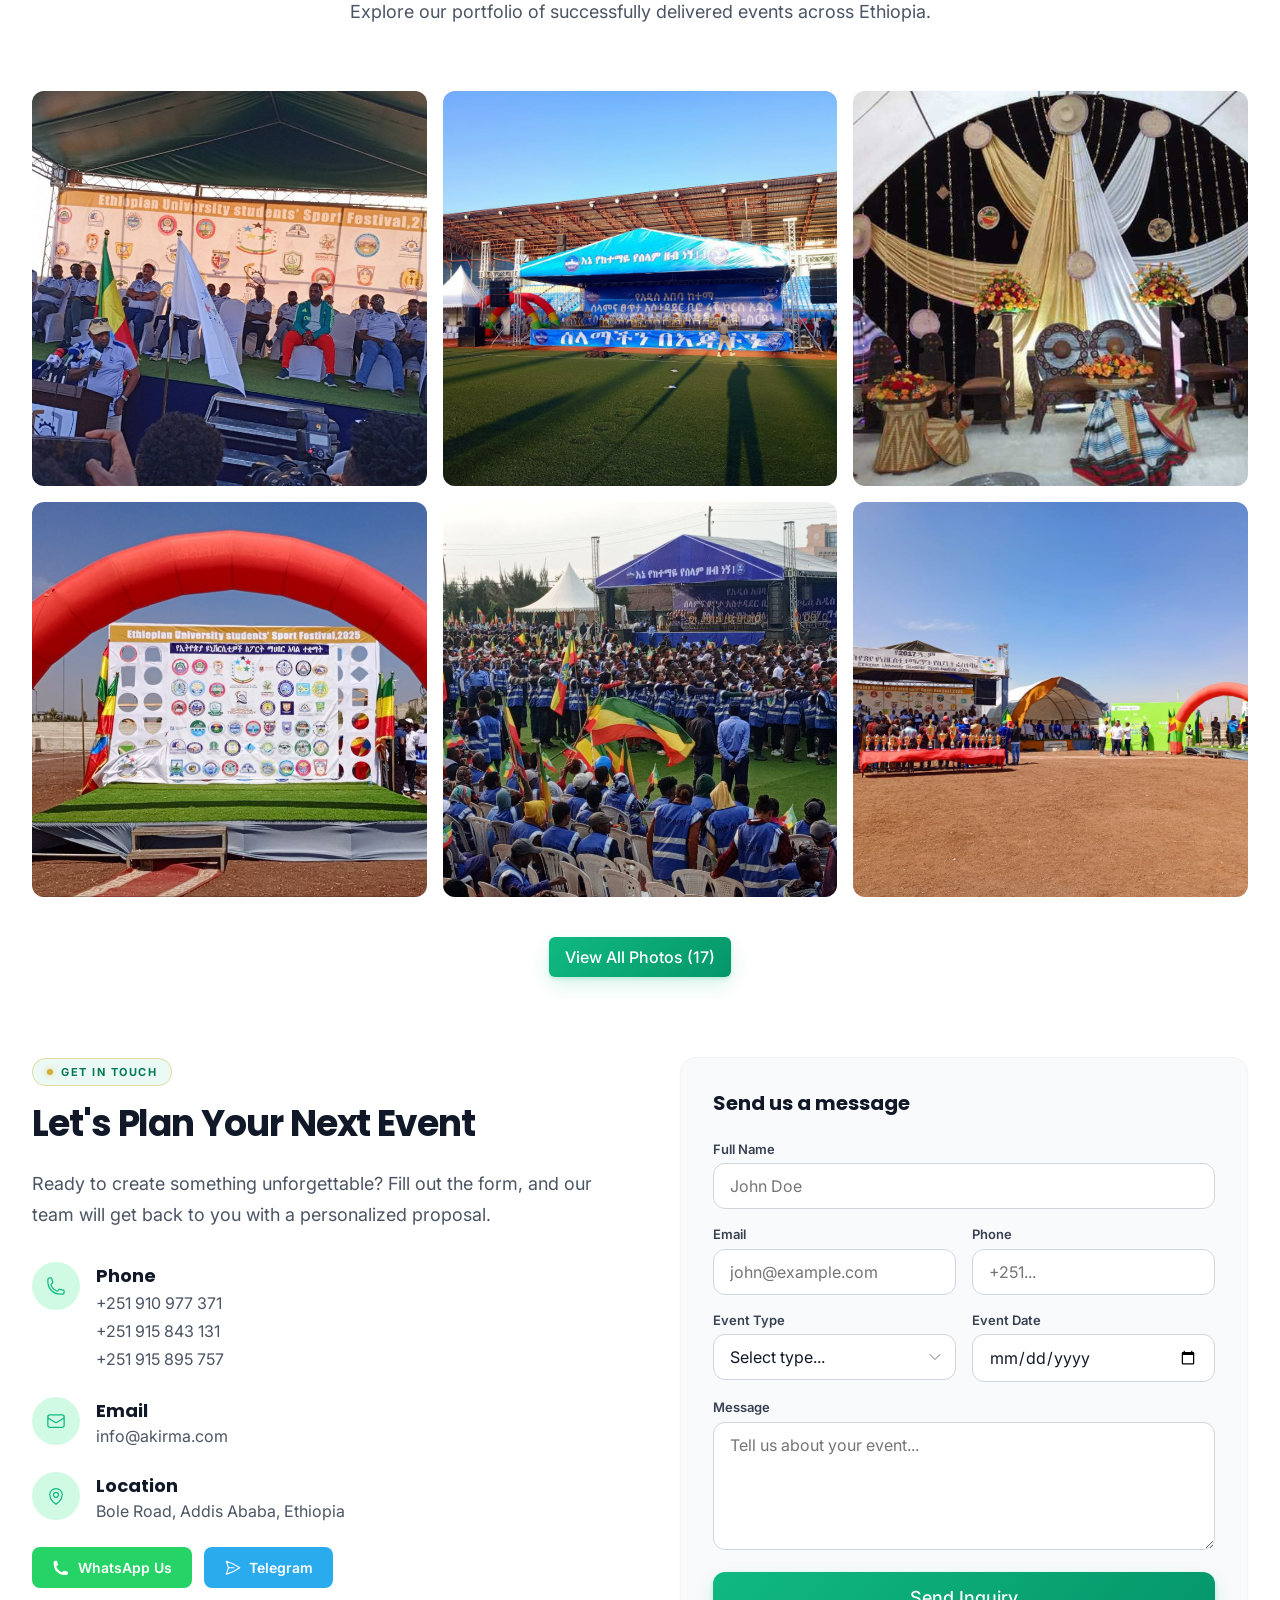
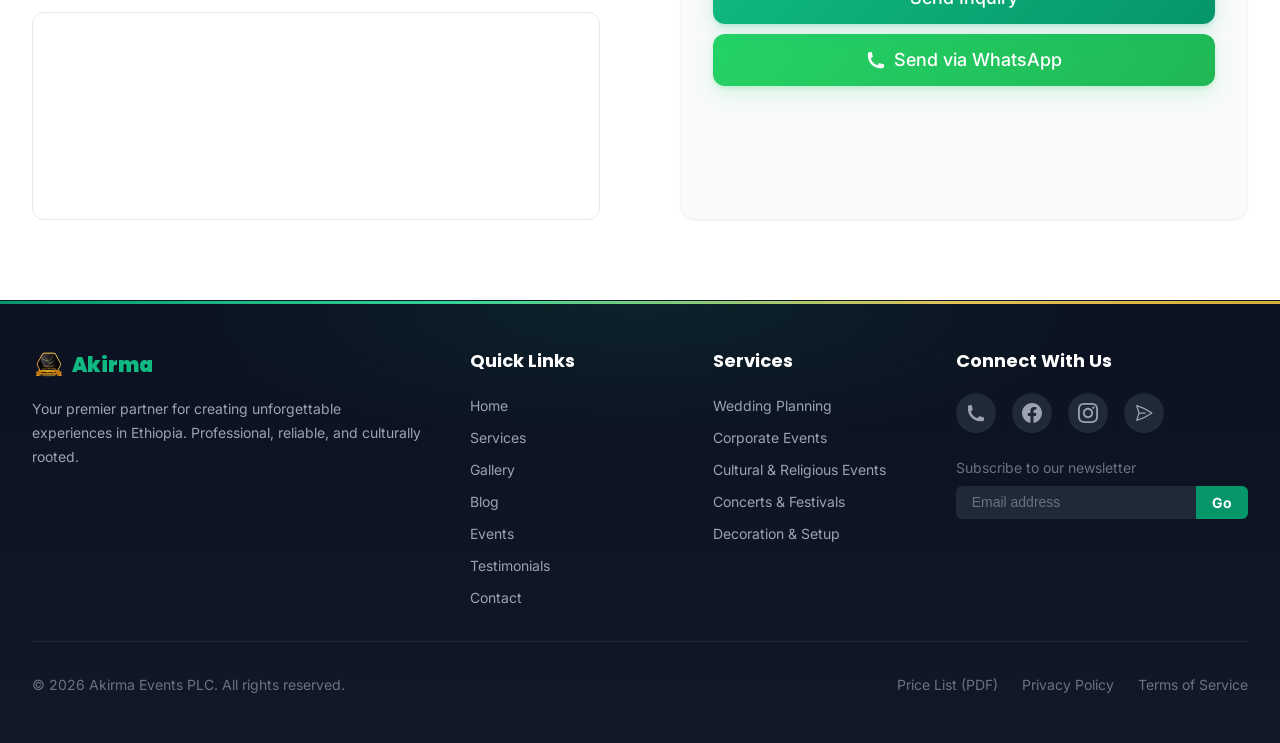
==== commit fbdb92f7: "feat: remove 'Plan Your Budget' (Budget Estimator) section - Deleted section from index.html, estima" ====
--- a/index.html
+++ b/index.html
@@ -361,66 +361,6 @@
 </section>
 
 
-<!-- ══════════════════════════════════════════════════════
-     BUDGET ESTIMATOR
-══════════════════════════════════════════════════════ -->
-<section id="budget-estimator">
-  <div class="container">
-    <div class="estimator-wrap">
-      <div class="estimator-inner">
-        <!-- Controls -->
-        <div class="estimator-controls">
-          <div>
-            <span class="eyebrow-badge" id="eyebrow-estimator">Plan Your Budget</span>
-            <div class="estimator-header">
-              <svg xmlns="http://www.w3.org/2000/svg" fill="none" viewBox="0 0 24 24" stroke-width="1.5" stroke="currentColor" style="width:1.5rem;height:1.5rem;color:var(--primary-500)"><path stroke-linecap="round" stroke-linejoin="round" d="M15.75 15.75V18m-7.5-6.75h.008v.008H8.25v-.008Zm0 2.25h.008v.008H8.25V13.5Zm0 2.25h.008v.008H8.25v-.008Zm0 2.25h.008v.008H8.25V18Zm2.498-6.75h.007v.008h-.007v-.008Zm0 2.25h.007v.008h-.007V13.5Zm0 2.25h.007v.008h-.007v-.008Zm0 2.25h.007v.008h-.007V18Zm2.504-6.75h.008v.008h-.008v-.008Zm0 2.25h.008v.008h-.008V13.5Zm0 2.25h.008v.008h-.008v-.008Zm0 2.25h.008v.008h-.008V18Zm2.498-6.75h.008v.008h-.008v-.008Zm0 2.25h.008v.008h-.008V13.5ZM8.25 6h7.5v2.25h-7.5V6ZM12 2.25c-1.892 0-3.758.11-5.593.322C5.307 2.7 4.5 3.65 4.5 4.757V19.5a2.25 2.25 0 0 0 2.25 2.25h10.5a2.25 2.25 0 0 0 2.25-2.25V4.757c0-1.108-.806-2.057-1.907-2.185A48.507 48.507 0 0 0 12 2.25Z" /></svg>
-              <h2 id="est-title">Budget Estimator</h2>
-            </div>
-            <p class="estimator-desc" id="est-desc">Get a quick estimate for your event in seconds.</p>
-          </div>
-
-          <!-- Slider -->
-          <div>
-            <div class="slider-label">
-              <span class="slider-label-left">
-                <svg xmlns="http://www.w3.org/2000/svg" fill="none" viewBox="0 0 24 24" stroke-width="1.5" stroke="currentColor" style="width:1rem;height:1rem"><path stroke-linecap="round" stroke-linejoin="round" d="M15 19.128a9.38 9.38 0 0 0 2.625.372 9.337 9.337 0 0 0 4.121-.952 4.125 4.125 0 0 0-7.533-2.493M15 19.128v-.003c0-1.113-.285-2.16-.786-3.07M15 19.128v.106A12.318 12.318 0 0 1 8.624 21c-2.331 0-4.512-.645-6.374-1.766l-.001-.109a6.375 6.375 0 0 1 11.964-3.07M12 6.375a3.375 3.375 0 1 1-6.75 0 3.375 3.375 0 0 1 6.75 0Zm8.25 2.25a2.625 2.625 0 1 1-5.25 0 2.625 2.625 0 0 1 5.25 0Z" /></svg>
-                <span id="est-guests-label">Number of Guests</span>
-              </span>
-              <span class="slider-count" id="est-guest-count">100</span>
-            </div>
-            <input type="range" id="est-slider" min="20" max="1000" step="10" value="100" aria-label="Number of guests" />
-          </div>
-
-          <!-- Levels -->
-          <div>
-            <span class="level-label" id="est-level-label">Service Level</span>
-            <div class="levels-grid" id="levels-grid"></div>
-          </div>
-        </div>
-
-        <!-- Results -->
-        <div class="estimator-results">
-          <div>
-            <span class="result-label" id="est-total-label">Estimated Total</span>
-            <div>
-              <span class="result-total" id="est-total">150,000</span>
-              <span class="result-currency">ETB</span>
-            </div>
-            <div class="result-range-box">
-              <span class="result-range-label" id="est-range-label">Estimated Range (ETB)</span>
-              <div class="result-range-val" id="est-range">135,000 - 172,500</div>
-            </div>
-          </div>
-          <div class="result-actions">
-            <a href="#contact" class="btn btn-primary btn-md" id="est-book-btn" onclick="quoteFromEstimator()">Book an Event</a>
-            <p class="result-disclaimer" id="est-disclaimer">This is an approximation based on current market rates.</p>
-          </div>
-        </div>
-      </div>
-    </div>
-  </div>
-</section>
-
 
 <!-- ══════════════════════════════════════════════════════
      GALLERY
@@ -617,5 +557,8 @@
 <script src="js/content.js"></script>
 <script src="js/shared.js"></script>
 <script src="js/app.js" defer></script>
+<!-- Interactive 3D hero (Three.js via CDN + progressive-enhancement init) -->
+<script src="https://cdn.jsdelivr.net/npm/three@0.128.0/build/three.min.js" defer></script>
+<script src="js/hero3d.js" defer></script>
 </body>
 </html>
--- a/css/styles.css
+++ b/css/styles.css
@@ -2241,6 +2241,28 @@
 }
 
 /* Gold eyebrow pill above the hero H1 */
+/* ── INTERACTIVE 3D HERO CANVAS (WebGL, progressive enhancement) ── */
+.hero-canvas {
+  position: absolute;
+  inset: 0;
+  width: 100%;
+  height: 100%;
+  z-index: 5;              /* above photo + dark overlay, below content (z-index:10) */
+  pointer-events: none;    /* let clicks/scroll pass through to CTAs */
+  opacity: 1;
+  transition: opacity 0.4s ease;
+  will-change: opacity, transform;
+}
+/* When WebGL is running, gently darken the photo so gold light pops */
+.hero-3d-active .hero-bg-overlay {
+  background:
+    radial-gradient(ellipse at 50% 38%, rgba(0,0,0,0) 34%, rgba(0,0,0,0.45) 100%),
+    linear-gradient(to bottom,
+      rgba(2,26,21,0.62) 0%,
+      rgba(3,40,32,0.74) 45%,
+      rgba(2,40,31,0.86) 100%);
+}
+
 .hero-eyebrow {
   display: inline-flex;
   align-items: center;
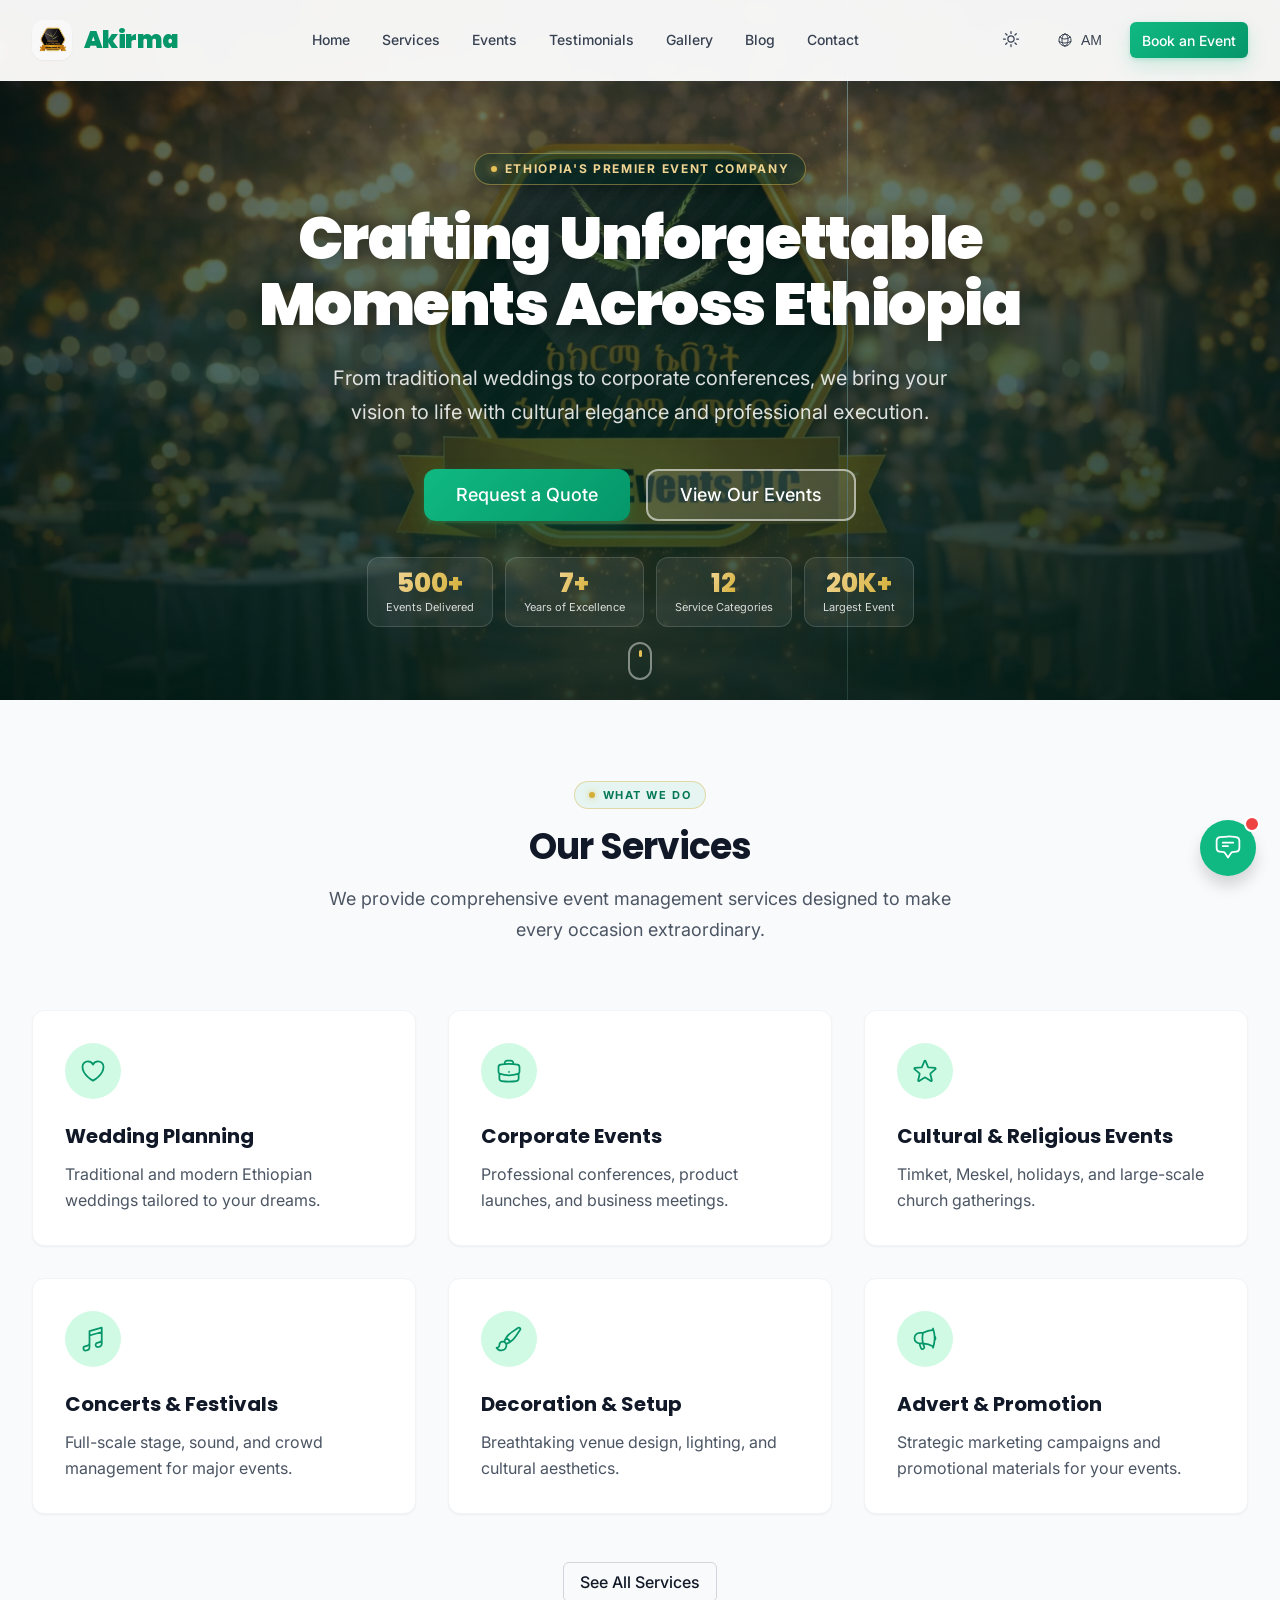
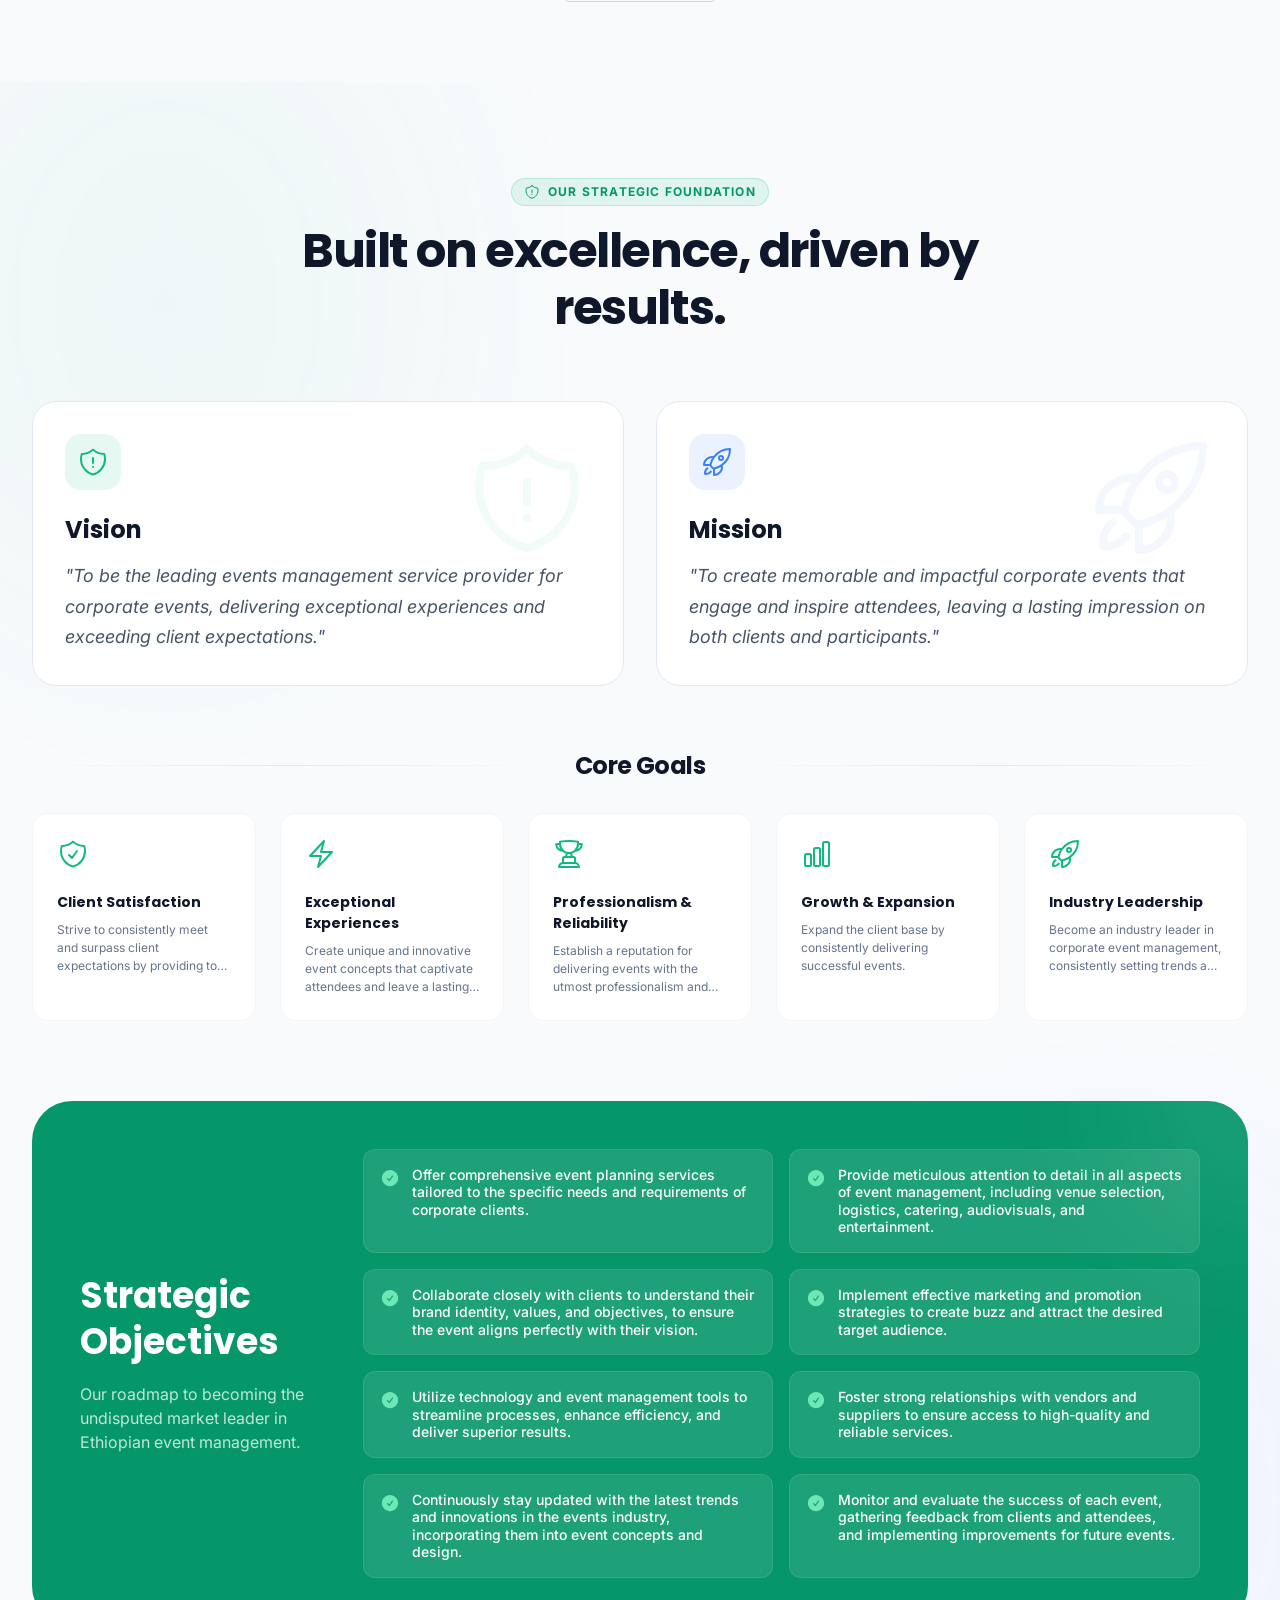
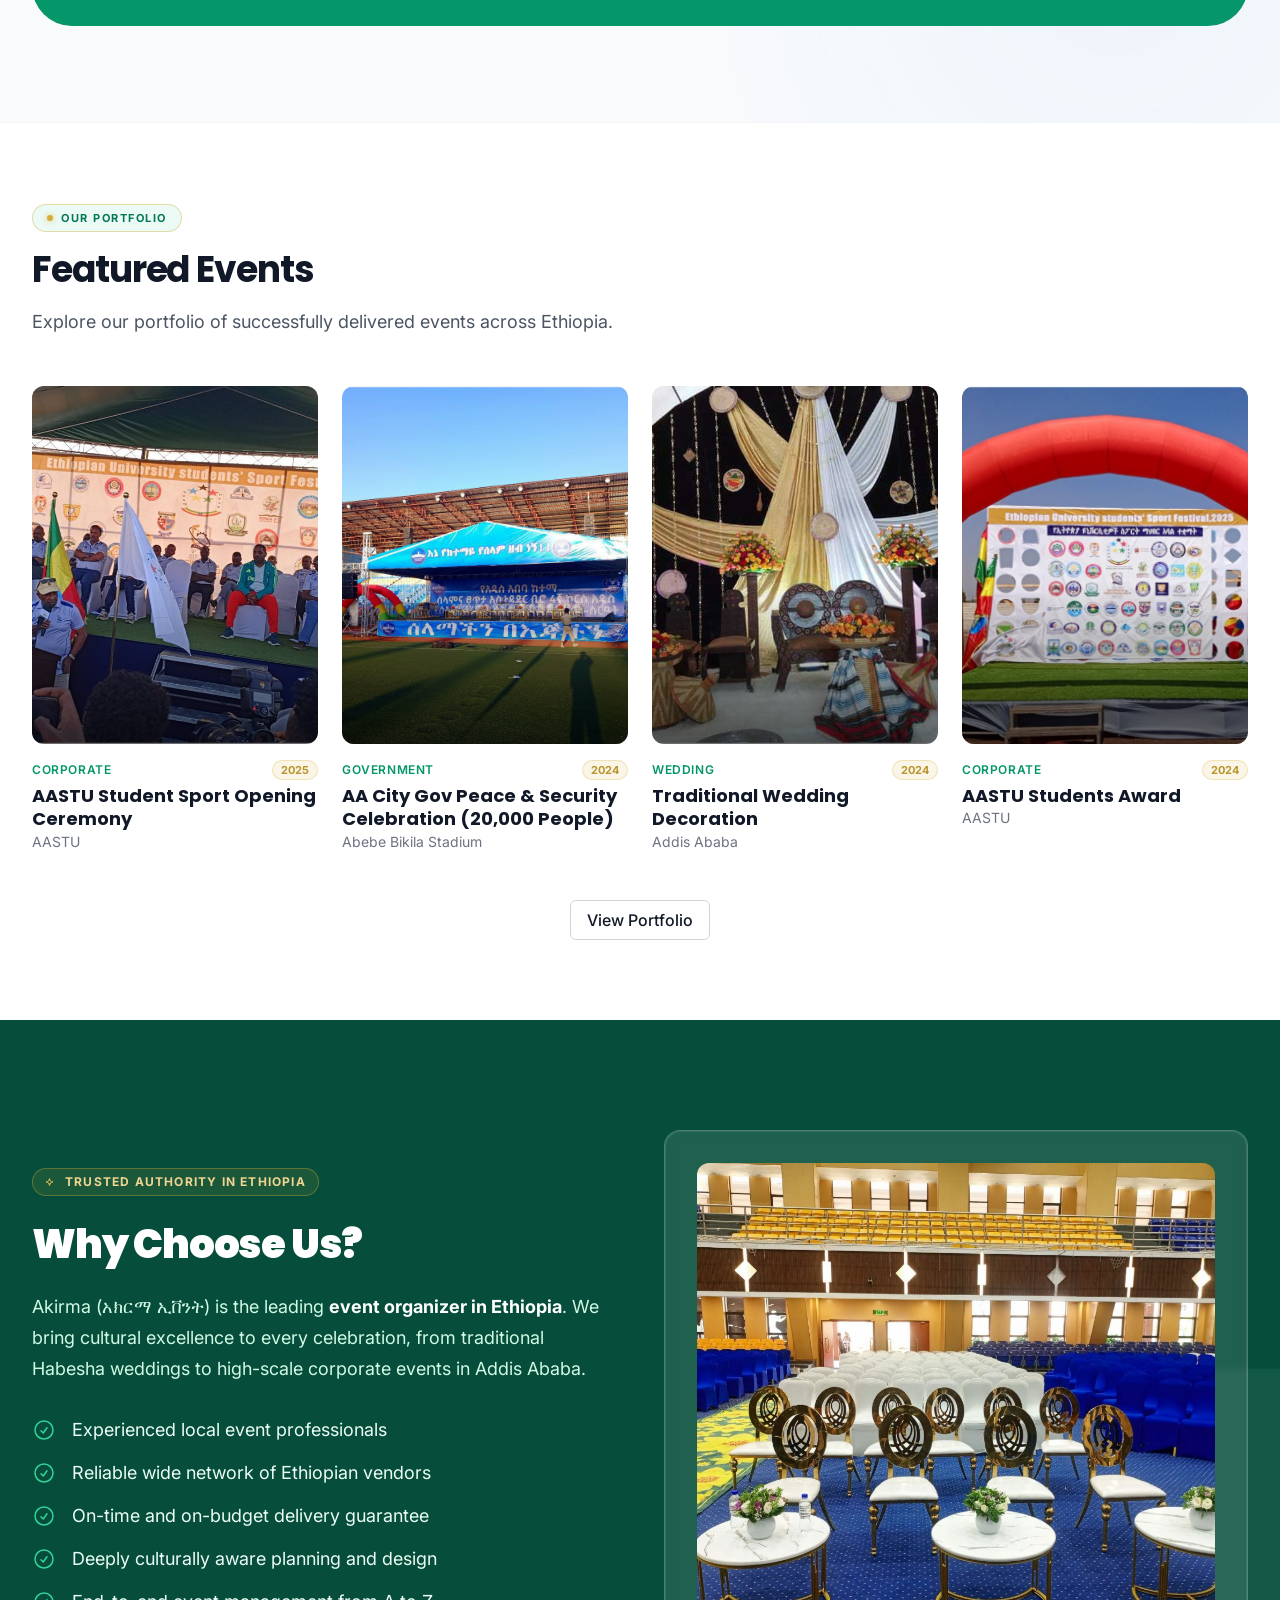
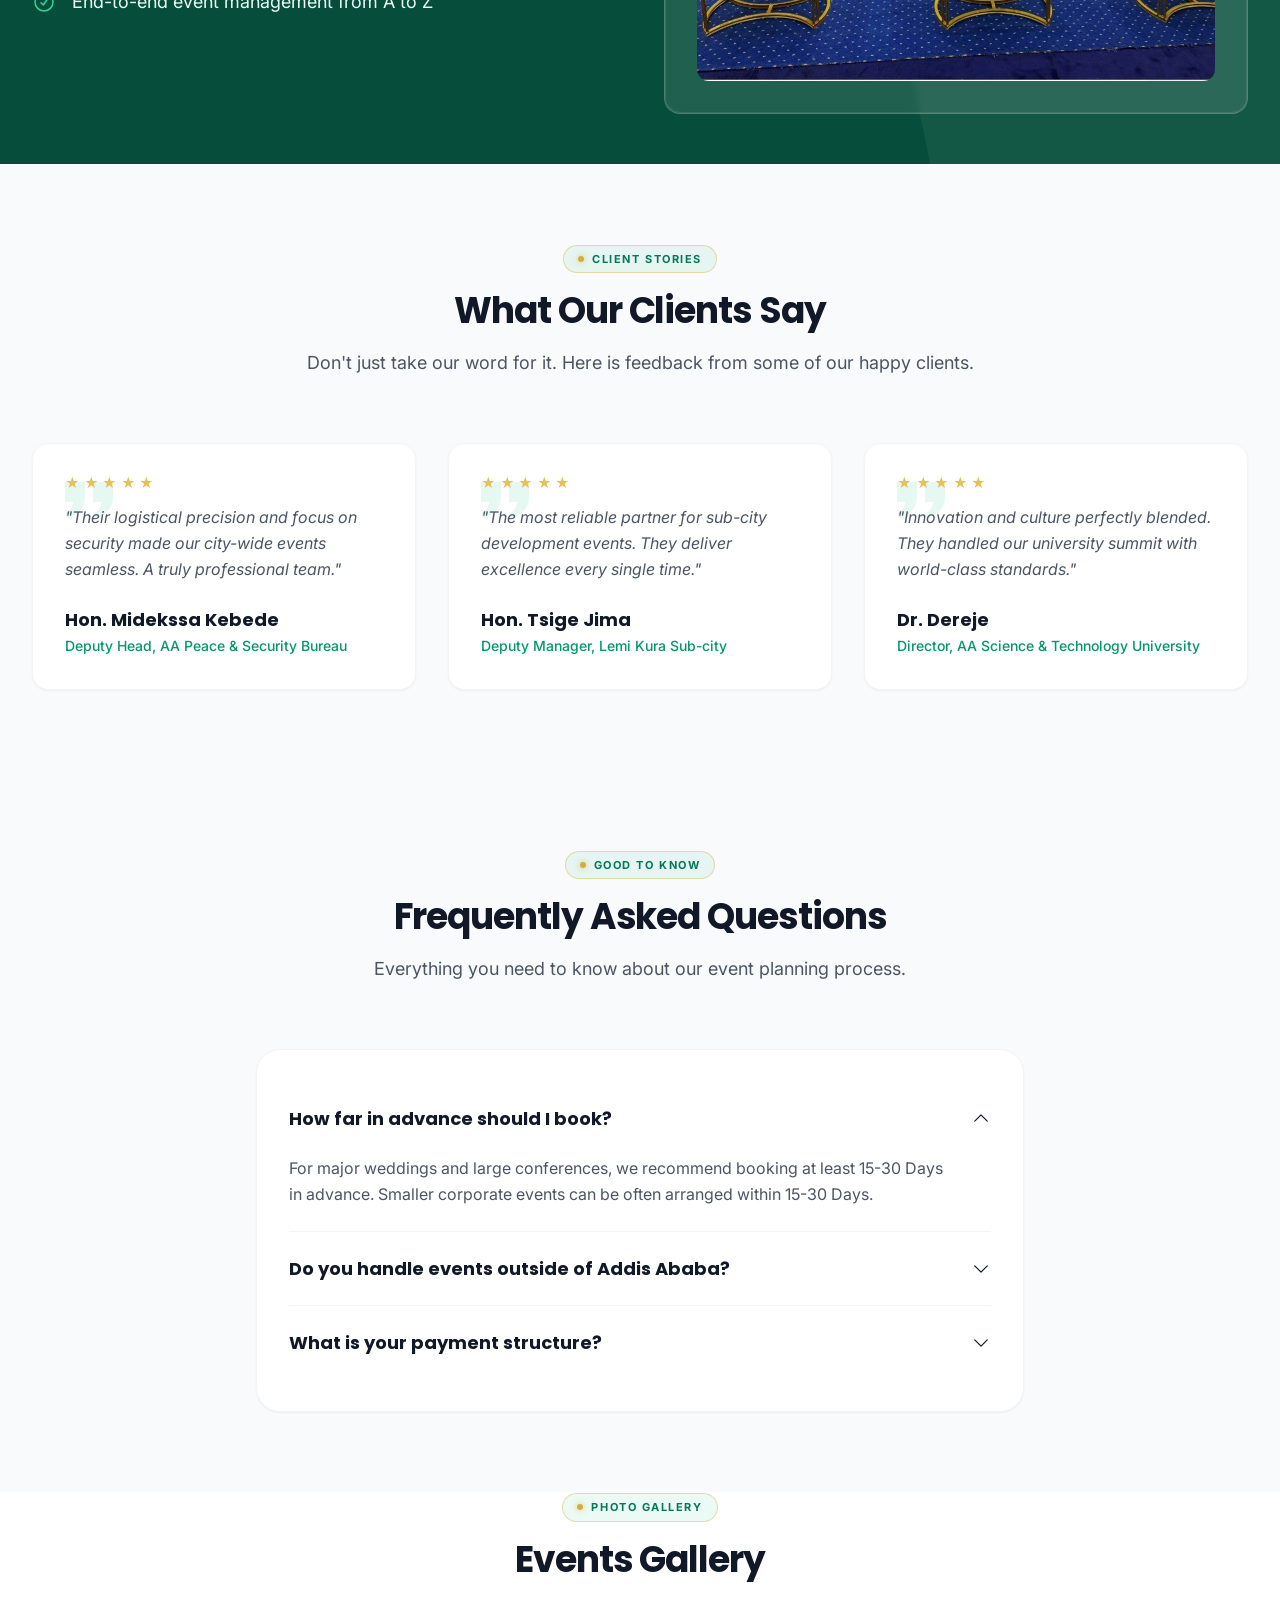
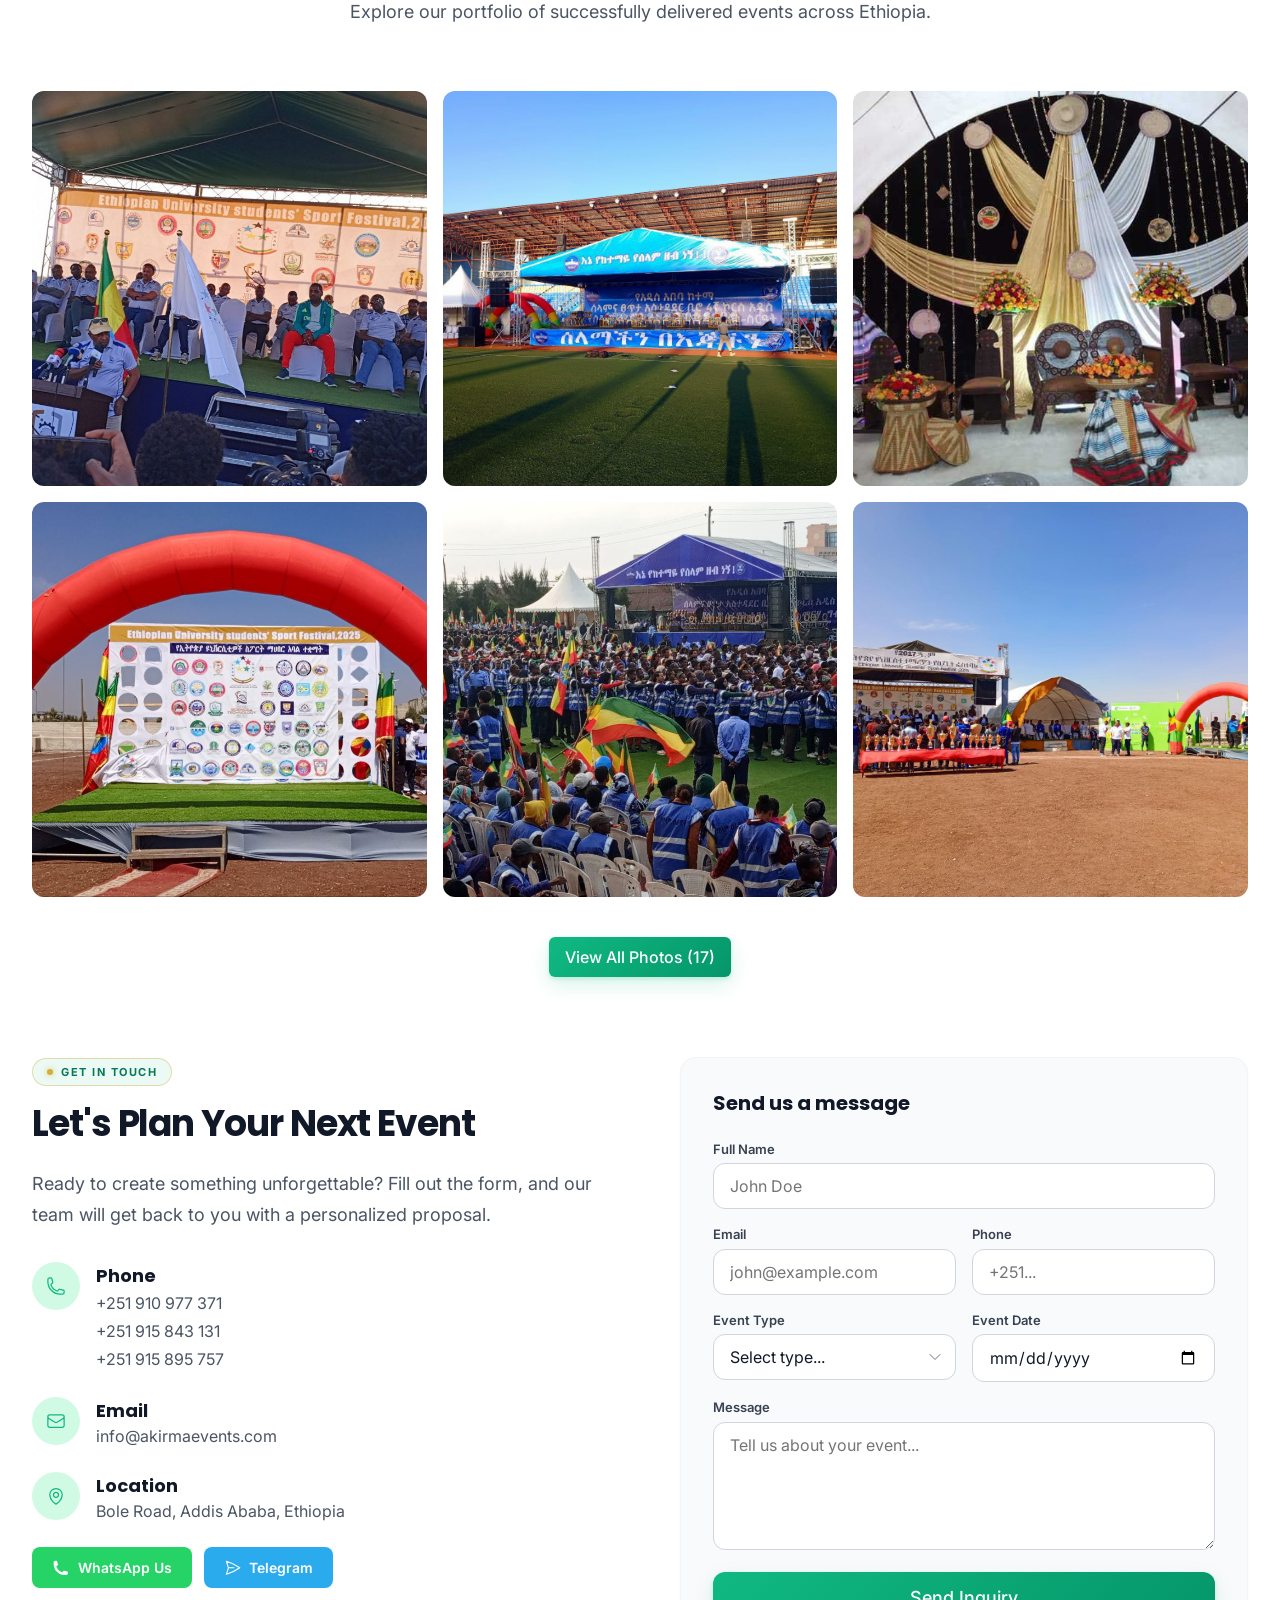
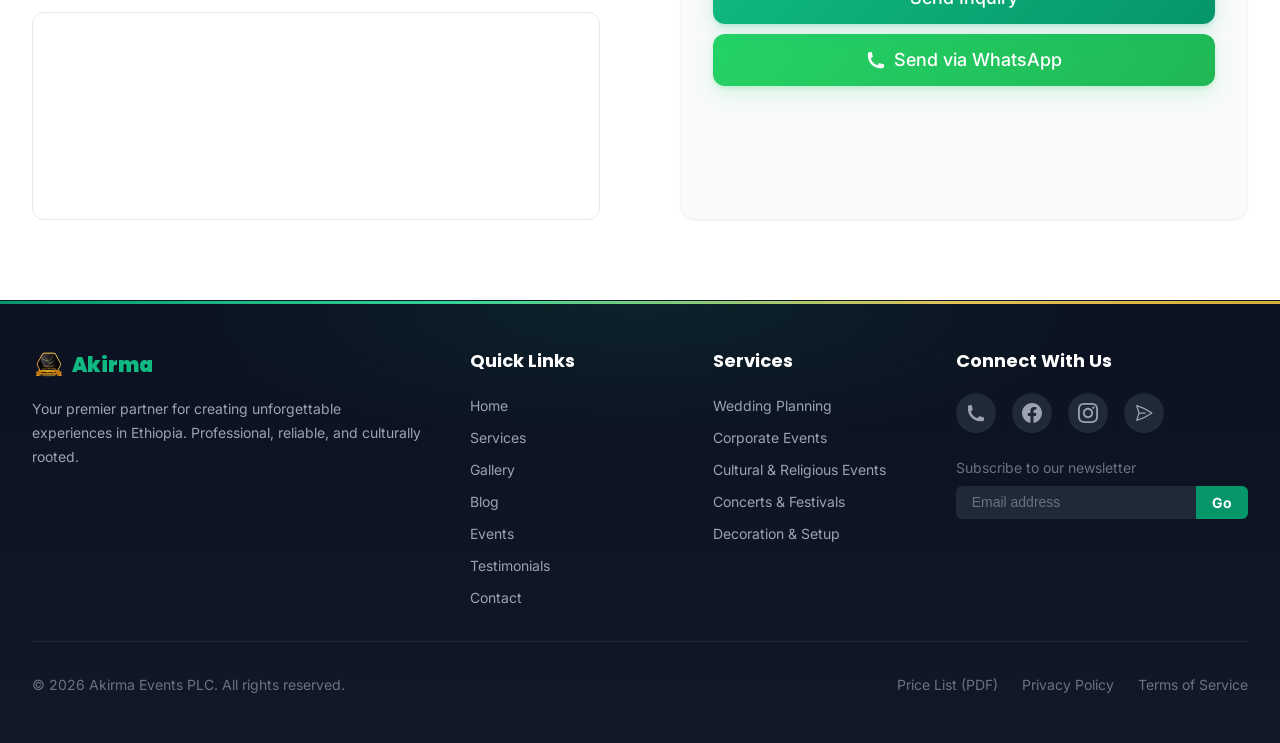
==== commit 9a3d83c0: "Switch public contact email to info@akirmaevents.com info@akirma.com is unreachable: akirma.com DNS " ====
--- a/index.html
+++ b/index.html
@@ -24,102 +24,247 @@
   <link rel="canonical" href="https://akirmaevents.com/" />
   <!-- Structured Data -->
   <script type="application/ld+json" id="ld-business" data-akirma="business">
-  {
-    "@context": "https://schema.org",
-    "@type": "LocalBusiness",
-    "@id": "https://akirmaevents.com/#business",
-    "name": "Akirma Events PLC",
-    "slogan": "Ethiopia's Premier Event Company",
-    "description": "Akirma Events PLC is Ethiopia's leading event planning and management company, based on Bole Road in Addis Ababa. Full-service weddings, corporate conferences, government ceremonies, decoration, sound & light, stage & tent rental, catering and more — 500+ events delivered across Ethiopia, up to 20,000 guests.",
-    "image": "https://akirmaevents.com/images/hero-bg.png",
-    "url": "https://akirmaevents.com/",
-    "telephone": [ "+251910977371", "+251915843131", "+251915895757" ],
-    "address": {
-      "@type": "PostalAddress",
-      "streetAddress": "Bole Road",
-      "addressLocality": "Addis Ababa",
-      "addressCountry": "ET"
+{
+  "@context": "https://schema.org",
+  "@type": "LocalBusiness",
+  "@id": "https://akirmaevents.com/#business",
+  "name": "Akirma Events PLC",
+  "alternateName": "አክርማ ኢቨንት",
+  "description": "Ethiopia's leading event planning and management company based on Bole Road, Addis Ababa. Full-service weddings, corporate conferences, government ceremonies, cultural and religious celebrations, concerts, decoration, sound & light, stage & tent rental, catering and furniture supply.",
+  "url": "https://akirmaevents.com/",
+  "image": "https://akirmaevents.com/images/hero-bg.png",
+  "logo": "https://akirmaevents.com/icons/android-chrome-512x512.png",
+  "telephone": [
+    "+251910977371",
+    "+251915843131",
+    "+251915895757"
+  ],
+  "email": "info@akirmaevents.com",
+  "priceRange": "$$",
+  "foundingDate": "2019",
+  "knowsLanguage": [
+    "en",
+    "am"
+  ],
+  "address": {
+    "@type": "PostalAddress",
+    "streetAddress": "Bole Road",
+    "addressLocality": "Addis Ababa",
+    "addressCountry": "ET"
+  },
+  "areaServed": [
+    {
+      "@type": "City",
+      "name": "Addis Ababa"
     },
-    "geo": {
-      "@type": "GeoCoordinates",
-      "latitude": 8.9971,
-      "longitude": 38.7967
-    },
-    "openingHoursSpecification": {
-      "@type": "OpeningHoursSpecification",
-      "dayOfWeek": [
-        "Monday",
-        "Tuesday",
-        "Wednesday",
-        "Thursday",
-        "Friday",
-        "Saturday"
-      ],
-      "opens": "08:00",
-      "closes": "18:00"
-    },
-    "areaServed": "Addis Ababa & nationwide across Ethiopia",
-    "knowsAbout": [
-      "Wedding Planning",
-      "Corporate Events",
-      "Cultural & Religious Events",
-      "Concerts & Festivals",
-      "Decoration & Setup",
-      "Advert & Promotion",
-      "Event Organization",
-      "Stage & Tent Rental",
-      "Sound & Light Supply",
-      "Chair & Table Supply",
-      "Catering Supply",
-      "Kids Game Material Supply"
-    ],
-    "contactPoint": {
-      "@type": "ContactPoint",
-      "contactType": "customer service",
-      "telephone": [ "+251910977371", "+251915843131", "+251915895757" ],
-      "availableLanguage": [ "English", "Amharic" ]
-    },
-    "sameAs": [
-      "https://www.facebook.com/share/1CFo9pz9T1/",
-      "https://www.instagram.com/akirmaevents/",
-      "https://t.me/akirmaeventsplc"
-    ]
-  }
-  </script>
-  <script type="application/ld+json" id="ld-website">
-  {
-    "@context": "https://schema.org",
-    "@type": "WebSite",
-    "@id": "https://akirmaevents.com/#website",
-    "url": "https://akirmaevents.com/",
-    "name": "Akirma Events PLC",
-    "inLanguage": [ "en", "am" ],
-    "publisher": { "@type": "LocalBusiness", "@id": "https://akirmaevents.com/#business", "name": "Akirma Events PLC" }
-  }
-  </script>
-  <script type="application/ld+json" id="ld-faq">
-  {
-    "@context": "https://schema.org",
-    "@type": "FAQPage",
-    "@id": "https://akirmaevents.com/#faq",
-    "mainEntity": [
-      {
-        "@type": "Question",
-        "name": "How far in advance should I book?",
-        "acceptedAnswer": { "@type": "Answer", "text": "For major weddings and large conferences, we recommend booking at least 15-30 Days in advance. Smaller corporate events can be often arranged within 15-30 Days." }
-      },
-      {
-        "@type": "Question",
-        "name": "Do you handle events outside of Addis Ababa?",
-        "acceptedAnswer": { "@type": "Answer", "text": "Yes! We coordinate destination weddings and corporate retreats across Ethiopia, including Lalibela, Bahir Dar, and Hawassa." }
-      },
-      {
-        "@type": "Question",
-        "name": "What is your payment structure?",
-        "acceptedAnswer": { "@type": "Answer", "text": "We typically require a 30% deposit to secure your date, 40% midway through planning, and the final 30% one week before the event." }
+    {
+      "@type": "Country",
+      "name": "Ethiopia"
+    }
+  ],
+  "sameAs": [
+    "https://www.facebook.com/share/1CFo9pz9T1/",
+    "https://www.instagram.com/akirmaevents/",
+    "https://t.me/akirmaeventsplc"
+  ],
+  "hasOfferCatalog": {
+    "@type": "OfferCatalog",
+    "name": "Event Planning Services",
+    "itemListElement": [
+      {
+        "@type": "Offer",
+        "itemOffered": {
+          "@type": "Service",
+          "name": "Wedding Planning",
+          "description": "Traditional and modern Ethiopian weddings tailored to your dreams.",
+          "areaServed": "Ethiopia",
+          "provider": {
+            "@id": "https://akirmaevents.com/#business"
+          }
+        }
+      },
+      {
+        "@type": "Offer",
+        "itemOffered": {
+          "@type": "Service",
+          "name": "Corporate Events",
+          "description": "Professional conferences, product launches, and business meetings.",
+          "areaServed": "Ethiopia",
+          "provider": {
+            "@id": "https://akirmaevents.com/#business"
+          }
+        }
+      },
+      {
+        "@type": "Offer",
+        "itemOffered": {
+          "@type": "Service",
+          "name": "Cultural & Religious Events",
+          "description": "Timket, Meskel, holidays, and large-scale church gatherings.",
+          "areaServed": "Ethiopia",
+          "provider": {
+            "@id": "https://akirmaevents.com/#business"
+          }
+        }
+      },
+      {
+        "@type": "Offer",
+        "itemOffered": {
+          "@type": "Service",
+          "name": "Concerts & Festivals",
+          "description": "Full-scale stage, sound, and crowd management for major events.",
+          "areaServed": "Ethiopia",
+          "provider": {
+            "@id": "https://akirmaevents.com/#business"
+          }
+        }
+      },
+      {
+        "@type": "Offer",
+        "itemOffered": {
+          "@type": "Service",
+          "name": "Decoration & Setup",
+          "description": "Breathtaking venue design, lighting, and cultural aesthetics.",
+          "areaServed": "Ethiopia",
+          "provider": {
+            "@id": "https://akirmaevents.com/#business"
+          }
+        }
+      },
+      {
+        "@type": "Offer",
+        "itemOffered": {
+          "@type": "Service",
+          "name": "Advert & Promotion",
+          "description": "Strategic marketing campaigns and promotional materials for your events.",
+          "areaServed": "Ethiopia",
+          "provider": {
+            "@id": "https://akirmaevents.com/#business"
+          }
+        }
+      },
+      {
+        "@type": "Offer",
+        "itemOffered": {
+          "@type": "Service",
+          "name": "Event Organization",
+          "description": "Complete end-to-end event planning and coordination services.",
+          "areaServed": "Ethiopia",
+          "provider": {
+            "@id": "https://akirmaevents.com/#business"
+          }
+        }
+      },
+      {
+        "@type": "Offer",
+        "itemOffered": {
+          "@type": "Service",
+          "name": "Stage & Tent Rental",
+          "description": "Professional stage setups and high-quality tent rentals.",
+          "areaServed": "Ethiopia",
+          "provider": {
+            "@id": "https://akirmaevents.com/#business"
+          }
+        }
+      },
+      {
+        "@type": "Offer",
+        "itemOffered": {
+          "@type": "Service",
+          "name": "Sound & Light Supply",
+          "description": "State-of-the-art audio and lighting equipment for any event size.",
+          "areaServed": "Ethiopia",
+          "provider": {
+            "@id": "https://akirmaevents.com/#business"
+          }
+        }
+      },
+      {
+        "@type": "Offer",
+        "itemOffered": {
+          "@type": "Service",
+          "name": "Chair & Table Supply",
+          "description": "Elegant furniture rentals to accommodate all your guests.",
+          "areaServed": "Ethiopia",
+          "provider": {
+            "@id": "https://akirmaevents.com/#business"
+          }
+        }
+      },
+      {
+        "@type": "Offer",
+        "itemOffered": {
+          "@type": "Service",
+          "name": "Catering Supply",
+          "description": "Delicious catering services with traditional and modern cuisine.",
+          "areaServed": "Ethiopia",
+          "provider": {
+            "@id": "https://akirmaevents.com/#business"
+          }
+        }
+      },
+      {
+        "@type": "Offer",
+        "itemOffered": {
+          "@type": "Service",
+          "name": "Kids Game Material Supply",
+          "description": "Fun and safe entertainment equipment for children at your events.",
+          "areaServed": "Ethiopia",
+          "provider": {
+            "@id": "https://akirmaevents.com/#business"
+          }
+        }
       }
     ]
   }
+}
+  </script>
+  <script type="application/ld+json" id="ld-website">
+{
+  "@context": "https://schema.org",
+  "@type": "WebSite",
+  "name": "Akirma Events PLC",
+  "url": "https://akirmaevents.com/",
+  "inLanguage": [
+    "en",
+    "am"
+  ],
+  "publisher": {
+    "@id": "https://akirmaevents.com/#business"
+  }
+}
+  </script>
+  <script type="application/ld+json" id="ld-faq">
+{
+  "@context": "https://schema.org",
+  "@type": "FAQPage",
+  "mainEntity": [
+    {
+      "@type": "Question",
+      "name": "How far in advance should I book?",
+      "acceptedAnswer": {
+        "@type": "Answer",
+        "text": "For major weddings and large conferences, we recommend booking at least 15-30 Days in advance. Smaller corporate events can be often arranged within 15-30 Days."
+      }
+    },
+    {
+      "@type": "Question",
+      "name": "Do you handle events outside of Addis Ababa?",
+      "acceptedAnswer": {
+        "@type": "Answer",
+        "text": "Yes! We coordinate destination weddings and corporate retreats across Ethiopia, including Lalibela, Bahir Dar, and Hawassa."
+      }
+    },
+    {
+      "@type": "Question",
+      "name": "What is your payment structure?",
+      "acceptedAnswer": {
+        "@type": "Answer",
+        "text": "We typically require a 30% deposit to secure your date, 40% midway through planning, and the final 30% one week before the event."
+      }
+    }
+  ]
+}
   </script>
   <link rel="preconnect" href="https://fonts.googleapis.com">
   <link rel="preconnect" href="https://fonts.gstatic.com" crossorigin>
@@ -195,7 +340,33 @@
       <h2 class="section-title" id="services-title">Our Services</h2>
       <p class="section-desc" id="services-desc">We provide comprehensive event management services designed to make every occasion extraordinary.</p>
     </div>
-    <div class="services-grid" id="services-grid"></div>
+    <div class="services-grid" id="services-grid">
+
+        <div class="service-card">
+          <h3>Wedding Planning</h3>
+          <p>Traditional and modern Ethiopian weddings tailored to your dreams.</p>
+        </div>
+        <div class="service-card">
+          <h3>Corporate Events</h3>
+          <p>Professional conferences, product launches, and business meetings.</p>
+        </div>
+        <div class="service-card">
+          <h3>Cultural &amp; Religious Events</h3>
+          <p>Timket, Meskel, holidays, and large-scale church gatherings.</p>
+        </div>
+        <div class="service-card">
+          <h3>Concerts &amp; Festivals</h3>
+          <p>Full-scale stage, sound, and crowd management for major events.</p>
+        </div>
+        <div class="service-card">
+          <h3>Decoration &amp; Setup</h3>
+          <p>Breathtaking venue design, lighting, and cultural aesthetics.</p>
+        </div>
+        <div class="service-card">
+          <h3>Advert &amp; Promotion</h3>
+          <p>Strategic marketing campaigns and promotional materials for your events.</p>
+        </div>
+    </div>
     <div class="see-more-wrap">
       <a href="#contact" class="btn btn-outline btn-md" id="services-see-more">See All Services</a>
     </div>
@@ -256,7 +427,14 @@
         <h3 id="vm-goals-title">Core Goals</h3>
         <div class="goals-divider-line"></div>
       </div>
-      <div class="goals-grid" id="goals-grid"></div>
+      <div class="goals-grid" id="goals-grid">
+
+            <div class="goal-card"><h3>Client Satisfaction</h3><p>Strive to consistently meet and surpass client expectations by providing top-notch event management services.</p></div>
+            <div class="goal-card"><h3>Exceptional Experiences</h3><p>Create unique and innovative event concepts that captivate attendees and leave a lasting impression.</p></div>
+            <div class="goal-card"><h3>Professionalism &amp; Reliability</h3><p>Establish a reputation for delivering events with the utmost professionalism and reliability.</p></div>
+            <div class="goal-card"><h3>Growth &amp; Expansion</h3><p>Expand the client base by consistently delivering successful events.</p></div>
+            <div class="goal-card"><h3>Industry Leadership</h3><p>Become an industry leader in corporate event management, consistently setting trends and raising the standard of excellence.</p></div>
+    </div>
     </div>
 
     <!-- Strategic Objectives -->
@@ -268,7 +446,17 @@
           <p id="obj-subtitle">Our roadmap to becoming the undisputed market leader in Ethiopian event management.</p>
         </div>
         <div class="flex-1">
-          <div class="objectives-grid" id="objectives-grid"></div>
+          <div class="objectives-grid" id="objectives-grid">
+
+              <div class="objective-card"><p>Offer comprehensive event planning services tailored to the specific needs and requirements of corporate clients.</p></div>
+              <div class="objective-card"><p>Provide meticulous attention to detail in all aspects of event management, including venue selection, logistics, catering, audiovisuals, and entertainment.</p></div>
+              <div class="objective-card"><p>Collaborate closely with clients to understand their brand identity, values, and objectives, to ensure the event aligns perfectly with their vision.</p></div>
+              <div class="objective-card"><p>Implement effective marketing and promotion strategies to create buzz and attract the desired target audience.</p></div>
+              <div class="objective-card"><p>Utilize technology and event management tools to streamline processes, enhance efficiency, and deliver superior results.</p></div>
+              <div class="objective-card"><p>Foster strong relationships with vendors and suppliers to ensure access to high-quality and reliable services.</p></div>
+              <div class="objective-card"><p>Continuously stay updated with the latest trends and innovations in the events industry, incorporating them into event concepts and design.</p></div>
+              <div class="objective-card"><p>Monitor and evaluate the success of each event, gathering feedback from clients and attendees, and implementing improvements for future events.</p></div>
+    </div>
         </div>
 
       </div>
@@ -289,7 +477,53 @@
         <p class="section-desc" id="events-desc">Explore our portfolio of successfully delivered events across Ethiopia.</p>
       </div>
     </div>
-    <div class="events-grid" id="events-grid"></div>
+    <div class="events-grid" id="events-grid">
+
+        <div class="event-card">
+          <div class="event-card-img">
+            <img src="images/events/Aastu%20student%20sport%20opening%20ceremony.jpg" alt="AASTU Student Sport Opening Ceremony — AASTU, 2025" loading="lazy">
+          </div>
+          <div class="event-meta">
+            <span class="event-cat">Corporate</span>
+            <span class="event-year">2025</span>
+          </div>
+          <h3 class="event-title">AASTU Student Sport Opening Ceremony</h3>
+          <p class="event-loc">AASTU</p>
+        </div>
+        <div class="event-card">
+          <div class="event-card-img">
+            <img src="images/events/Addis%20ababa%20city%20government%20peace%20and%20security%2020,000%20celebrating%20ceremony%20to%20abebe%20bikila%20stadium.jpg" alt="AA City Gov Peace &amp; Security Celebration (20,000 People) — Abebe Bikila Stadium, 2024" loading="lazy">
+          </div>
+          <div class="event-meta">
+            <span class="event-cat">Government</span>
+            <span class="event-year">2024</span>
+          </div>
+          <h3 class="event-title">AA City Gov Peace &amp; Security Celebration (20,000 People)</h3>
+          <p class="event-loc">Abebe Bikila Stadium</p>
+        </div>
+        <div class="event-card">
+          <div class="event-card-img">
+            <img src="images/events/Traditional%20wedding%20decoration.jpg" alt="Traditional Wedding Decoration — Addis Ababa, 2024" loading="lazy">
+          </div>
+          <div class="event-meta">
+            <span class="event-cat">Wedding</span>
+            <span class="event-year">2024</span>
+          </div>
+          <h3 class="event-title">Traditional Wedding Decoration</h3>
+          <p class="event-loc">Addis Ababa</p>
+        </div>
+        <div class="event-card">
+          <div class="event-card-img">
+            <img src="images/events/Aastu%20students%20award.jpg" alt="AASTU Students Award — AASTU, 2024" loading="lazy">
+          </div>
+          <div class="event-meta">
+            <span class="event-cat">Corporate</span>
+            <span class="event-year">2024</span>
+          </div>
+          <h3 class="event-title">AASTU Students Award</h3>
+          <p class="event-loc">AASTU</p>
+        </div>
+    </div>
     <div class="see-more-wrap">
       <a href="#gallery" class="btn btn-outline-dark-text btn-md" id="events-see-more">View Portfolio</a>
     </div>
@@ -312,7 +546,24 @@
         </div>
         <h2 class="why-title" id="why-title">Why Choose Us?</h2>
         <p class="why-prose">Akirma (አክርማ ኢቨንት) is the leading <strong>event organizer in Ethiopia</strong>. We bring cultural excellence to every celebration, from traditional Habesha weddings to high-scale corporate events in Addis Ababa.</p>
-        <ul class="why-list" id="why-list"></ul>
+        <ul class="why-list" id="why-list">
+
+          <li class="why-list-item"><svg xmlns="http://www.w3.org/2000/svg" fill="none" viewBox="0 0 24 24" stroke-width="2" stroke="currentColor" aria-hidden="true"><path stroke-linecap="round" stroke-linejoin="round" d="M9 12.75 11.25 15 15 9.75M21 12a9 9 0 1 1-18 0 9 9 0 0 1 18 0Z" /></svg>
+            <span>Experienced local event professionals</span>
+          </li>
+          <li class="why-list-item"><svg xmlns="http://www.w3.org/2000/svg" fill="none" viewBox="0 0 24 24" stroke-width="2" stroke="currentColor" aria-hidden="true"><path stroke-linecap="round" stroke-linejoin="round" d="M9 12.75 11.25 15 15 9.75M21 12a9 9 0 1 1-18 0 9 9 0 0 1 18 0Z" /></svg>
+            <span>Reliable wide network of Ethiopian vendors</span>
+          </li>
+          <li class="why-list-item"><svg xmlns="http://www.w3.org/2000/svg" fill="none" viewBox="0 0 24 24" stroke-width="2" stroke="currentColor" aria-hidden="true"><path stroke-linecap="round" stroke-linejoin="round" d="M9 12.75 11.25 15 15 9.75M21 12a9 9 0 1 1-18 0 9 9 0 0 1 18 0Z" /></svg>
+            <span>On-time and on-budget delivery guarantee</span>
+          </li>
+          <li class="why-list-item"><svg xmlns="http://www.w3.org/2000/svg" fill="none" viewBox="0 0 24 24" stroke-width="2" stroke="currentColor" aria-hidden="true"><path stroke-linecap="round" stroke-linejoin="round" d="M9 12.75 11.25 15 15 9.75M21 12a9 9 0 1 1-18 0 9 9 0 0 1 18 0Z" /></svg>
+            <span>Deeply culturally aware planning and design</span>
+          </li>
+          <li class="why-list-item"><svg xmlns="http://www.w3.org/2000/svg" fill="none" viewBox="0 0 24 24" stroke-width="2" stroke="currentColor" aria-hidden="true"><path stroke-linecap="round" stroke-linejoin="round" d="M9 12.75 11.25 15 15 9.75M21 12a9 9 0 1 1-18 0 9 9 0 0 1 18 0Z" /></svg>
+            <span>End-to-end event management from A to Z</span>
+          </li>
+    </ul>
       </div>
       <!-- Right: Image (desktop only) -->
       <div class="why-img-col">
@@ -337,7 +588,30 @@
       <h2 class="section-title" id="testi-title">What Our Clients Say</h2>
       <p class="section-desc" id="testi-desc">Don't just take our word for it. Here is feedback from some of our happy clients.</p>
     </div>
-    <div class="testi-grid" id="testi-grid"></div>
+    <div class="testi-grid" id="testi-grid">
+
+        <figure class="testi-card">
+          <blockquote class="testi-text">Their logistical precision and focus on security made our city-wide events seamless. A truly professional team.</blockquote>
+          <figcaption class="testi-author">
+            <h4>Hon. Midekssa Kebede</h4>
+            <span>Deputy Head, AA Peace &amp; Security Bureau</span>
+          </figcaption>
+        </figure>
+        <figure class="testi-card">
+          <blockquote class="testi-text">The most reliable partner for sub-city development events. They deliver excellence every single time.</blockquote>
+          <figcaption class="testi-author">
+            <h4>Hon. Tsige Jima</h4>
+            <span>Deputy Manager, Lemi Kura Sub-city</span>
+          </figcaption>
+        </figure>
+        <figure class="testi-card">
+          <blockquote class="testi-text">Innovation and culture perfectly blended. They handled our university summit with world-class standards.</blockquote>
+          <figcaption class="testi-author">
+            <h4>Dr. Dereje</h4>
+            <span>Director, AA Science &amp; Technology University</span>
+          </figcaption>
+        </figure>
+    </div>
   </div>
 </section>
 
@@ -354,7 +628,21 @@
     </div>
     <div class="faq-wrap">
       <div class="faq-box">
-        <div id="faq-list"></div>
+        <div id="faq-list">
+
+          <div class="faq-item">
+            <h3 class="faq-question"><span>How far in advance should I book?</span></h3>
+            <div class="faq-answer"><div class="faq-answer-inner"><p>For major weddings and large conferences, we recommend booking at least 15-30 Days in advance. Smaller corporate events can be often arranged within 15-30 Days.</p></div></div>
+          </div>
+          <div class="faq-item">
+            <h3 class="faq-question"><span>Do you handle events outside of Addis Ababa?</span></h3>
+            <div class="faq-answer"><div class="faq-answer-inner"><p>Yes! We coordinate destination weddings and corporate retreats across Ethiopia, including Lalibela, Bahir Dar, and Hawassa.</p></div></div>
+          </div>
+          <div class="faq-item">
+            <h3 class="faq-question"><span>What is your payment structure?</span></h3>
+            <div class="faq-answer"><div class="faq-answer-inner"><p>We typically require a 30% deposit to secure your date, 40% midway through planning, and the final 30% one week before the event.</p></div></div>
+          </div>
+    </div>
       </div>
     </div>
   </div>
@@ -412,7 +700,7 @@
           </div>
           <div>
             <h4 id="contact-email-label">Email</h4>
-            <p id="contact-email-val">info@akirma.com</p>
+            <p id="contact-email-val">info@akirmaevents.com</p>
           </div>
         </div>
 
--- a/css/styles.css
+++ b/css/styles.css
@@ -103,7 +103,6 @@
   top: 0;
 }
 
-
 /* ── CONTAINER (max-w-7xl) ── */
 .container {
   margin-left: auto;
@@ -1112,189 +1111,6 @@
   font-size: 1rem;
 }
 body.dark .faq-answer-inner { color: var(--gray-400); }
-
-/* ── BUDGET ESTIMATOR ── */
-#budget-estimator { padding: 5rem 0; background-color: white; }
-body.dark #budget-estimator { background-color: var(--gray-900); }
-
-.estimator-wrap {
-  max-width: 56rem;
-  margin: 0 auto;
-  background-color: rgba(236,253,245,0.5);
-  padding: 2rem;
-  border-radius: 2.5rem;
-  border: 1px solid var(--primary-100);
-}
-@media (min-width: 768px) { .estimator-wrap { padding: 3rem; } }
-body.dark .estimator-wrap {
-  background-color: rgba(5,150,105,0.1);
-  border-color: rgba(5,150,105,0.3);
-}
-
-.estimator-inner {
-  display: flex;
-  flex-direction: column;
-  gap: 3rem;
-}
-@media (min-width: 768px) { .estimator-inner { flex-direction: row; } }
-
-.estimator-controls { flex: 1; display: flex; flex-direction: column; gap: 2rem; }
-.estimator-header { display: flex; align-items: center; gap: 0.75rem; margin-bottom: 0.25rem; }
-.estimator-header svg { width: 1.5rem; height: 1.5rem; color: var(--primary-500); }
-.estimator-header h2 {
-  font-size: 1.5rem;
-  font-weight: 700;
-  color: var(--gray-900);
-  font-family: 'Poppins', sans-serif;
-}
-body.dark .estimator-header h2 { color: white; }
-.estimator-desc { color: var(--gray-600); }
-body.dark .estimator-desc { color: var(--gray-400); }
-
-.slider-label {
-  display: flex;
-  justify-content: space-between;
-  align-items: flex-end;
-  margin-bottom: 1rem;
-}
-.slider-label-left {
-  display: flex;
-  align-items: center;
-  gap: 0.5rem;
-  font-size: 0.875rem;
-  font-weight: 700;
-  text-transform: uppercase;
-  letter-spacing: 0.05em;
-  color: var(--gray-700);
-}
-body.dark .slider-label-left { color: var(--gray-300); }
-.slider-label-left svg { width: 1rem; height: 1rem; }
-.slider-count {
-  font-size: 1.875rem;
-  font-weight: 700;
-  color: var(--primary-500);
-}
-
-input[type=range] {
-  width: 100%;
-  height: 0.5rem;
-  background-color: var(--primary-200);
-  border-radius: 0.5rem;
-  appearance: none;
-  cursor: pointer;
-  accent-color: var(--primary-500);
-}
-body.dark input[type=range] { background-color: rgba(5,150,105,0.5); }
-
-.level-label {
-  font-size: 0.875rem;
-  font-weight: 700;
-  text-transform: uppercase;
-  letter-spacing: 0.05em;
-  color: var(--gray-700);
-  margin-bottom: 1rem;
-  display: block;
-}
-body.dark .level-label { color: var(--gray-300); }
-
-.levels-grid {
-  display: grid;
-  grid-template-columns: repeat(3, 1fr);
-  gap: 0.75rem;
-}
-.level-btn {
-  padding: 1rem;
-  border-radius: 1rem;
-  border: 2px solid white;
-  background-color: white;
-  cursor: pointer;
-  text-align: left;
-  transition: all 0.2s;
-  font-family: 'Inter', sans-serif;
-}
-body.dark .level-btn { border-color: var(--gray-800); background-color: var(--gray-800); }
-.level-btn.active {
-  border-color: var(--primary-500);
-  background-color: rgba(16,185,129,0.05);
-  box-shadow: 0 4px 6px rgba(16,185,129,0.1);
-}
-.level-btn:hover:not(.active) { border-color: var(--primary-200); }
-.level-btn svg { width: 1.25rem; height: 1.25rem; margin-bottom: 0.5rem; color: var(--gray-400); }
-.level-btn.active svg { color: var(--primary-500); }
-.level-btn h4 {
-  font-size: 0.875rem;
-  font-weight: 700;
-  margin-bottom: 0.25rem;
-  color: var(--gray-500);
-  font-family: 'Poppins', sans-serif;
-}
-.level-btn.active h4 { color: var(--gray-900); }
-body.dark .level-btn.active h4 { color: white; }
-.level-btn p { font-size: 0.625rem; color: var(--gray-500); line-height: 1.25; }
-
-.estimator-results {
-  flex-shrink: 0;
-  width: 100%;
-  background-color: white;
-  padding: 2rem;
-  border-radius: 1.5rem;
-  border: 1px solid var(--primary-100);
-  display: flex;
-  flex-direction: column;
-  justify-content: space-between;
-  box-shadow: 0 20px 25px rgba(5,150,105,0.05);
-}
-@media (min-width: 768px) { .estimator-results { width: 20rem; } }
-body.dark .estimator-results { background-color: var(--gray-950); border-color: rgba(5,150,105,0.3); }
-
-.result-label {
-  font-size: 0.75rem;
-  font-weight: 700;
-  text-transform: uppercase;
-  letter-spacing: 0.1em;
-  color: var(--gray-400);
-  display: block;
-  margin-bottom: 0.25rem;
-}
-body.dark .result-label { color: var(--gray-500); }
-.result-total {
-  font-size: 2.25rem;
-  font-weight: 900;
-  color: var(--gray-900);
-  font-family: 'Poppins', sans-serif;
-}
-body.dark .result-total { color: white; }
-.result-currency {
-  font-size: 1.125rem;
-  font-weight: 700;
-  color: var(--primary-500);
-  margin-left: 0.25rem;
-}
-.result-range-box {
-  padding: 1rem;
-  background-color: var(--primary-50);
-  border-radius: 1rem;
-  margin-top: 1.5rem;
-}
-body.dark .result-range-box { background-color: rgba(5,150,105,0.3); }
-.result-range-label {
-  font-size: 0.625rem;
-  font-weight: 700;
-  text-transform: uppercase;
-  letter-spacing: 0.1em;
-  color: var(--primary-600);
-  display: block;
-  margin-bottom: 0.25rem;
-}
-body.dark .result-range-label { color: var(--primary-400); }
-.result-range-val {
-  font-size: 0.875rem;
-  font-weight: 700;
-  color: var(--primary-800);
-}
-body.dark .result-range-val { color: var(--primary-400); }
-.result-actions { margin-top: 2rem; display: flex; flex-direction: column; gap: 1rem; }
-.result-disclaimer { font-size: 0.625rem; color: var(--gray-400); text-align: center; line-height: 1.5; }
 
 /* ── CONTACT ── */
 #contact { padding: 5rem 0; background-color: white; }
@@ -1812,7 +1628,6 @@
 .gallery-item:hover .gallery-zoom-btn { transform: scale(1); }
 .gallery-zoom-btn svg { width: 1.5rem; height: 1.5rem; }
 
-
 /* ── UTILITIES ── */
 .mt-12 { margin-top: 3rem; }
 .mt-8  { margin-top: 2rem; }
@@ -2008,12 +1823,6 @@
   .testimonials-grid { grid-template-columns: 1fr; }
 }
 
-/* Budget estimator — stack on mobile */
-@media (max-width: 640px) {
-  .estimator-wrap { flex-direction: column; }
-  .levels-grid { grid-template-columns: 1fr; }
-}
-
 /* Contact section — 1 col on mobile */
 @media (max-width: 768px) {
   .contact-grid { grid-template-columns: 1fr; }
@@ -2030,7 +1839,7 @@
 @media (max-width: 640px) {
   #services, #vision-mission, #featured-events,
   #why-choose-us, #testimonials, #faq,
-  #budget-estimator, #gallery, #contact {
+  #gallery, #contact {
     padding: 3rem 0;
   }
 }
@@ -2126,7 +1935,6 @@
   margin-top: 0.5rem;
 }
 body.dark .contact-map { border-color: var(--gray-700); }
-
 
 /* ══════════════════════════════════════════════════════════
    CONTACT FORM — WhatsApp secondary button & submit row
@@ -2602,7 +2410,7 @@
 }
 .why-badge svg { color: var(--gold-400); }
 
-/* ── G. FORMS & ESTIMATOR ────────────────────────────────────── */
+/* ── G. FORMS ────────────────────────────────────────────────── */
 label { font-size: 0.8125rem; font-weight: 600; }
 .form-input {
   min-height: 2.75rem;
@@ -2612,92 +2420,6 @@
 .form-input:focus {
   border-color: var(--primary-500);
   box-shadow: 0 0 0 3px rgba(16,185,129,0.15);
-}
-
-/* Range slider: white thumb + gold-tipped emerald fill track */
-input[type=range] {
-  -webkit-appearance: none;
-  appearance: none;
-  height: 1.25rem;
-  background: transparent;
-  border-radius: 9999px;
-}
-body.dark input[type=range] { background: transparent; }
-input[type=range]::-webkit-slider-runnable-track {
-  height: 0.5rem;
-  border-radius: 9999px;
-  background: linear-gradient(to right,
-    var(--primary-500) 0%,
-    var(--primary-500) var(--fill, 10%),
-    rgba(16,185,129,0.22) var(--fill, 10%));
-}
-body.dark input[type=range]::-webkit-slider-runnable-track {
-  background: linear-gradient(to right,
-    var(--primary-500) 0%,
-    var(--primary-500) var(--fill, 10%),
-    rgba(16,185,129,0.3) var(--fill, 10%));
-}
-input[type=range]::-webkit-slider-thumb {
-  -webkit-appearance: none;
-  appearance: none;
-  width: 16px; height: 16px;
-  margin-top: -0.25rem;
-  border-radius: 9999px;
-  background: #ffffff;
-  border: 3px solid var(--primary-500);
-  box-shadow: 0 1px 4px rgba(2,44,34,0.35);
-  cursor: grab;
-}
-input[type=range]::-moz-range-track {
-  height: 0.5rem;
-  border-radius: 9999px;
-  background: linear-gradient(to right,
-    var(--primary-500) 0%,
-    var(--primary-500) var(--fill, 10%),
-    rgba(16,185,129,0.22) var(--fill, 10%));
-}
-body.dark input[type=range]::-moz-range-track {
-  background: linear-gradient(to right,
-    var(--primary-500) 0%,
-    var(--primary-500) var(--fill, 10%),
-    rgba(16,185,129,0.3) var(--fill, 10%));
-}
-input[type=range]::-moz-range-thumb {
-  width: 16px; height: 16px;
-  border-radius: 9999px;
-  background: #ffffff;
-  border: 3px solid var(--primary-500);
-  box-shadow: 0 1px 4px rgba(2,44,34,0.35);
-  cursor: grab;
-}
-input[type=range]:focus-visible { outline: 2px solid var(--gold-400); outline-offset: 4px; }
-
-/* Active service level: emerald border + gold check chip */
-.level-btn { position: relative; }
-.level-btn.active::after {
-  content: '\2713';
-  position: absolute;
-  top: 0.5rem; right: 0.5rem;
-  width: 1.25rem; height: 1.25rem;
-  border-radius: 9999px;
-  background: linear-gradient(135deg, var(--gold-300), var(--gold-500));
-  color: #241a02;
-  font-size: 0.75rem;
-  font-weight: 800;
-  line-height: 1;
-  display: flex;
-  align-items: center;
-  justify-content: center;
-  box-shadow: 0 2px 6px rgba(212,175,55,0.45);
-}
-
-/* Estimated total: emerald → gold gradient text */
-#budget-estimator .result-total {
-  background: linear-gradient(100deg, var(--primary-600) 10%, var(--primary-500) 45%, var(--gold-500) 90%);
-  -webkit-background-clip: text;
-  background-clip: text;
-  -webkit-text-fill-color: transparent;
-  color: transparent;
 }
 
 /* ── H. FOOTER ───────────────────────────────────────────────── */
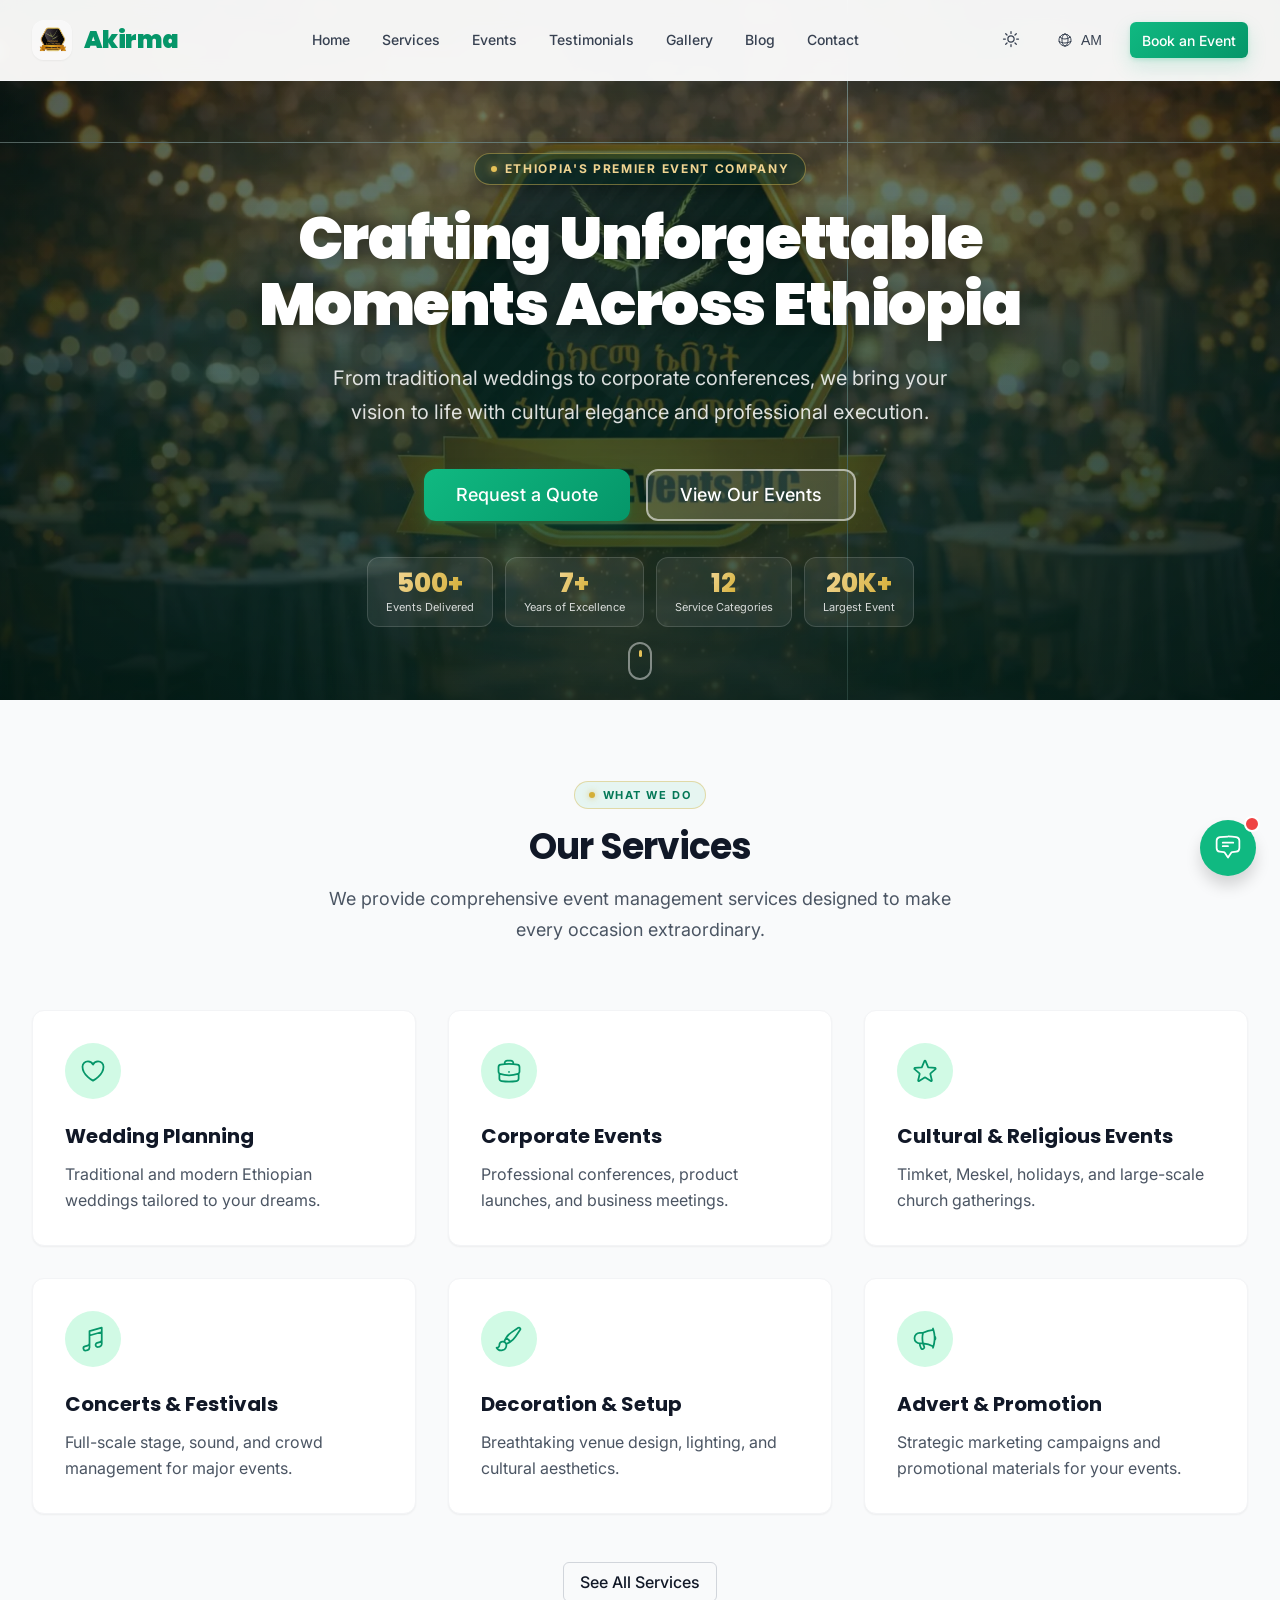
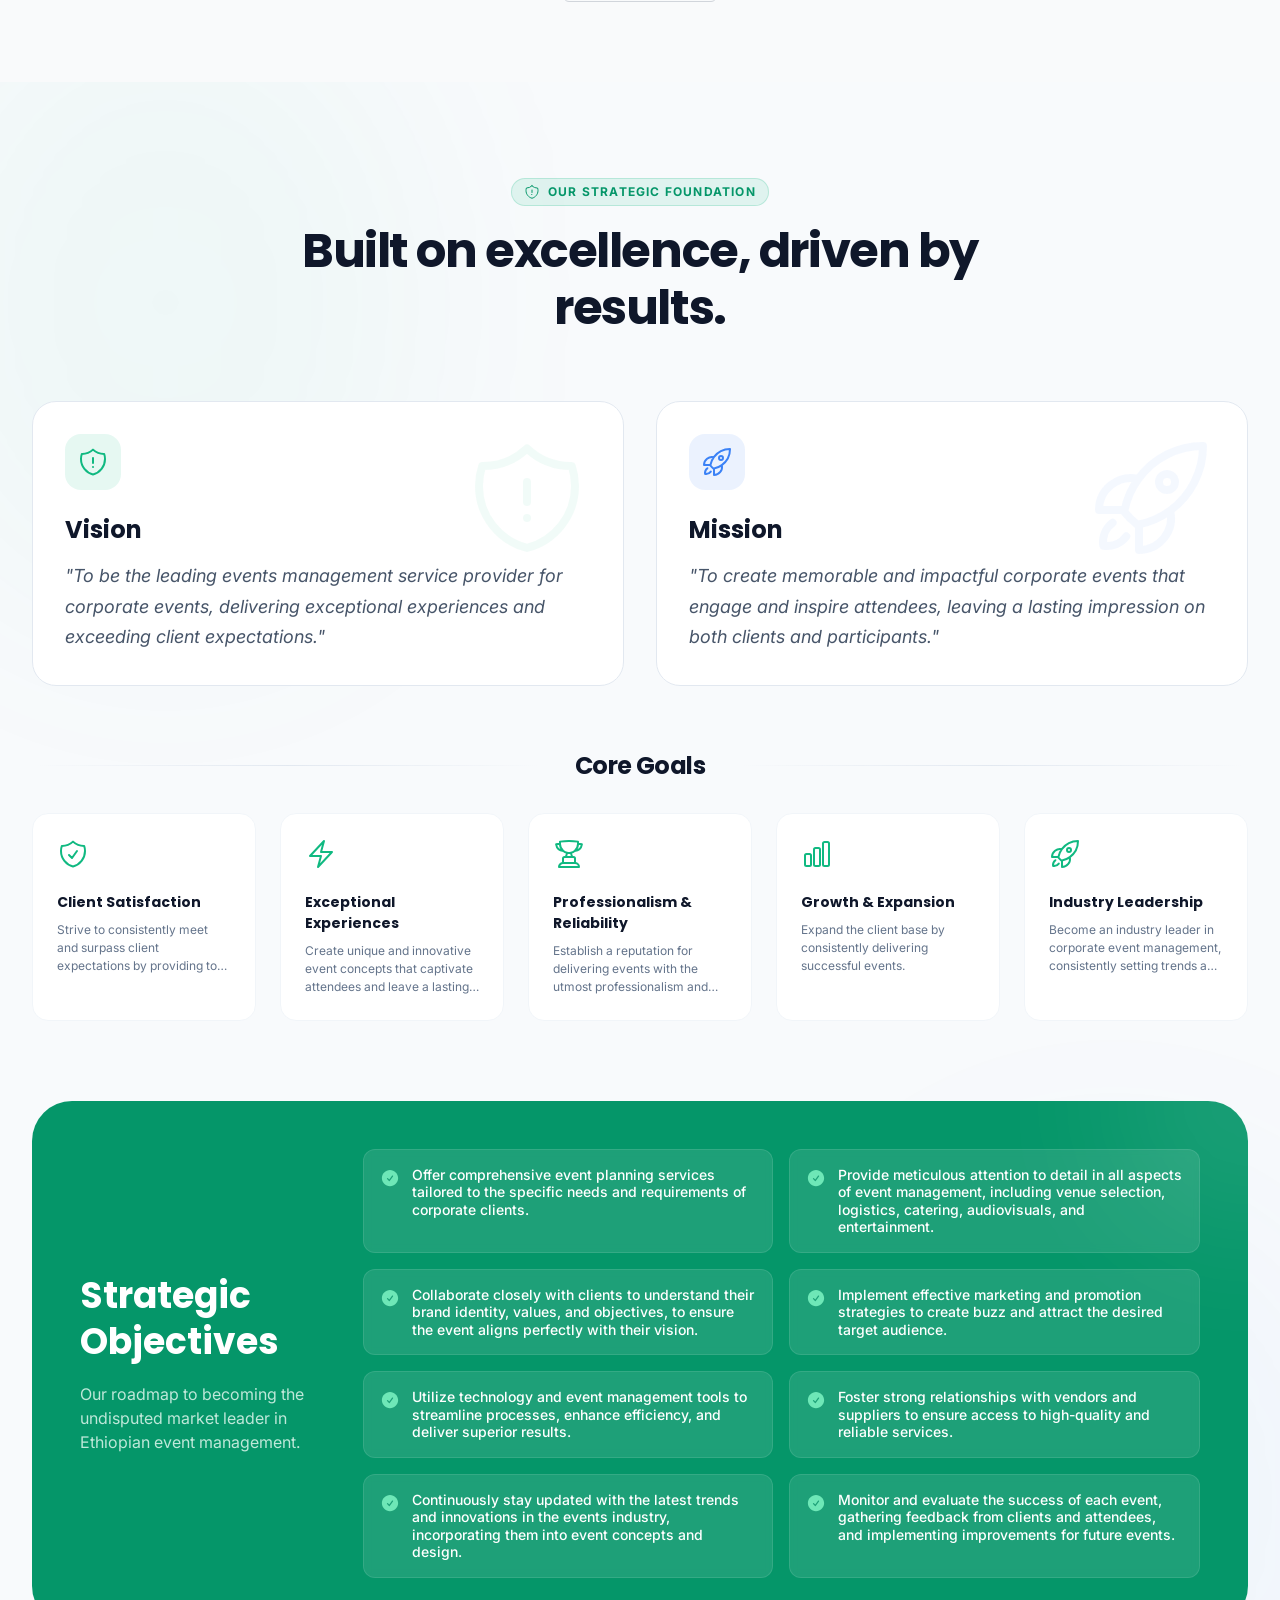
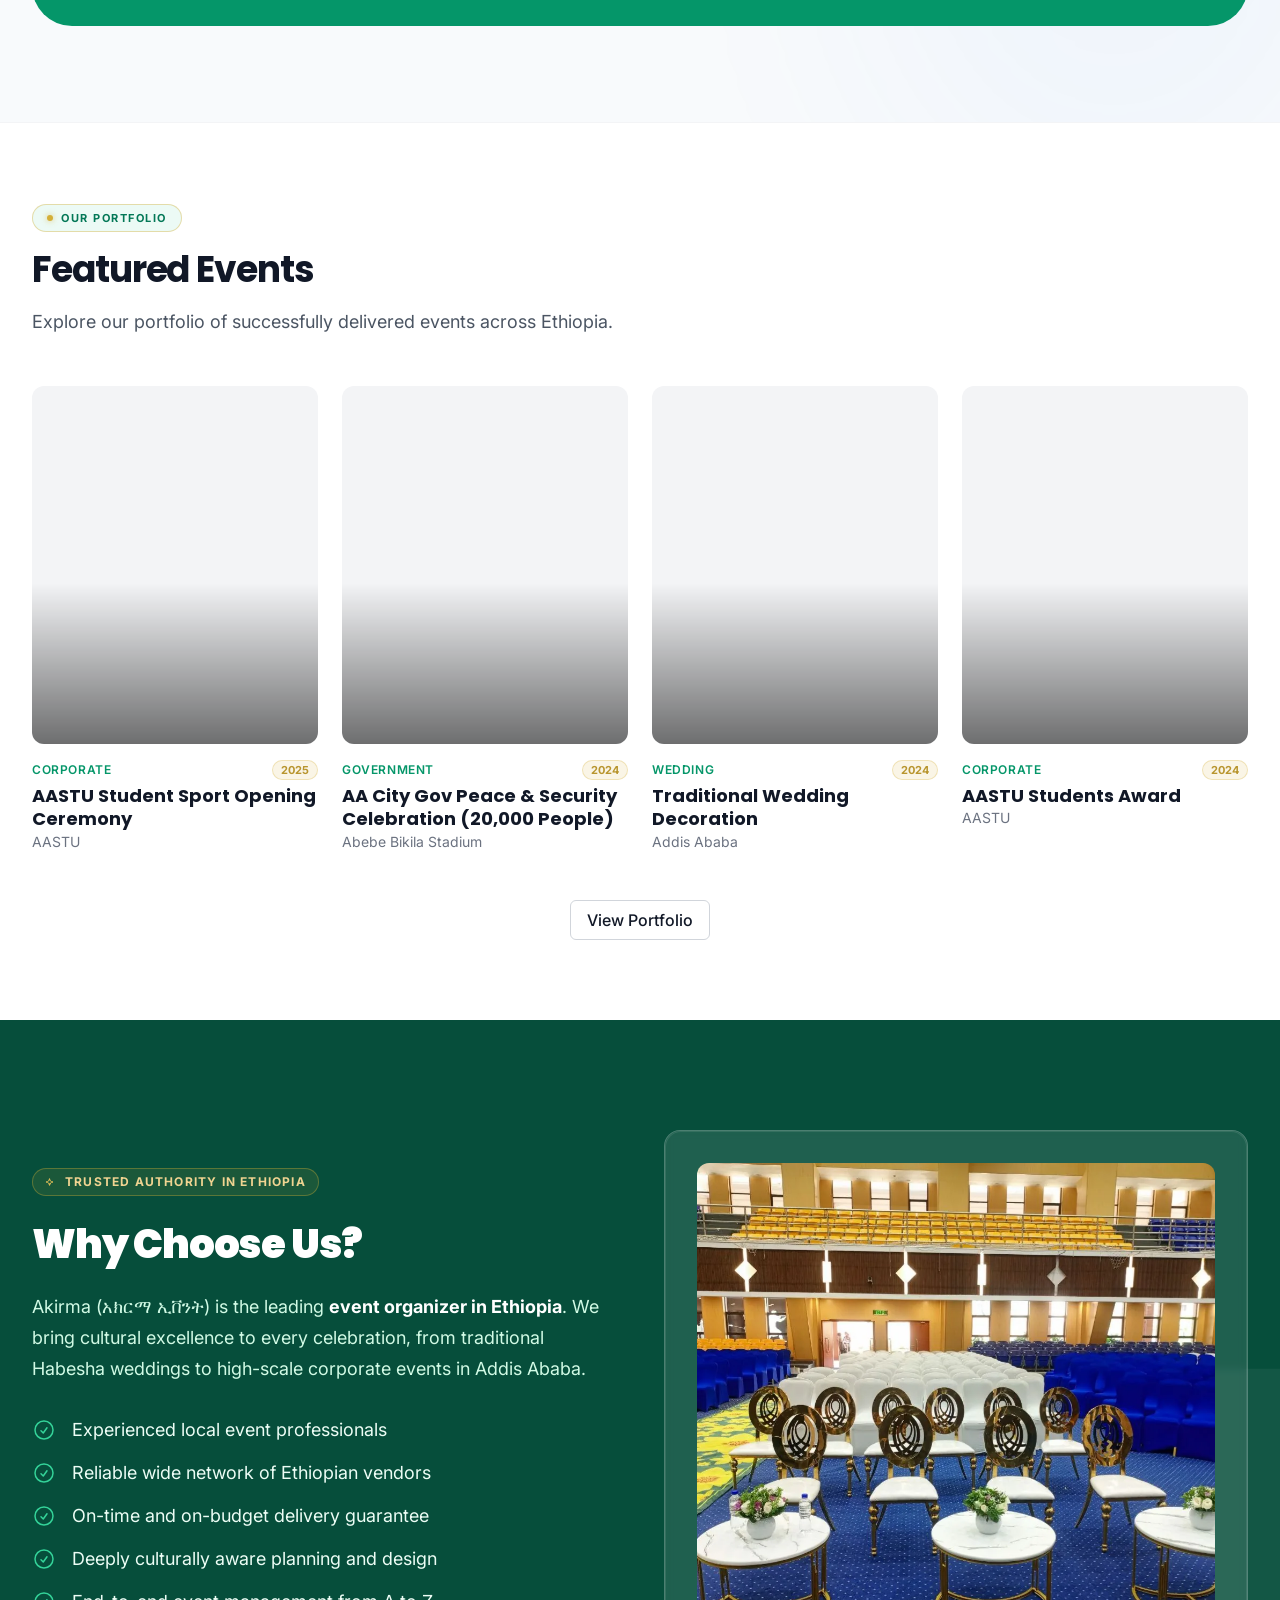
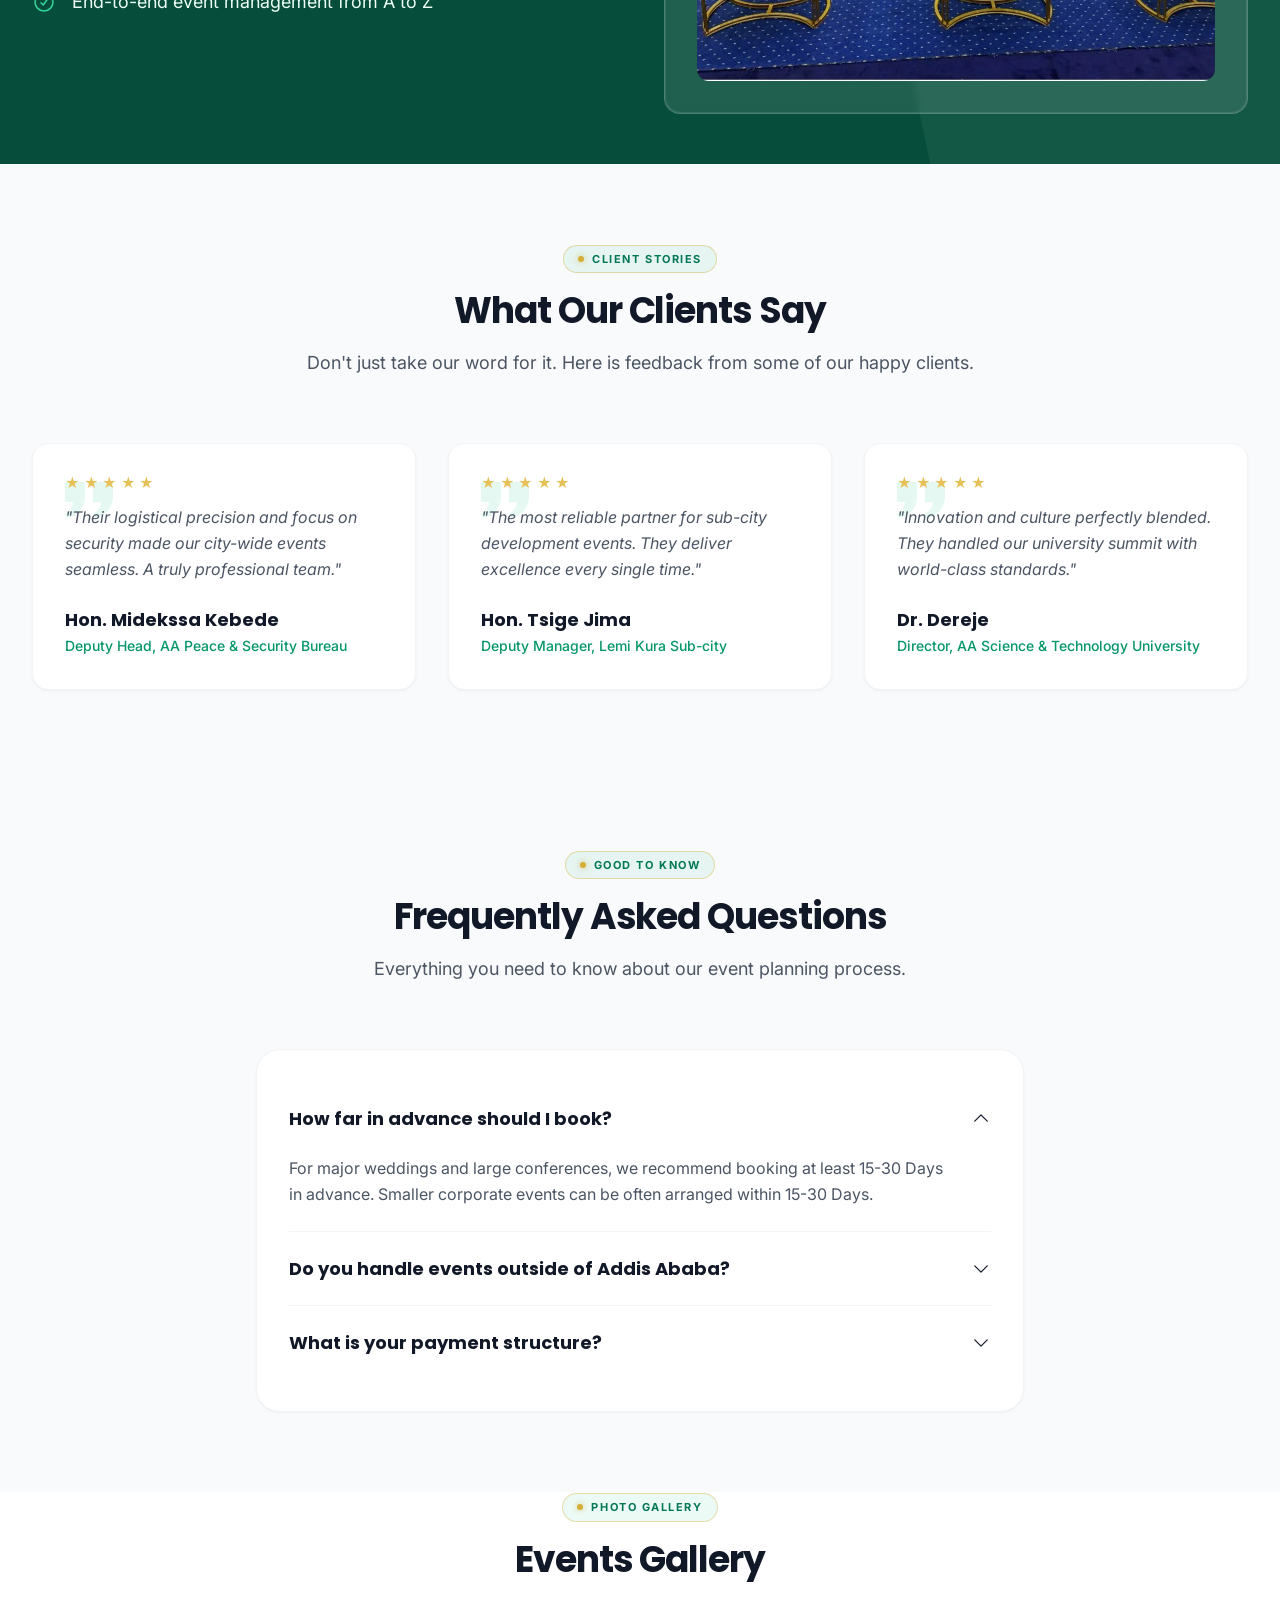
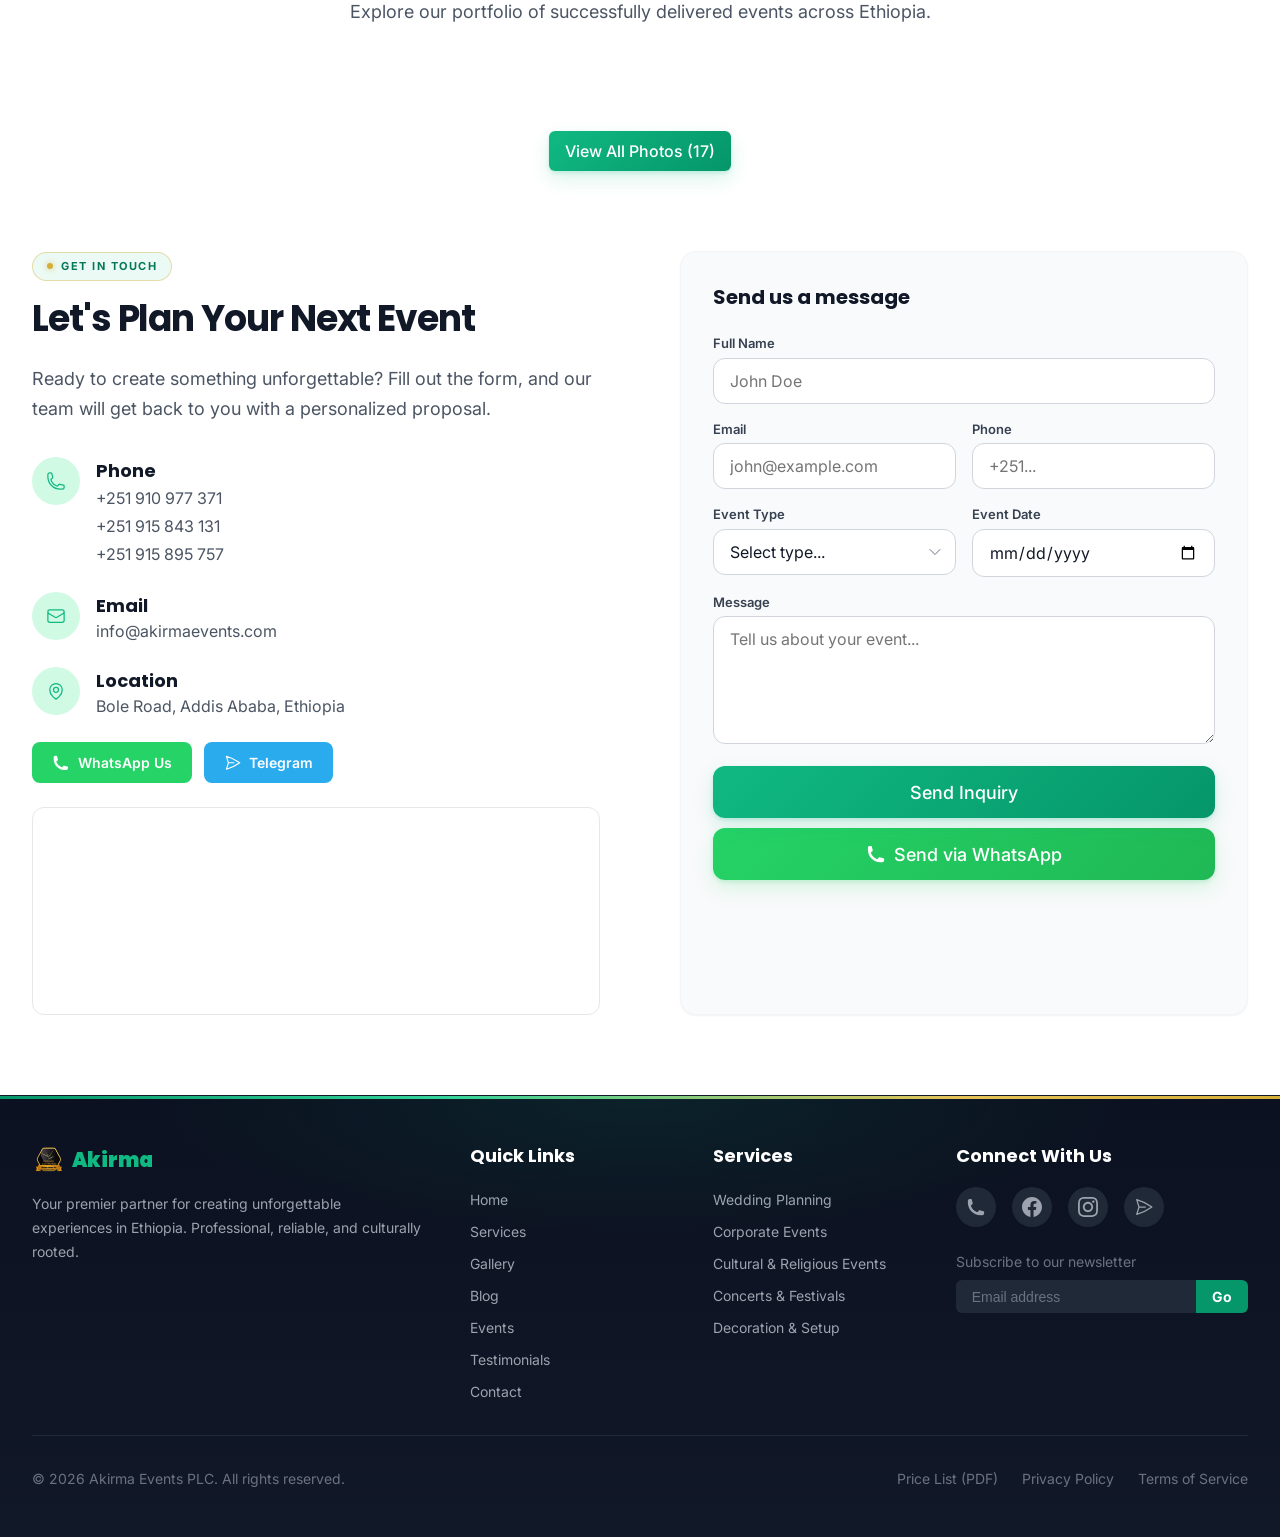
==== commit 8c0b750f: "Perf: cut page weight 60%+ and enable asset caching; Admin: forgot-PIN via email PERFORMANCE - Image" ====
--- a/index.html
+++ b/index.html
@@ -13,13 +13,13 @@
   <meta property="og:title" content="Akirma Events PLC | #1 Event Organizer in Ethiopia" />
   <meta property="og:description" content="Ethiopia's leading event organizer. Weddings, corporate conferences, government events, and cultural celebrations executed with excellence." />
   <meta property="og:url" content="https://akirmaevents.com/" />
-  <meta property="og:image" content="https://akirmaevents.com/images/hero-bg.png" />
+  <meta property="og:image" content="https://akirmaevents.com/images/hero-bg.jpg" />
   <meta property="og:locale" content="en_ET" />
   <!-- Twitter Card -->
   <meta name="twitter:card" content="summary_large_image" />
   <meta name="twitter:title" content="Akirma Events PLC | #1 Event Organizer in Ethiopia" />
   <meta name="twitter:description" content="Ethiopia's leading event organizer for weddings, corporate events, and cultural celebrations." />
-  <meta name="twitter:image" content="https://akirmaevents.com/images/hero-bg.png" />
+  <meta name="twitter:image" content="https://akirmaevents.com/images/hero-bg.jpg" />
   <!-- Canonical -->
   <link rel="canonical" href="https://akirmaevents.com/" />
   <!-- Structured Data -->
@@ -32,7 +32,7 @@
   "alternateName": "አክርማ ኢቨንት",
   "description": "Ethiopia's leading event planning and management company based on Bole Road, Addis Ababa. Full-service weddings, corporate conferences, government ceremonies, cultural and religious celebrations, concerts, decoration, sound & light, stage & tent rental, catering and furniture supply.",
   "url": "https://akirmaevents.com/",
-  "image": "https://akirmaevents.com/images/hero-bg.png",
+  "image": "https://akirmaevents.com/images/hero-bg.jpg",
   "logo": "https://akirmaevents.com/icons/android-chrome-512x512.png",
   "telephone": [
     "+251910977371",
@@ -273,16 +273,18 @@
   <link rel="apple-touch-icon" sizes="180x180" href="/icons/apple-touch-icon.png" />
   <link rel="manifest" href="/site.webmanifest" />
   <meta name="theme-color" content="#059669" />
+  <!-- Largest Contentful Paint element — fetch the hero image before CSS -->
+  <link rel="preload" as="image" href="images/hero-bg.webp" fetchpriority="high" />
+  <!-- Google Fonts as a parallel stylesheet (was a render-serial @import inside CSS) -->
+  <link rel="stylesheet" href="https://fonts.googleapis.com/css2?family=Inter:wght@300;400;500;600;700&family=Poppins:wght@400;500;600;700;800;900&family=Noto+Sans+Ethiopic:wght@400;500;600;700&display=swap" />
 <link rel="stylesheet" href="css/styles.css" />
-  <!-- EmailJS SDK -->
-  <script src="https://cdn.jsdelivr.net/npm/@emailjs/browser@4/dist/email.min.js"></script>
+  <!-- EmailJS SDK (deferred — only needed when a form is submitted) -->
+  <script src="https://cdn.jsdelivr.net/npm/@emailjs/browser@4/dist/email.min.js" defer></script>
   <!-- Site configuration (EmailJS keys, WhatsApp number, email) -->
-  <script src="js/config.js"></script>
+  <script src="js/config.js" defer></script>
   <!-- Admin dashboard data layer (safe no-op unless Firebase configured) -->
   <script src="js/store.js" defer></script>
   <!-- Preconnect fonts -->
-  <link rel="preconnect" href="https://fonts.googleapis.com" />
-  <link rel="preconnect" href="https://fonts.gstatic.com" crossorigin />
   <style>
     /* Spinner for loading btn */
     .spin { animation: spin 1s linear infinite; display:inline-block; }
@@ -304,7 +306,7 @@
 ══════════════════════════════════════════════════════ -->
 <section class="hero" id="main-content" style="padding-top:5rem;">
   <div class="hero-bg-img">
-    <img src="images/hero-bg.png" alt="Akirma Events: Leading event organizer in Ethiopia specializing in Habesha weddings and corporate conferences" />
+    <img src="images/hero-bg.webp" alt="Akirma Events: Leading event organizer in Ethiopia specializing in Habesha weddings and corporate conferences" fetchpriority="high" decoding="async" />
   </div>
   <div class="hero-bg-overlay"></div>
   <div class="container">
@@ -481,7 +483,7 @@
 
         <div class="event-card">
           <div class="event-card-img">
-            <img src="images/events/Aastu%20student%20sport%20opening%20ceremony.jpg" alt="AASTU Student Sport Opening Ceremony — AASTU, 2025" loading="lazy">
+            <img src="images/events/Aastu%20student%20sport%20opening%20ceremony.webp" alt="AASTU Student Sport Opening Ceremony — AASTU, 2025" loading="lazy">
           </div>
           <div class="event-meta">
             <span class="event-cat">Corporate</span>
@@ -492,7 +494,7 @@
         </div>
         <div class="event-card">
           <div class="event-card-img">
-            <img src="images/events/Addis%20ababa%20city%20government%20peace%20and%20security%2020,000%20celebrating%20ceremony%20to%20abebe%20bikila%20stadium.jpg" alt="AA City Gov Peace &amp; Security Celebration (20,000 People) — Abebe Bikila Stadium, 2024" loading="lazy">
+            <img src="images/events/Addis%20ababa%20city%20government%20peace%20and%20security%2020,000%20celebrating%20ceremony%20to%20abebe%20bikila%20stadium.webp" alt="AA City Gov Peace &amp; Security Celebration (20,000 People) — Abebe Bikila Stadium, 2024" loading="lazy">
           </div>
           <div class="event-meta">
             <span class="event-cat">Government</span>
@@ -503,7 +505,7 @@
         </div>
         <div class="event-card">
           <div class="event-card-img">
-            <img src="images/events/Traditional%20wedding%20decoration.jpg" alt="Traditional Wedding Decoration — Addis Ababa, 2024" loading="lazy">
+            <img src="images/events/Traditional%20wedding%20decoration.webp" alt="Traditional Wedding Decoration — Addis Ababa, 2024" loading="lazy">
           </div>
           <div class="event-meta">
             <span class="event-cat">Wedding</span>
@@ -514,7 +516,7 @@
         </div>
         <div class="event-card">
           <div class="event-card-img">
-            <img src="images/events/Aastu%20students%20award.jpg" alt="AASTU Students Award — AASTU, 2024" loading="lazy">
+            <img src="images/events/Aastu%20students%20award.webp" alt="AASTU Students Award — AASTU, 2024" loading="lazy">
           </div>
           <div class="event-meta">
             <span class="event-cat">Corporate</span>
@@ -568,7 +570,7 @@
       <!-- Right: Image (desktop only) -->
       <div class="why-img-col">
         <div class="why-img-box">
-          <img src="images/why-us.jpg" alt="Akirma Events professional planning team in Addis Ababa providing catering and decoration services" onerror="this.src='images/why-us.png'" />
+          <img src="images/why-us.webp" alt="Akirma Events professional planning team in Addis Ababa providing catering and decoration services" loading="lazy" decoding="async" />
           <div class="why-img-box-ring"></div>
         </div>
 
@@ -840,10 +842,10 @@
   </div>
 </div>
 
-<script src="js/data.js"></script>
-<script src="js/site-overrides.js"></script>
-<script src="js/content.js"></script>
-<script src="js/shared.js"></script>
+<script src="js/data.js" defer></script>
+<script src="js/site-overrides.js" defer></script>
+<script src="js/content.js" defer></script>
+<script src="js/shared.js" defer></script>
 <script src="js/app.js" defer></script>
 <!-- Interactive 3D hero (Three.js via CDN + progressive-enhancement init) -->
 <script src="https://cdn.jsdelivr.net/npm/three@0.128.0/build/three.min.js" defer></script>
--- a/css/styles.css
+++ b/css/styles.css
@@ -3,7 +3,6 @@
    Exact replica of Next.js/Tailwind app globals + components
    ===================================================== */
 
-@import url('https://fonts.googleapis.com/css2?family=Inter:wght@300;400;500;600;700&family=Poppins:wght@400;500;600;700;800;900&family=Noto+Sans+Ethiopic:wght@400;500;600;700&display=swap');
 
 /* ── CSS VARIABLES (mirrors globals.css) ── */
 :root {
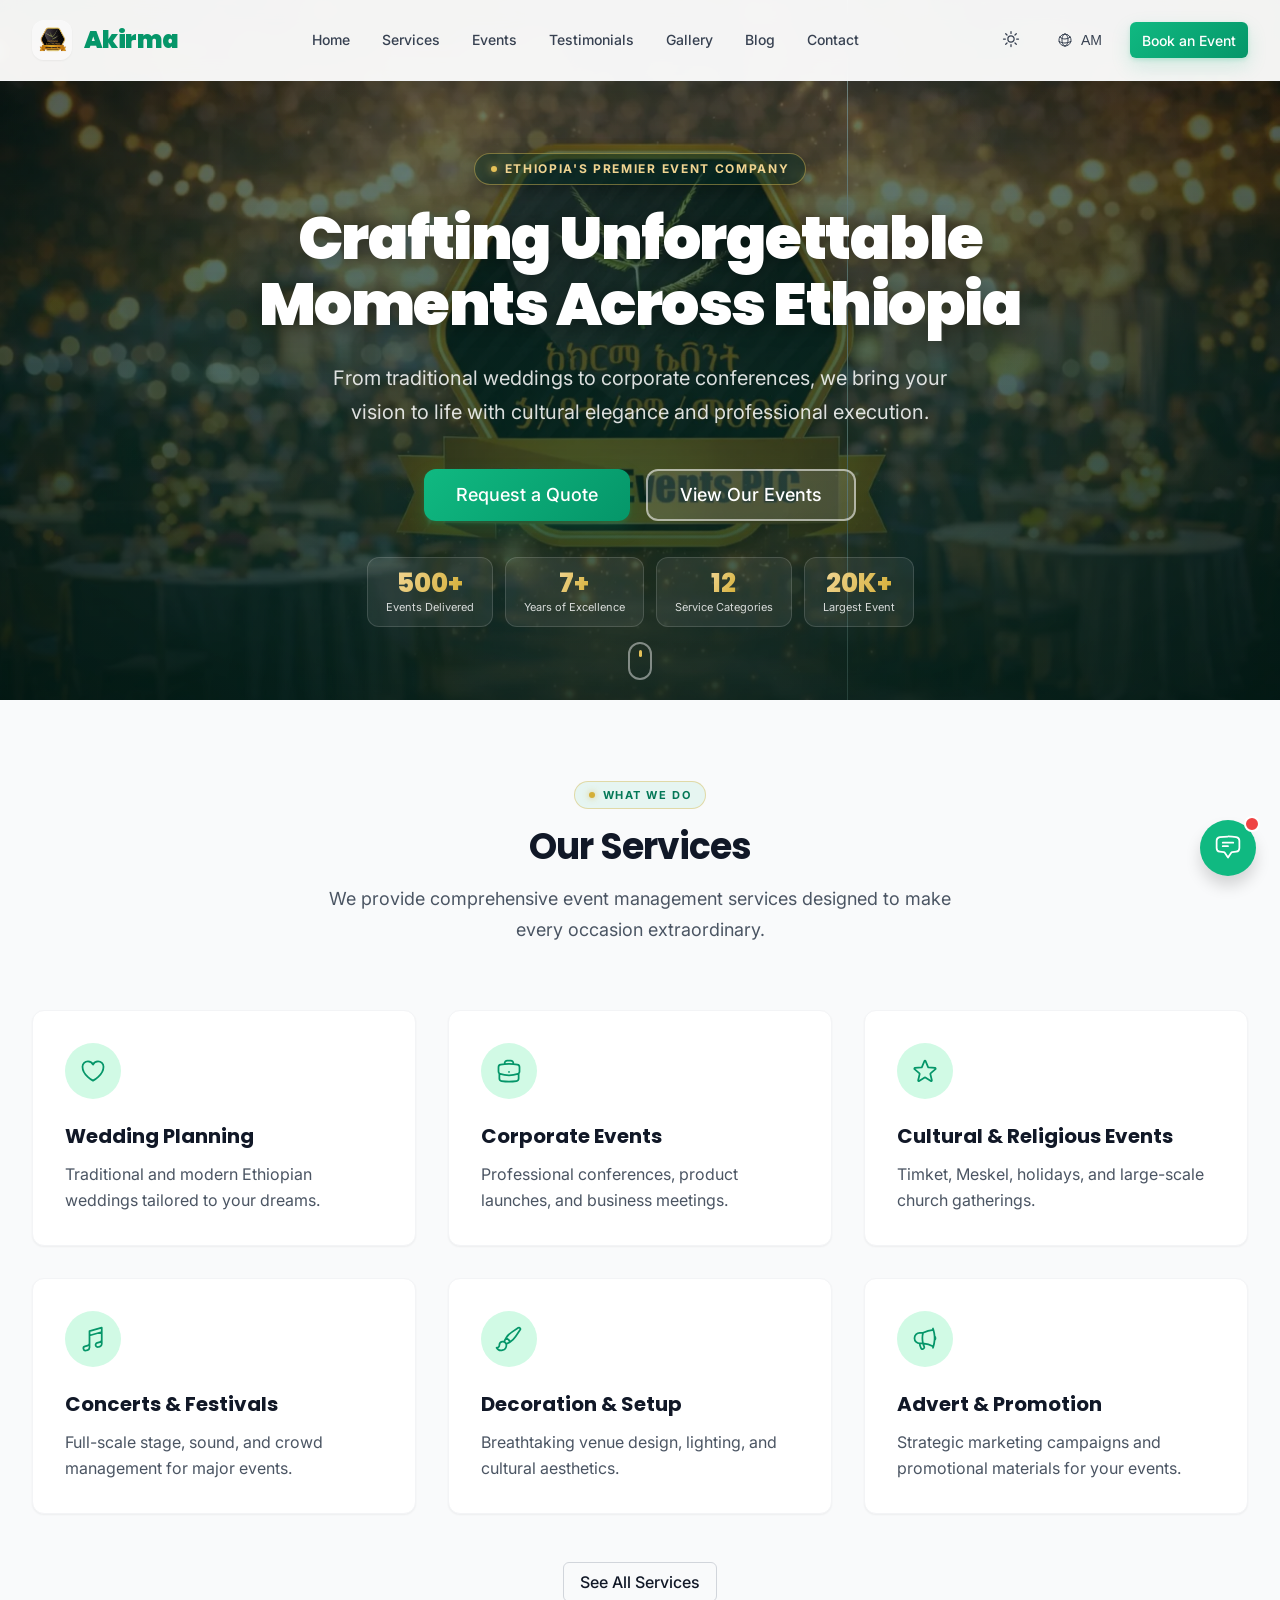
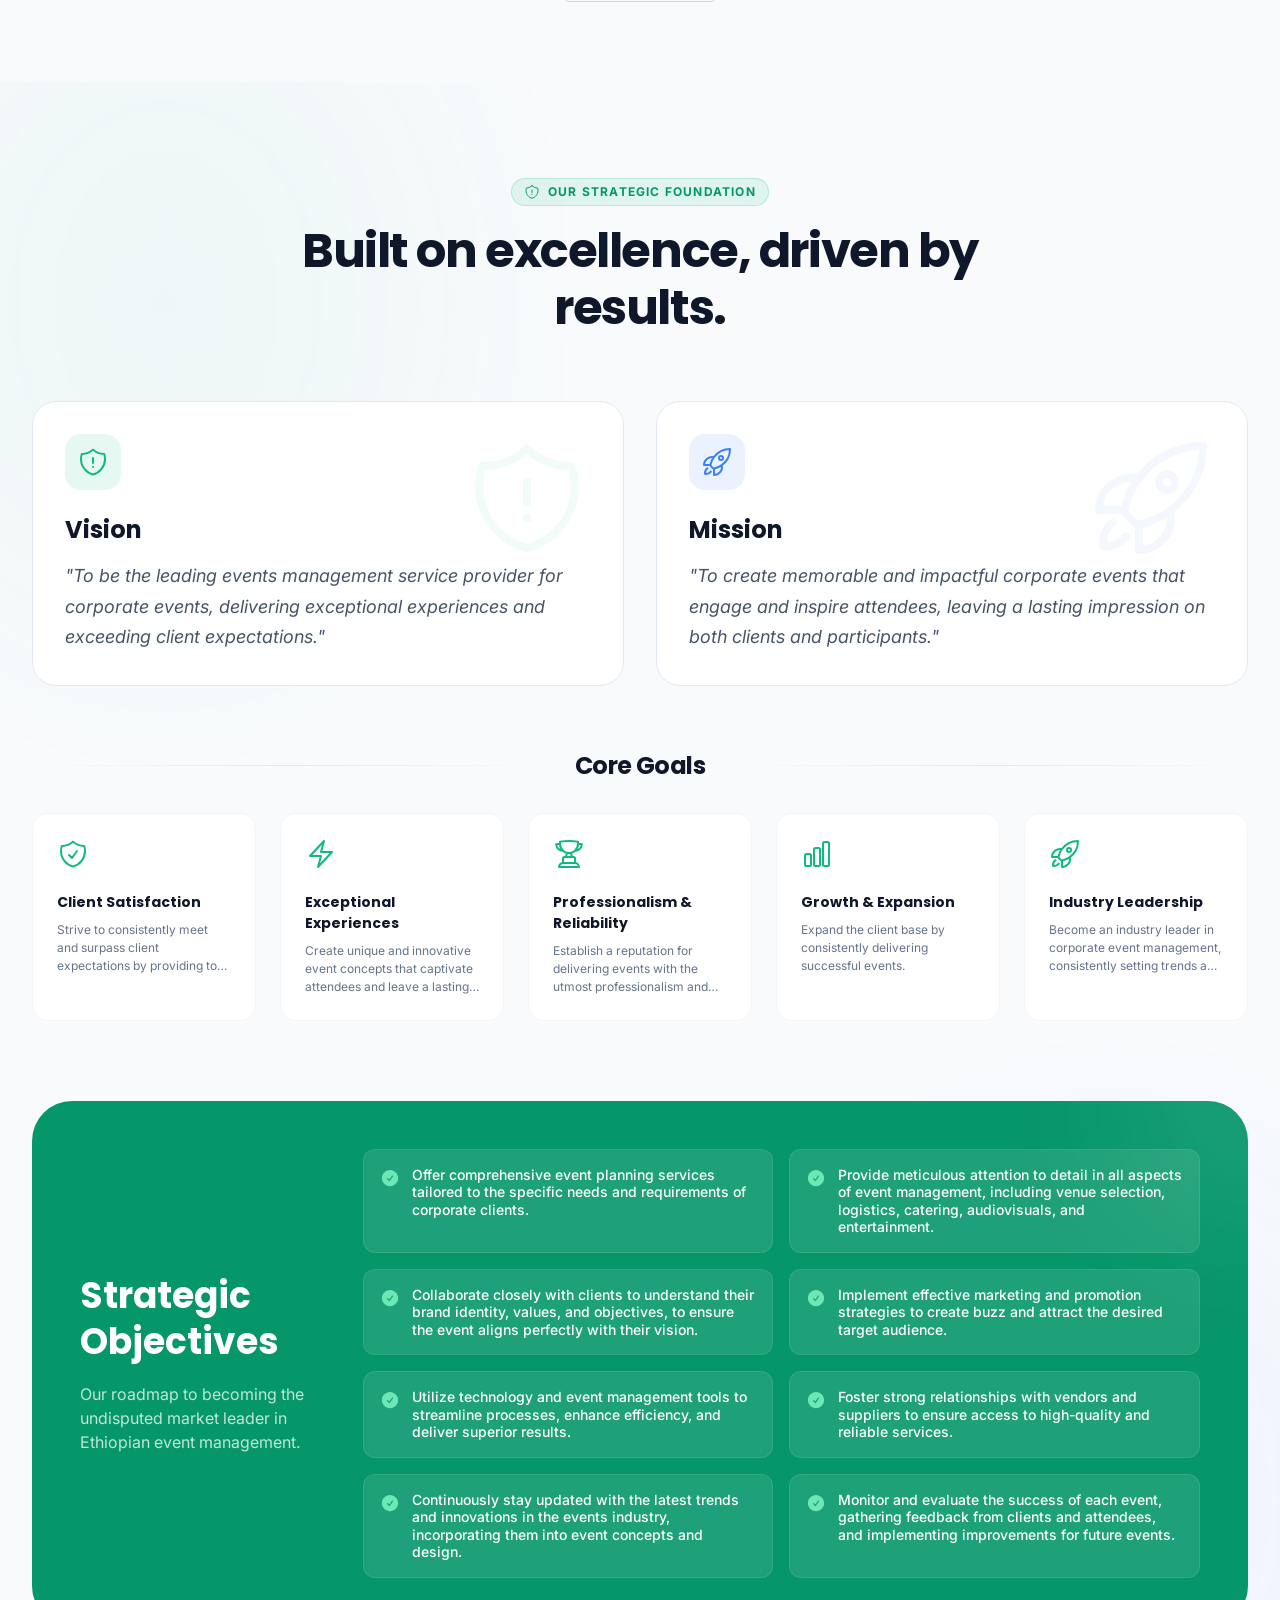
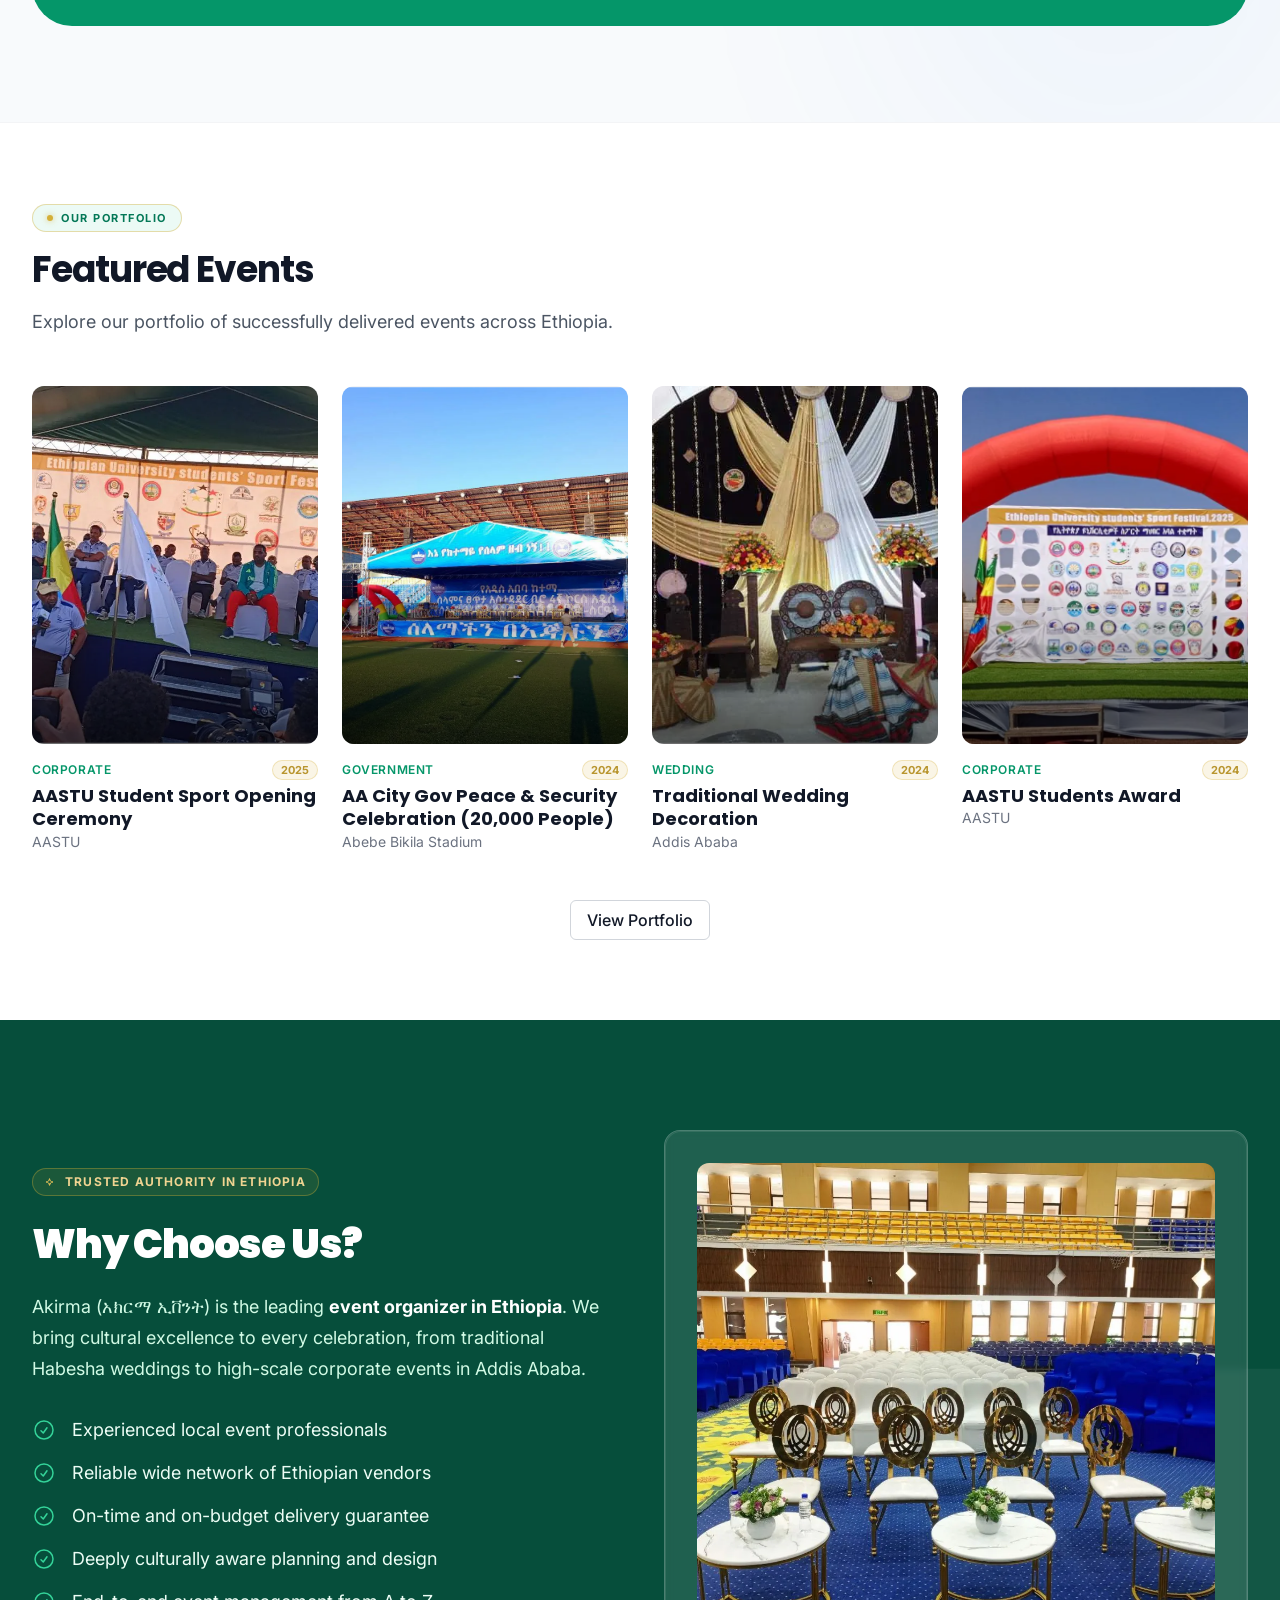
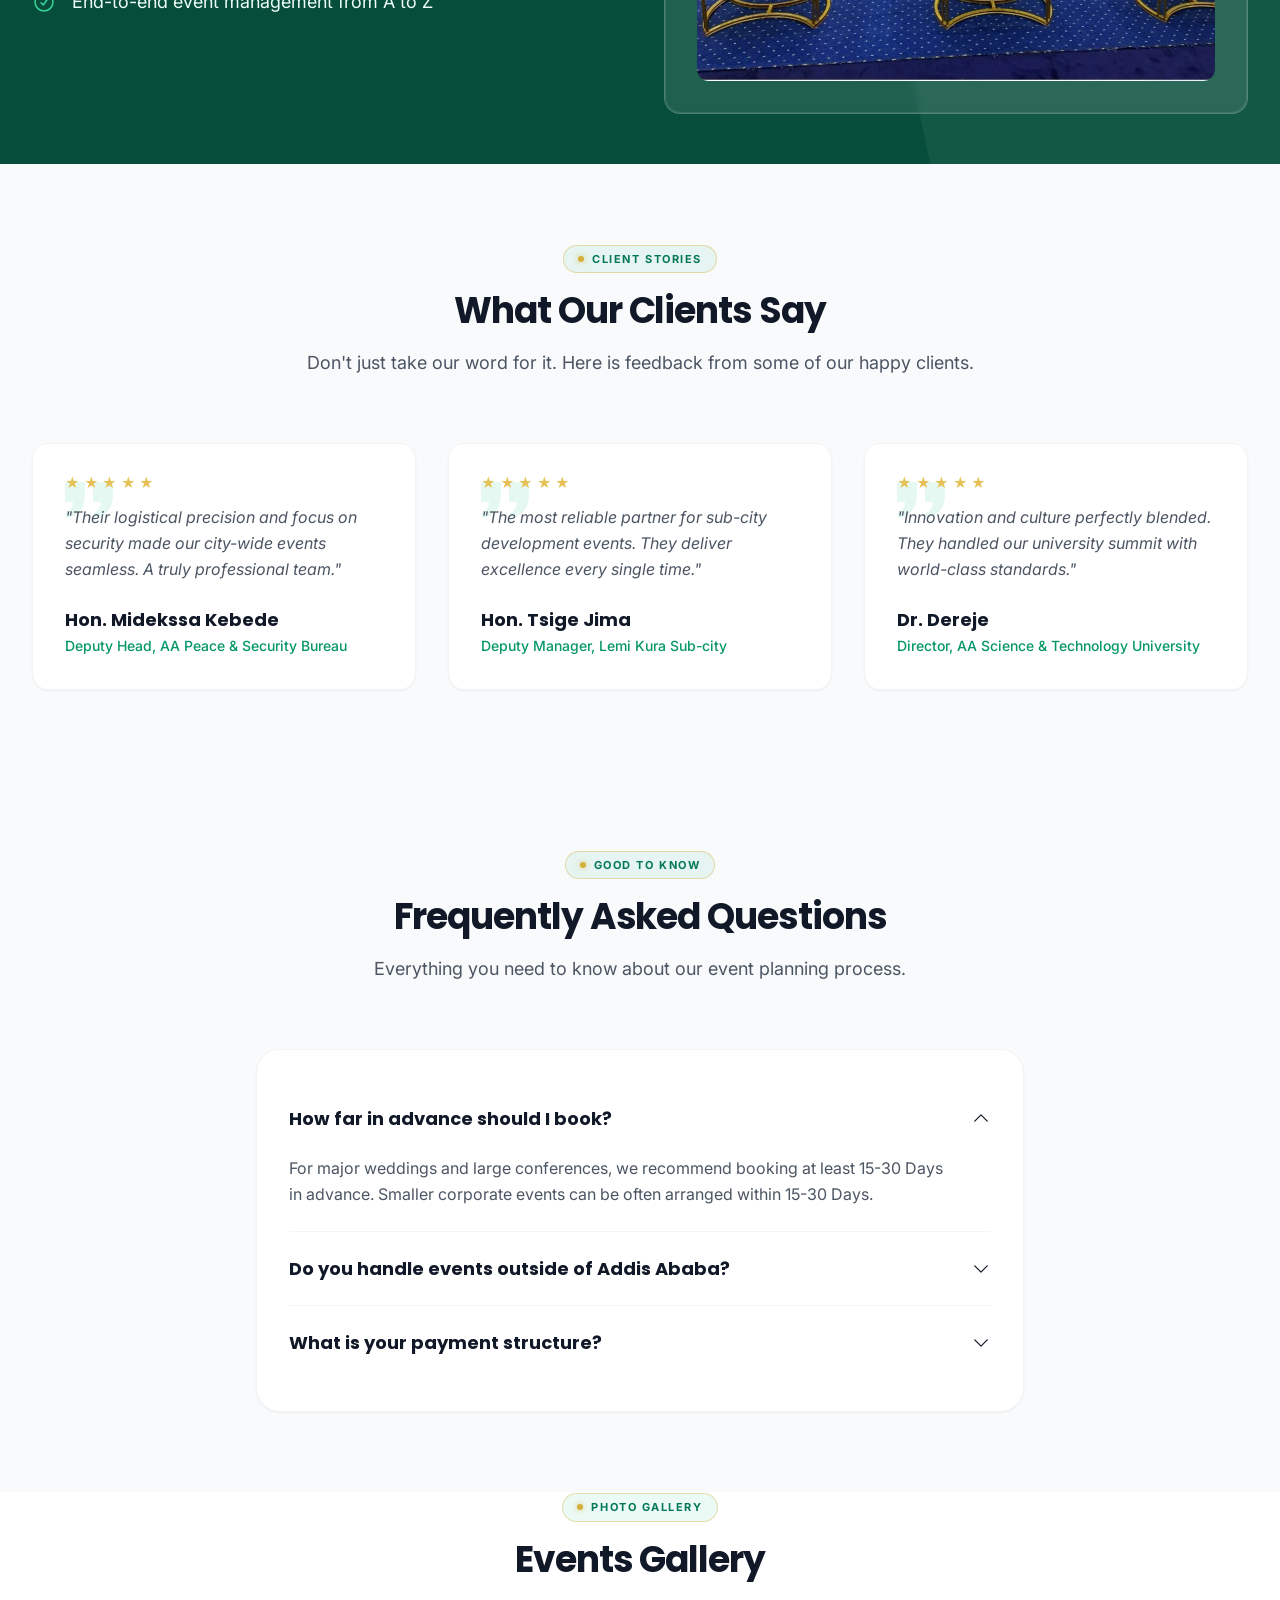
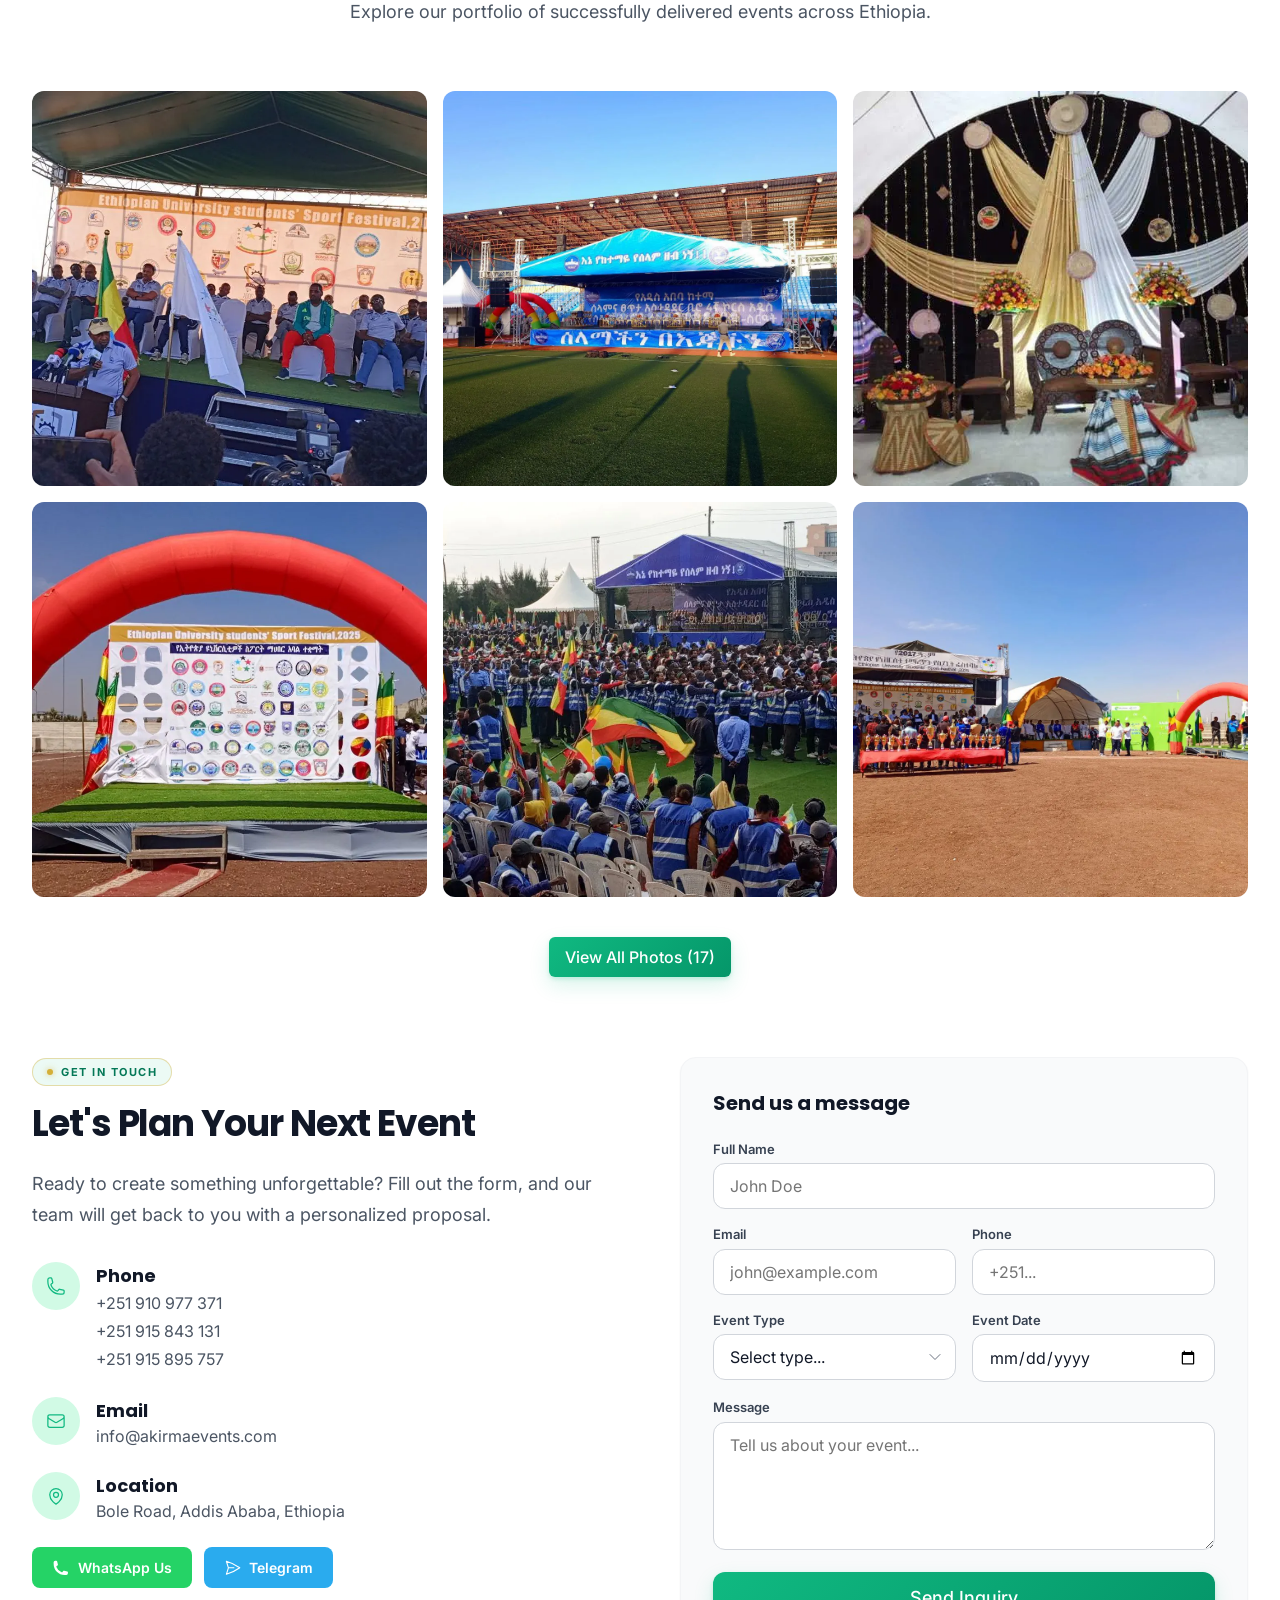
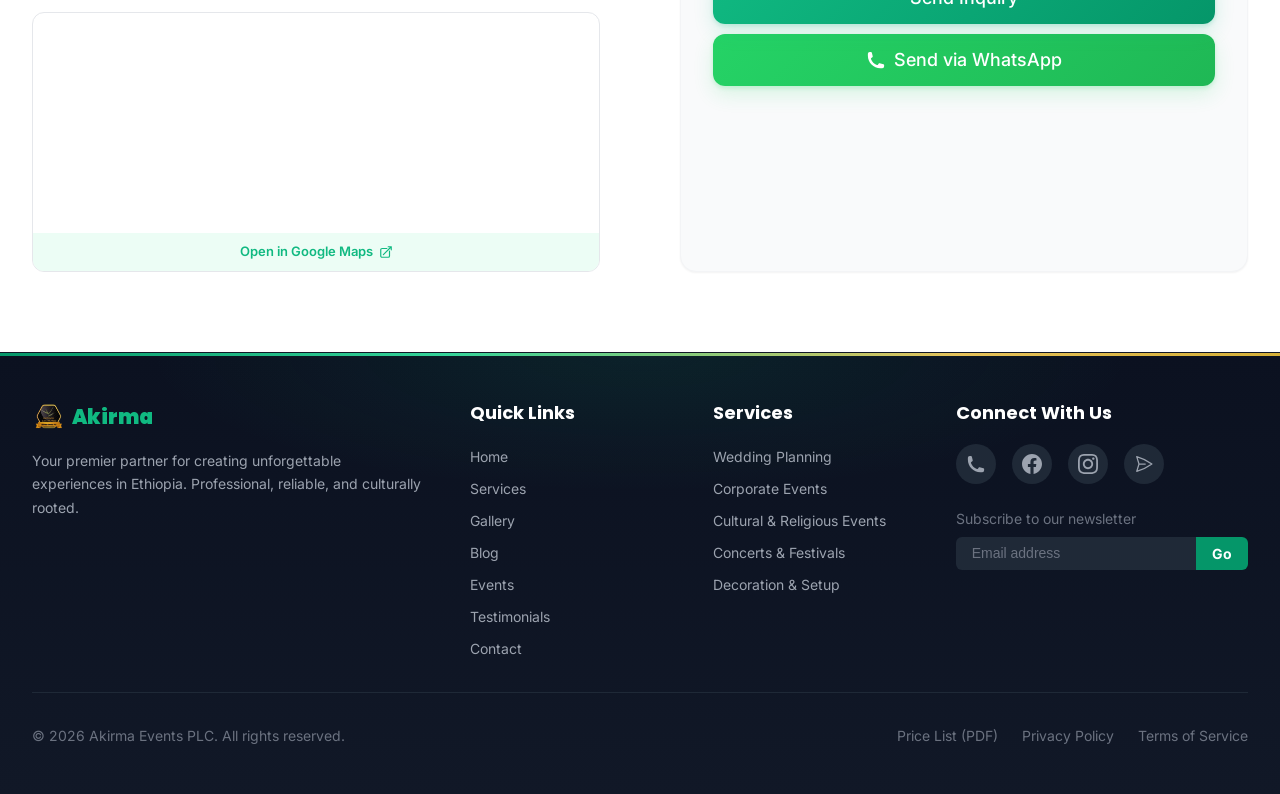
==== commit 1a156f62: "Fix all broken event images (.jpg refs -> actual .webp files) + real map location - data.js/about/se" ====
--- a/index.html
+++ b/index.html
@@ -52,6 +52,12 @@
     "addressLocality": "Addis Ababa",
     "addressCountry": "ET"
   },
+  "geo": {
+    "@type": "GeoCoordinates",
+    "latitude": 9.020284,
+    "longitude": 38.869465
+  },
+  "hasMap": "https://maps.app.goo.gl/BcCbqGoLpcCEfZpz7",
   "areaServed": [
     {
       "@type": "City",
@@ -729,13 +735,17 @@
           </a>
         </div>
 
-        <!-- Google Maps embed -->
+        <!-- Google Maps embed (Akirma Events HQ: 9.020284, 38.869465) -->
         <div class="contact-map">
           <iframe
-            src="https://www.google.com/maps/embed?pb=!1m18!1m12!1m3!1d3940.5674!2d38.7967!3d8.9971!2m3!1f0!2f0!3f0!3m2!1i1024!2i768!4f13.1!3m3!1m2!1s0x164b85cef5ab402d%3A0x8467b6b037a24d49!2sBole%20Road%2C%20Addis%20Ababa%2C%20Ethiopia!5e0!3m2!1sen!2s!4v1700000000000!5m2!1sen!2s"
-            width="100%" height="200" style="border:0;border-radius:0.75rem;" allowfullscreen
-            loading="lazy" referrerpolicy="no-referrer-when-downgrade" title="Akirma Events location">
+            src="https://www.google.com/maps?q=9.020284,38.869465&z=16&hl=en&output=embed"
+            width="100%" height="220" style="border:0;display:block;" allowfullscreen
+            loading="lazy" referrerpolicy="no-referrer-when-downgrade" title="Akirma Events location map">
           </iframe>
+          <a class="contact-map-link" id="contact-map-link" href="https://maps.app.goo.gl/BcCbqGoLpcCEfZpz7" target="_blank" rel="noopener">
+            Open in Google Maps
+            <svg xmlns="http://www.w3.org/2000/svg" fill="none" viewBox="0 0 24 24" stroke-width="2" stroke="currentColor" style="width:0.875rem;height:0.875rem"><path stroke-linecap="round" stroke-linejoin="round" d="M13.5 6H5.25A2.25 2.25 0 0 0 3 8.25v10.5A2.25 2.25 0 0 0 5.25 21h10.5A2.25 2.25 0 0 0 18 18.75V10.5m-10.5 6L21 3m0 0h-5.25M21 3v5.25" /></svg>
+          </a>
         </div>
       </div>
 
--- a/css/styles.css
+++ b/css/styles.css
@@ -1934,6 +1934,27 @@
   margin-top: 0.5rem;
 }
 body.dark .contact-map { border-color: var(--gray-700); }
+
+/* "Open in Google Maps" link under the map embed */
+.contact-map-link {
+  display: flex;
+  align-items: center;
+  justify-content: center;
+  gap: 0.375rem;
+  padding: 0.55rem 0.75rem;
+  font-size: 0.8125rem;
+  font-weight: 600;
+  color: var(--primary-500);
+  background: var(--primary-50);
+  text-decoration: none;
+  transition: background-color 0.2s ease;
+}
+.contact-map-link:hover { background: var(--primary-100); }
+body.dark .contact-map-link {
+  background: rgba(16, 185, 129, 0.08);
+  color: var(--primary-500);
+}
+body.dark .contact-map-link:hover { background: rgba(16, 185, 129, 0.15); }
 
 /* ══════════════════════════════════════════════════════════
    CONTACT FORM — WhatsApp secondary button & submit row
